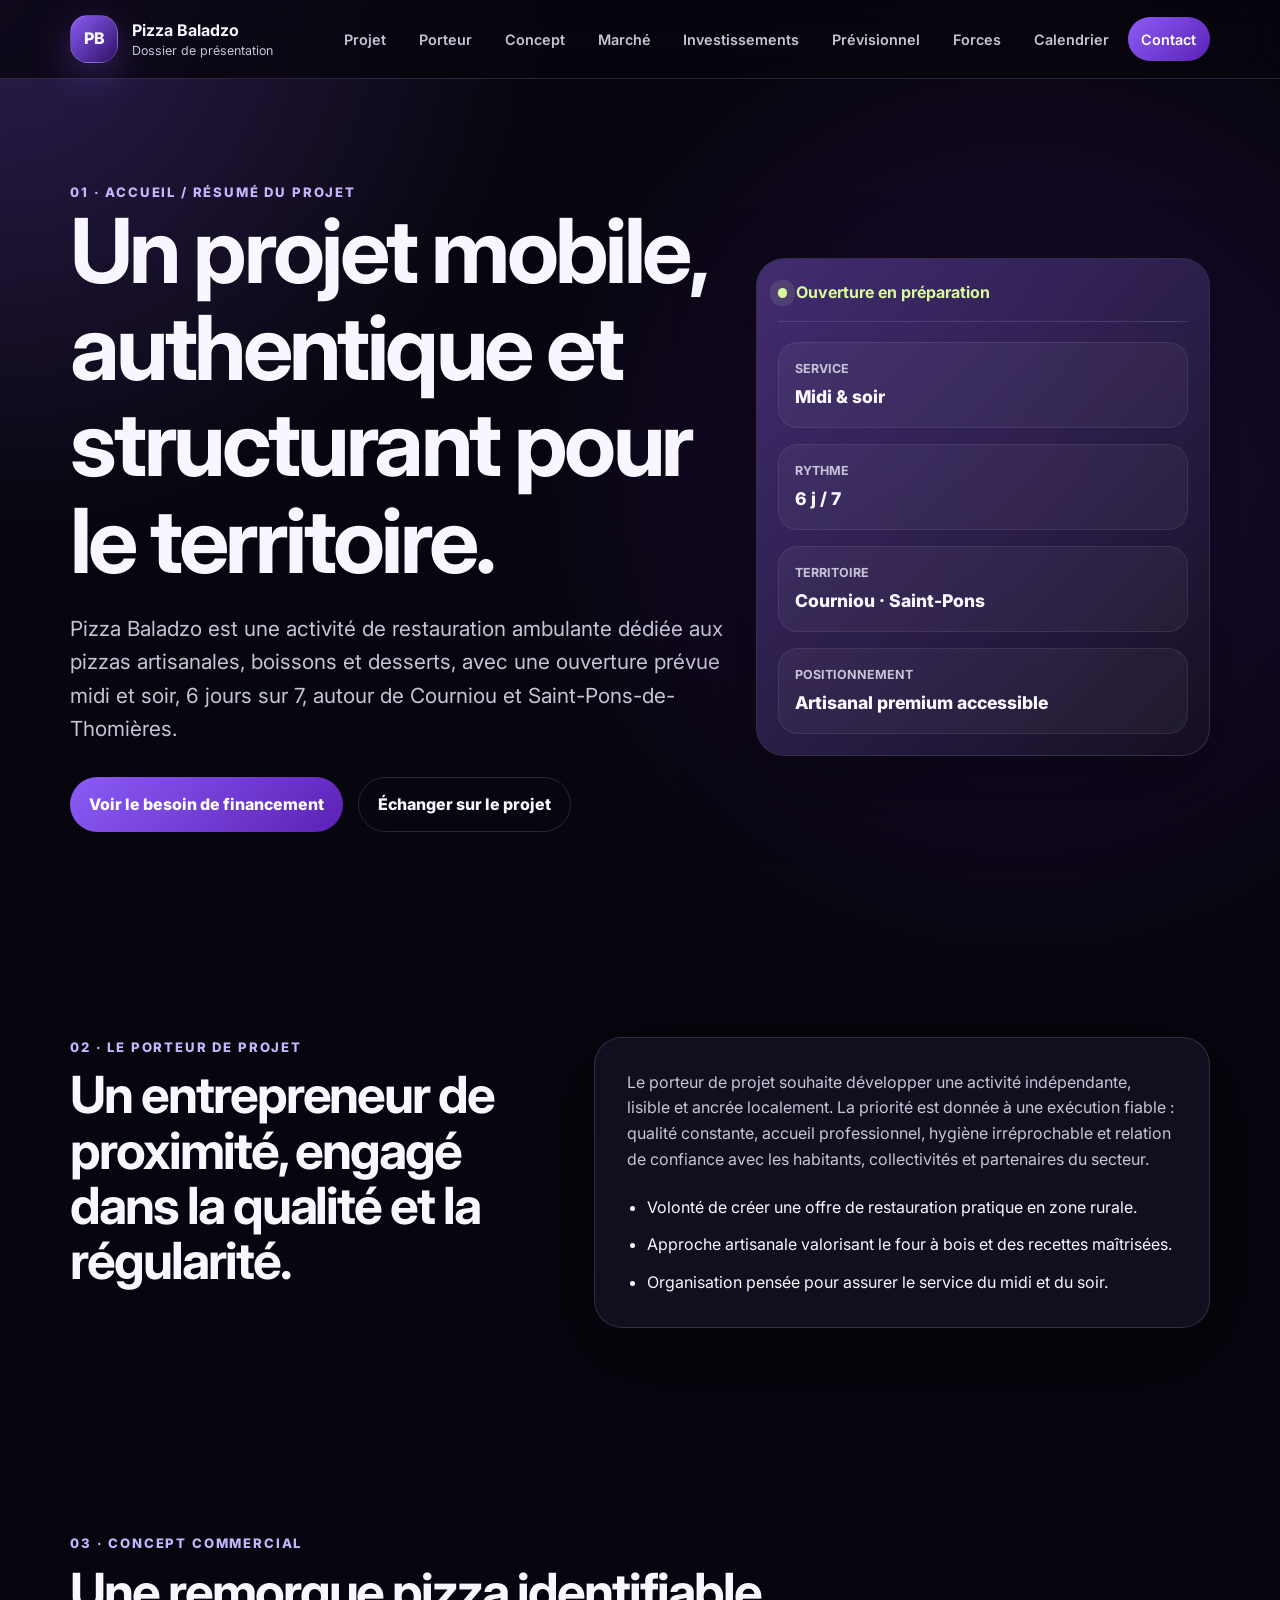
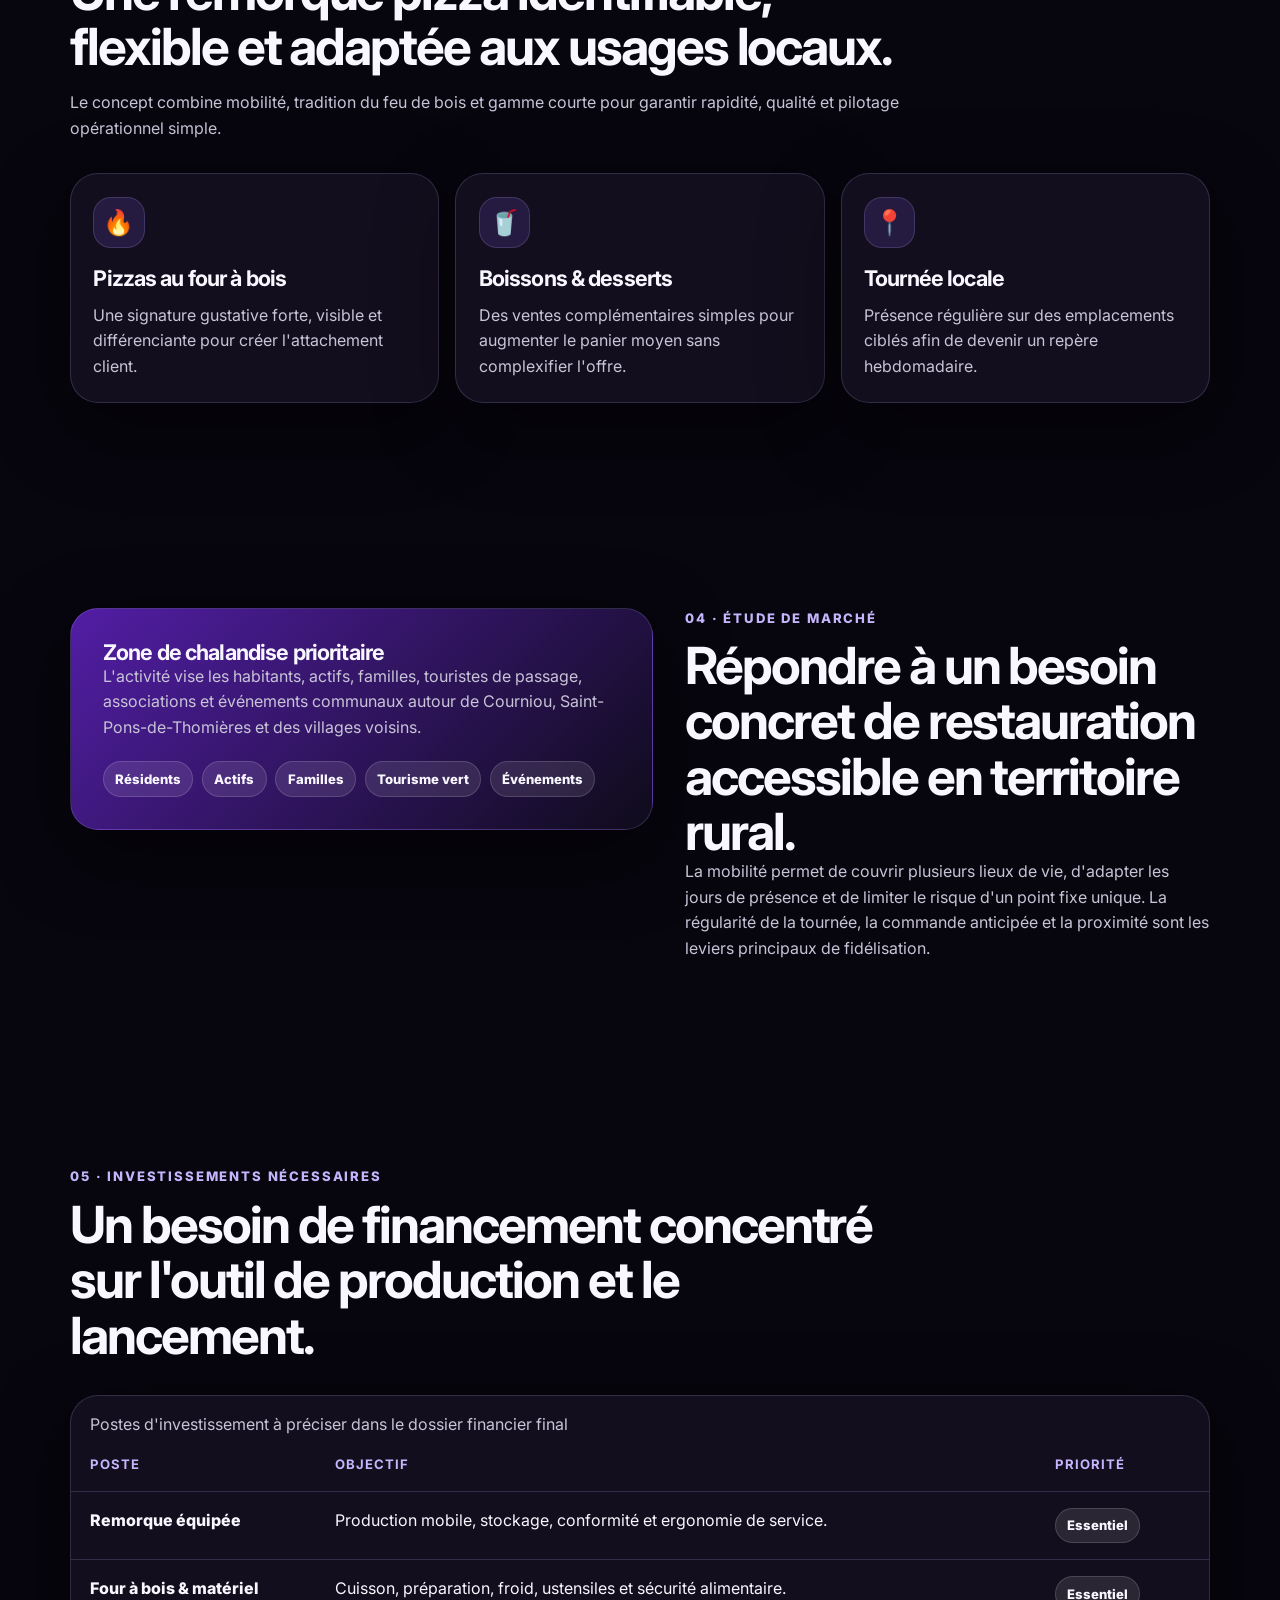
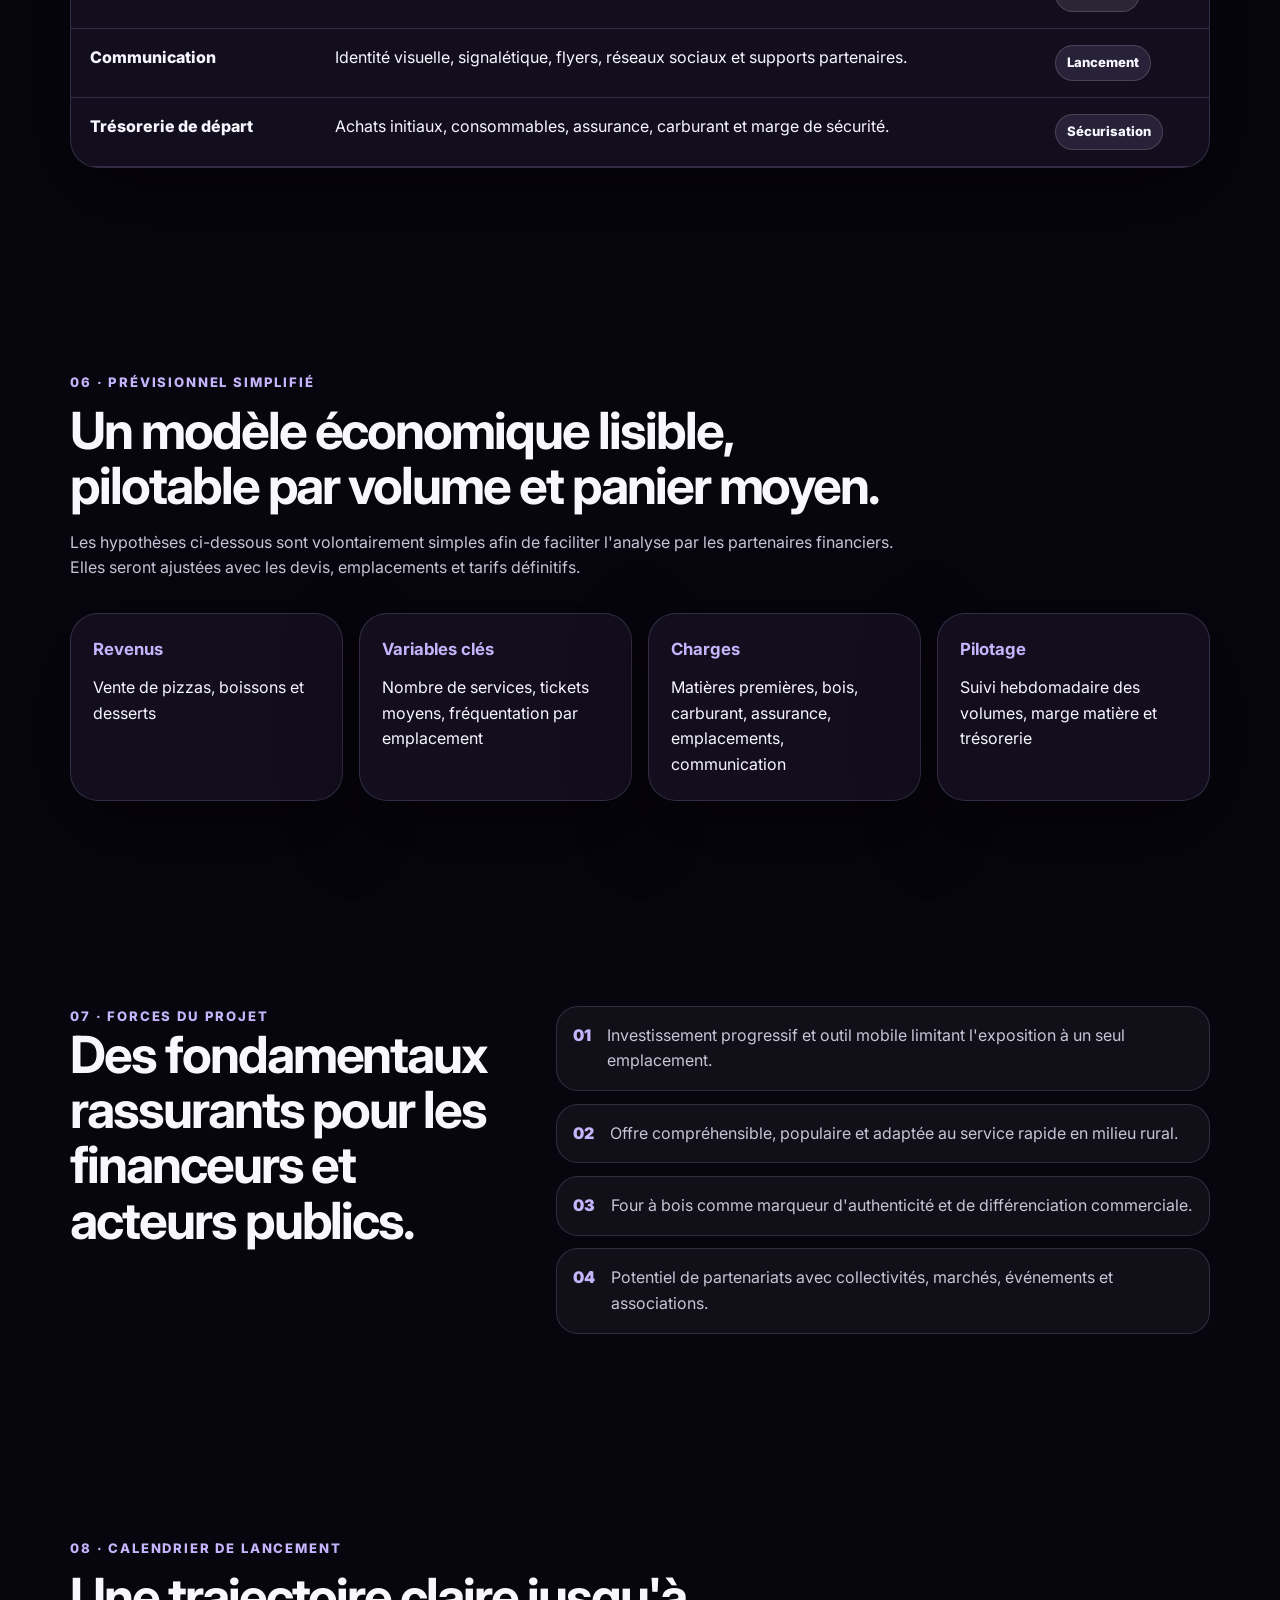
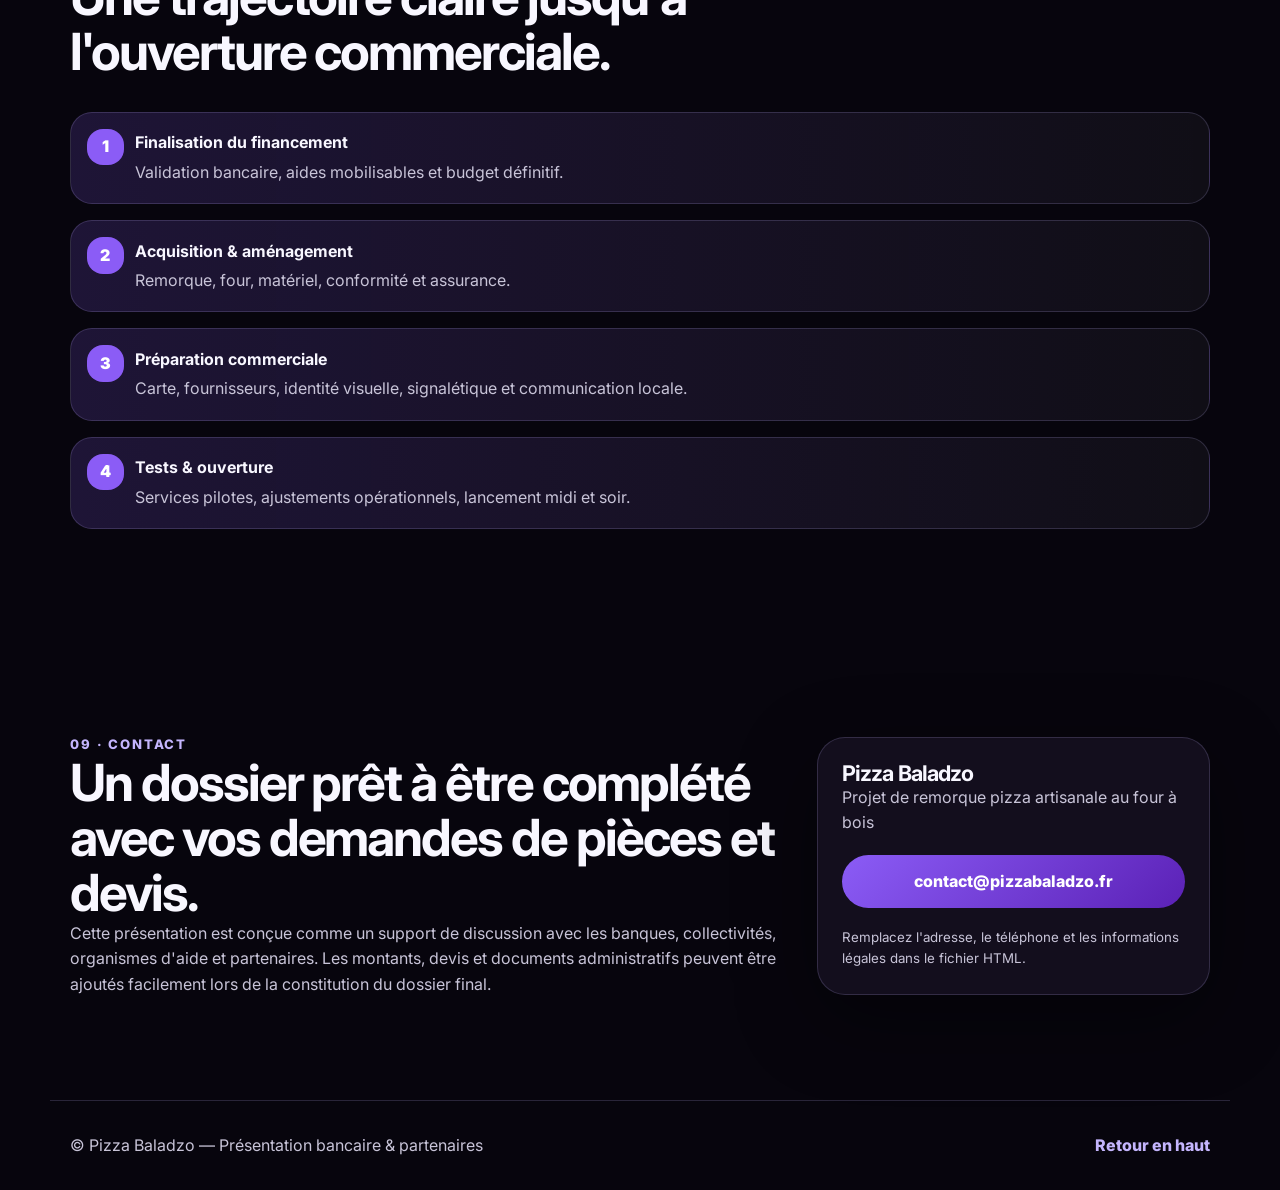
==== index.html @ 55fcd907 "Create Pizza Baladzo presentation site" ====
<!doctype html>
<html lang="fr">
  <head>
    <meta charset="utf-8" />
    <meta name="viewport" content="width=device-width, initial-scale=1" />
    <meta
      name="description"
      content="Dossier de présentation bancaire Pizza Baladzo : remorque pizza artisanale au four à bois autour de Courniou et Saint-Pons-de-Thomières."
    />
    <title>Pizza Baladzo — Présentation bancaire</title>
    <link rel="preconnect" href="https://fonts.googleapis.com" />
    <link rel="preconnect" href="https://fonts.gstatic.com" crossorigin />
    <link
      href="https://fonts.googleapis.com/css2?family=Inter:wght@400;500;600;700;800&display=swap"
      rel="stylesheet"
    />
    <link rel="stylesheet" href="styles.css" />
  </head>
  <body>
    <header class="site-header" id="top">
      <nav class="navbar" aria-label="Navigation principale">
        <a class="brand" href="#top" aria-label="Retour à l'accueil Pizza Baladzo">
          <span class="brand-mark">PB</span>
          <span>
            <strong>Pizza Baladzo</strong>
            <small>Dossier de présentation</small>
          </span>
        </a>
        <button class="nav-toggle" type="button" aria-expanded="false" aria-controls="main-menu">
          <span class="sr-only">Ouvrir le menu</span>
          <span></span><span></span><span></span>
        </button>
        <ul class="nav-links" id="main-menu">
          <li><a href="#projet">Projet</a></li>
          <li><a href="#porteur">Porteur</a></li>
          <li><a href="#concept">Concept</a></li>
          <li><a href="#marche">Marché</a></li>
          <li><a href="#investissements">Investissements</a></li>
          <li><a href="#previsionnel">Prévisionnel</a></li>
          <li><a href="#forces">Forces</a></li>
          <li><a href="#calendrier">Calendrier</a></li>
          <li><a class="nav-cta" href="#contact">Contact</a></li>
        </ul>
      </nav>
    </header>

    <main>
      <section class="hero page-section" id="projet" aria-labelledby="projet-title">
        <div class="hero-content">
          <p class="eyebrow">01 · Accueil / résumé du projet</p>
          <h1 id="projet-title">Un projet mobile, authentique et structurant pour le territoire.</h1>
          <p class="hero-lead">
            Pizza Baladzo est une activité de restauration ambulante dédiée aux pizzas artisanales,
            boissons et desserts, avec une ouverture prévue midi et soir, 6 jours sur 7, autour de
            Courniou et Saint-Pons-de-Thomières.
          </p>
          <div class="hero-actions">
            <a class="button button-primary" href="#investissements">Voir le besoin de financement</a>
            <a class="button button-secondary" href="#contact">Échanger sur le projet</a>
          </div>
        </div>
        <aside class="hero-card" aria-label="Chiffres clés du projet">
          <div class="hero-card-header">
            <span class="status-dot"></span>
            <span>Ouverture en préparation</span>
          </div>
          <dl class="key-metrics">
            <div>
              <dt>Service</dt>
              <dd>Midi & soir</dd>
            </div>
            <div>
              <dt>Rythme</dt>
              <dd>6 j / 7</dd>
            </div>
            <div>
              <dt>Territoire</dt>
              <dd>Courniou · Saint-Pons</dd>
            </div>
            <div>
              <dt>Positionnement</dt>
              <dd>Artisanal premium accessible</dd>
            </div>
          </dl>
        </aside>
      </section>

      <section class="page-section split" id="porteur" aria-labelledby="porteur-title">
        <div>
          <p class="section-label">02 · Le porteur de projet</p>
          <h2 id="porteur-title">Un entrepreneur de proximité, engagé dans la qualité et la régularité.</h2>
        </div>
        <div class="content-card">
          <p>
            Le porteur de projet souhaite développer une activité indépendante, lisible et ancrée
            localement. La priorité est donnée à une exécution fiable : qualité constante, accueil
            professionnel, hygiène irréprochable et relation de confiance avec les habitants,
            collectivités et partenaires du secteur.
          </p>
          <ul class="check-list">
            <li>Volonté de créer une offre de restauration pratique en zone rurale.</li>
            <li>Approche artisanale valorisant le four à bois et des recettes maîtrisées.</li>
            <li>Organisation pensée pour assurer le service du midi et du soir.</li>
          </ul>
        </div>
      </section>

      <section class="page-section" id="concept" aria-labelledby="concept-title">
        <div class="section-heading">
          <p class="section-label">03 · Concept commercial</p>
          <h2 id="concept-title">Une remorque pizza identifiable, flexible et adaptée aux usages locaux.</h2>
          <p>
            Le concept combine mobilité, tradition du feu de bois et gamme courte pour garantir
            rapidité, qualité et pilotage opérationnel simple.
          </p>
        </div>
        <div class="feature-grid">
          <article class="feature-card">
            <span class="feature-icon">🔥</span>
            <h3>Pizzas au four à bois</h3>
            <p>Une signature gustative forte, visible et différenciante pour créer l'attachement client.</p>
          </article>
          <article class="feature-card">
            <span class="feature-icon">🥤</span>
            <h3>Boissons & desserts</h3>
            <p>Des ventes complémentaires simples pour augmenter le panier moyen sans complexifier l'offre.</p>
          </article>
          <article class="feature-card">
            <span class="feature-icon">📍</span>
            <h3>Tournée locale</h3>
            <p>Présence régulière sur des emplacements ciblés afin de devenir un repère hebdomadaire.</p>
          </article>
        </div>
      </section>

      <section class="page-section split reverse" id="marche" aria-labelledby="marche-title">
        <div class="content-card accent-card">
          <h3>Zone de chalandise prioritaire</h3>
          <p>
            L'activité vise les habitants, actifs, familles, touristes de passage, associations et
            événements communaux autour de Courniou, Saint-Pons-de-Thomières et des villages voisins.
          </p>
          <div class="zone-tags" aria-label="Segments de clientèle">
            <span>Résidents</span>
            <span>Actifs</span>
            <span>Familles</span>
            <span>Tourisme vert</span>
            <span>Événements</span>
          </div>
        </div>
        <div>
          <p class="section-label">04 · Étude de marché</p>
          <h2 id="marche-title">Répondre à un besoin concret de restauration accessible en territoire rural.</h2>
          <p>
            La mobilité permet de couvrir plusieurs lieux de vie, d'adapter les jours de présence et
            de limiter le risque d'un point fixe unique. La régularité de la tournée, la commande
            anticipée et la proximité sont les leviers principaux de fidélisation.
          </p>
        </div>
      </section>

      <section class="page-section" id="investissements" aria-labelledby="investissements-title">
        <div class="section-heading">
          <p class="section-label">05 · Investissements nécessaires</p>
          <h2 id="investissements-title">Un besoin de financement concentré sur l'outil de production et le lancement.</h2>
        </div>
        <div class="table-card">
          <table>
            <caption>Postes d'investissement à préciser dans le dossier financier final</caption>
            <thead>
              <tr>
                <th scope="col">Poste</th>
                <th scope="col">Objectif</th>
                <th scope="col">Priorité</th>
              </tr>
            </thead>
            <tbody>
              <tr>
                <td>Remorque équipée</td>
                <td>Production mobile, stockage, conformité et ergonomie de service.</td>
                <td><span class="pill">Essentiel</span></td>
              </tr>
              <tr>
                <td>Four à bois & matériel</td>
                <td>Cuisson, préparation, froid, ustensiles et sécurité alimentaire.</td>
                <td><span class="pill">Essentiel</span></td>
              </tr>
              <tr>
                <td>Communication</td>
                <td>Identité visuelle, signalétique, flyers, réseaux sociaux et supports partenaires.</td>
                <td><span class="pill pill-soft">Lancement</span></td>
              </tr>
              <tr>
                <td>Trésorerie de départ</td>
                <td>Achats initiaux, consommables, assurance, carburant et marge de sécurité.</td>
                <td><span class="pill pill-soft">Sécurisation</span></td>
              </tr>
            </tbody>
          </table>
        </div>
      </section>

      <section class="page-section" id="previsionnel" aria-labelledby="previsionnel-title">
        <div class="section-heading">
          <p class="section-label">06 · Prévisionnel simplifié</p>
          <h2 id="previsionnel-title">Un modèle économique lisible, pilotable par volume et panier moyen.</h2>
          <p>
            Les hypothèses ci-dessous sont volontairement simples afin de faciliter l'analyse par les
            partenaires financiers. Elles seront ajustées avec les devis, emplacements et tarifs définitifs.
          </p>
        </div>
        <div class="forecast-grid">
          <article>
            <strong>Revenus</strong>
            <span>Vente de pizzas, boissons et desserts</span>
          </article>
          <article>
            <strong>Variables clés</strong>
            <span>Nombre de services, tickets moyens, fréquentation par emplacement</span>
          </article>
          <article>
            <strong>Charges</strong>
            <span>Matières premières, bois, carburant, assurance, emplacements, communication</span>
          </article>
          <article>
            <strong>Pilotage</strong>
            <span>Suivi hebdomadaire des volumes, marge matière et trésorerie</span>
          </article>
        </div>
      </section>

      <section class="page-section strengths" id="forces" aria-labelledby="forces-title">
        <div>
          <p class="section-label">07 · Forces du projet</p>
          <h2 id="forces-title">Des fondamentaux rassurants pour les financeurs et acteurs publics.</h2>
        </div>
        <div class="strength-list">
          <div><span>01</span><p>Investissement progressif et outil mobile limitant l'exposition à un seul emplacement.</p></div>
          <div><span>02</span><p>Offre compréhensible, populaire et adaptée au service rapide en milieu rural.</p></div>
          <div><span>03</span><p>Four à bois comme marqueur d'authenticité et de différenciation commerciale.</p></div>
          <div><span>04</span><p>Potentiel de partenariats avec collectivités, marchés, événements et associations.</p></div>
        </div>
      </section>

      <section class="page-section" id="calendrier" aria-labelledby="calendrier-title">
        <div class="section-heading">
          <p class="section-label">08 · Calendrier de lancement</p>
          <h2 id="calendrier-title">Une trajectoire claire jusqu'à l'ouverture commerciale.</h2>
        </div>
        <ol class="timeline">
          <li><strong>Finalisation du financement</strong><span>Validation bancaire, aides mobilisables et budget définitif.</span></li>
          <li><strong>Acquisition & aménagement</strong><span>Remorque, four, matériel, conformité et assurance.</span></li>
          <li><strong>Préparation commerciale</strong><span>Carte, fournisseurs, identité visuelle, signalétique et communication locale.</span></li>
          <li><strong>Tests & ouverture</strong><span>Services pilotes, ajustements opérationnels, lancement midi et soir.</span></li>
        </ol>
      </section>

      <section class="page-section contact-section" id="contact" aria-labelledby="contact-title">
        <div>
          <p class="section-label">09 · Contact</p>
          <h2 id="contact-title">Un dossier prêt à être complété avec vos demandes de pièces et devis.</h2>
          <p>
            Cette présentation est conçue comme un support de discussion avec les banques,
            collectivités, organismes d'aide et partenaires. Les montants, devis et documents
            administratifs peuvent être ajoutés facilement lors de la constitution du dossier final.
          </p>
        </div>
        <div class="contact-card">
          <h3>Pizza Baladzo</h3>
          <p>Projet de remorque pizza artisanale au four à bois</p>
          <a class="button button-primary" href="mailto:contact@pizzabaladzo.fr">contact@pizzabaladzo.fr</a>
          <small>Remplacez l'adresse, le téléphone et les informations légales dans le fichier HTML.</small>
        </div>
      </section>
    </main>

    <footer class="site-footer">
      <p>© Pizza Baladzo — Présentation bancaire & partenaires</p>
      <a href="#top">Retour en haut</a>
    </footer>

    <script src="script.js"></script>
  </body>
</html>
---- styles.css ----
:root {
  --bg: #07050d;
  --bg-soft: #11101a;
  --bg-card: rgba(22, 18, 34, 0.82);
  --violet: #8b5cf6;
  --violet-deep: #5b21b6;
  --violet-soft: #c4b5fd;
  --text: #f8f7ff;
  --muted: #c8c4d8;
  --line: rgba(196, 181, 253, 0.18);
  --success: #d9f99d;
  --shadow: 0 24px 80px rgba(0, 0, 0, 0.42);
  --radius: 28px;
}

* {
  box-sizing: border-box;
}

html {
  scroll-behavior: smooth;
}

body {
  margin: 0;
  background:
    radial-gradient(circle at top left, rgba(139, 92, 246, 0.28), transparent 34rem),
    radial-gradient(circle at 80% 8%, rgba(91, 33, 182, 0.28), transparent 32rem),
    var(--bg);
  color: var(--text);
  font-family: Inter, system-ui, -apple-system, BlinkMacSystemFont, "Segoe UI", sans-serif;
  line-height: 1.6;
}

body.menu-open {
  overflow: hidden;
}

a {
  color: inherit;
  text-decoration: none;
}

p {
  color: var(--muted);
  margin: 0;
}

h1,
h2,
h3 {
  margin: 0;
  line-height: 1.08;
  letter-spacing: -0.04em;
}

h1 {
  font-size: clamp(2.6rem, 7vw, 5.9rem);
}

h2 {
  font-size: clamp(2rem, 4vw, 3.6rem);
}

h3 {
  font-size: 1.35rem;
}

.site-header {
  position: sticky;
  top: 0;
  z-index: 20;
  border-bottom: 1px solid var(--line);
  background: rgba(7, 5, 13, 0.76);
  backdrop-filter: blur(18px);
}

.navbar {
  align-items: center;
  display: flex;
  gap: 1rem;
  justify-content: space-between;
  margin: 0 auto;
  max-width: 1180px;
  padding: 0.95rem 1.25rem;
}

.brand {
  align-items: center;
  display: inline-flex;
  gap: 0.85rem;
}

.brand-mark {
  align-items: center;
  background: linear-gradient(135deg, var(--violet), #2e1065);
  border: 1px solid rgba(255, 255, 255, 0.16);
  border-radius: 18px;
  box-shadow: 0 12px 38px rgba(139, 92, 246, 0.32);
  display: grid;
  font-weight: 800;
  height: 3rem;
  place-items: center;
  width: 3rem;
}

.brand strong,
.brand small {
  display: block;
}

.brand small {
  color: var(--muted);
  font-size: 0.78rem;
  margin-top: -0.15rem;
}

.nav-links {
  align-items: center;
  display: flex;
  gap: 0.35rem;
  list-style: none;
  margin: 0;
  padding: 0;
}

.nav-links a {
  border-radius: 999px;
  color: var(--muted);
  display: inline-flex;
  font-size: 0.9rem;
  font-weight: 600;
  padding: 0.65rem 0.85rem;
}

.nav-links a:hover,
.nav-links a:focus-visible {
  background: rgba(139, 92, 246, 0.14);
  color: var(--text);
  outline: none;
}

.nav-links .nav-cta,
.button-primary {
  background: linear-gradient(135deg, var(--violet), var(--violet-deep));
  color: white;
}

.nav-toggle {
  background: rgba(255, 255, 255, 0.08);
  border: 1px solid var(--line);
  border-radius: 14px;
  display: none;
  height: 2.8rem;
  padding: 0.65rem;
  width: 2.8rem;
}

.nav-toggle span:not(.sr-only) {
  background: var(--text);
  border-radius: 999px;
  display: block;
  height: 2px;
  margin: 5px 0;
}

.sr-only {
  height: 1px;
  margin: -1px;
  overflow: hidden;
  position: absolute;
  width: 1px;
}

.page-section {
  margin: 0 auto;
  max-width: 1180px;
  padding: clamp(4rem, 8vw, 7rem) 1.25rem;
}

.hero {
  align-items: center;
  display: grid;
  gap: 2rem;
  grid-template-columns: minmax(0, 1.18fr) minmax(320px, 0.82fr);
  min-height: calc(100vh - 82px);
}

.eyebrow,
.section-label {
  color: var(--violet-soft);
  font-size: 0.82rem;
  font-weight: 800;
  letter-spacing: 0.14em;
  text-transform: uppercase;
}

.hero-lead {
  font-size: clamp(1.05rem, 2vw, 1.3rem);
  margin-top: 1.4rem;
  max-width: 750px;
}

.hero-actions {
  display: flex;
  flex-wrap: wrap;
  gap: 0.9rem;
  margin-top: 2rem;
}

.button {
  align-items: center;
  border-radius: 999px;
  display: inline-flex;
  font-weight: 800;
  justify-content: center;
  min-height: 3.15rem;
  padding: 0.85rem 1.2rem;
}

.button-secondary {
  border: 1px solid var(--line);
  color: var(--text);
}

.hero-card,
.content-card,
.feature-card,
.table-card,
.forecast-grid article,
.contact-card {
  background: var(--bg-card);
  border: 1px solid var(--line);
  border-radius: var(--radius);
  box-shadow: var(--shadow);
}

.hero-card {
  overflow: hidden;
  padding: 1.3rem;
  position: relative;
}

.hero-card::before {
  background: linear-gradient(135deg, rgba(139, 92, 246, 0.38), transparent);
  content: "";
  inset: 0;
  pointer-events: none;
  position: absolute;
}

.hero-card-header,
.key-metrics {
  position: relative;
}

.hero-card-header {
  align-items: center;
  border-bottom: 1px solid var(--line);
  color: var(--success);
  display: flex;
  font-weight: 700;
  gap: 0.55rem;
  padding-bottom: 1rem;
}

.status-dot {
  background: var(--success);
  border-radius: 50%;
  box-shadow: 0 0 0 8px rgba(217, 249, 157, 0.11);
  height: 0.62rem;
  width: 0.62rem;
}

.key-metrics {
  display: grid;
  gap: 1rem;
  margin: 1.2rem 0 0;
}

.key-metrics div {
  background: rgba(255, 255, 255, 0.045);
  border: 1px solid rgba(255, 255, 255, 0.08);
  border-radius: 20px;
  padding: 1rem;
}

.key-metrics dt {
  color: var(--muted);
  font-size: 0.78rem;
  font-weight: 700;
  text-transform: uppercase;
}

.key-metrics dd {
  font-size: 1.1rem;
  font-weight: 800;
  margin: 0.25rem 0 0;
}

.split {
  align-items: start;
  display: grid;
  gap: 2rem;
  grid-template-columns: minmax(0, 0.8fr) minmax(0, 1fr);
}

.split.reverse {
  grid-template-columns: minmax(0, 1fr) minmax(0, 0.9fr);
}

.content-card {
  padding: clamp(1.3rem, 3vw, 2rem);
}

.check-list {
  color: var(--text);
  display: grid;
  gap: 0.75rem;
  margin: 1.4rem 0 0;
  padding-left: 1.2rem;
}

.section-heading {
  margin-bottom: 2rem;
  max-width: 840px;
}

.section-heading h2,
.split h2 {
  margin-top: 0.6rem;
}

.section-heading p:last-child {
  margin-top: 1rem;
}

.feature-grid,
.forecast-grid {
  display: grid;
  gap: 1rem;
  grid-template-columns: repeat(3, minmax(0, 1fr));
}

.feature-card,
.forecast-grid article {
  padding: 1.4rem;
}

.feature-icon {
  align-items: center;
  background: rgba(139, 92, 246, 0.16);
  border: 1px solid var(--line);
  border-radius: 18px;
  display: grid;
  font-size: 1.55rem;
  height: 3.2rem;
  margin-bottom: 1.2rem;
  place-items: center;
  width: 3.2rem;
}

.feature-card p,
.forecast-grid span {
  display: block;
  margin-top: 0.75rem;
}

.accent-card {
  background: linear-gradient(135deg, rgba(91, 33, 182, 0.9), rgba(16, 12, 28, 0.92));
}

.zone-tags {
  display: flex;
  flex-wrap: wrap;
  gap: 0.55rem;
  margin-top: 1.3rem;
}

.zone-tags span,
.pill {
  background: rgba(255, 255, 255, 0.1);
  border: 1px solid rgba(255, 255, 255, 0.15);
  border-radius: 999px;
  color: var(--text);
  display: inline-flex;
  font-size: 0.82rem;
  font-weight: 800;
  padding: 0.4rem 0.7rem;
}

.table-card {
  overflow-x: auto;
}

table {
  border-collapse: collapse;
  min-width: 760px;
  width: 100%;
}

caption {
  color: var(--muted);
  padding: 1rem 1.2rem 0;
  text-align: left;
}

th,
td {
  border-bottom: 1px solid var(--line);
  padding: 1rem 1.2rem;
  text-align: left;
  vertical-align: top;
}

th {
  color: var(--violet-soft);
  font-size: 0.82rem;
  letter-spacing: 0.08em;
  text-transform: uppercase;
}

td:first-child {
  color: var(--text);
  font-weight: 800;
}

.pill-soft {
  background: rgba(196, 181, 253, 0.12);
}

.forecast-grid {
  grid-template-columns: repeat(4, minmax(0, 1fr));
}

.forecast-grid strong {
  color: var(--violet-soft);
  display: block;
  font-size: 1.05rem;
}

.strengths {
  display: grid;
  gap: 2rem;
  grid-template-columns: minmax(0, 0.82fr) minmax(0, 1.18fr);
}

.strength-list {
  display: grid;
  gap: 0.8rem;
}

.strength-list div {
  align-items: flex-start;
  background: rgba(255, 255, 255, 0.045);
  border: 1px solid var(--line);
  border-radius: 22px;
  display: grid;
  gap: 1rem;
  grid-template-columns: auto 1fr;
  padding: 1rem;
}

.strength-list span {
  color: var(--violet-soft);
  font-weight: 900;
}

.timeline {
  counter-reset: step;
  display: grid;
  gap: 1rem;
  list-style: none;
  margin: 0;
  padding: 0;
}

.timeline li {
  background: linear-gradient(90deg, rgba(139, 92, 246, 0.18), rgba(255, 255, 255, 0.04));
  border: 1px solid var(--line);
  border-radius: 22px;
  padding: 1.1rem 1.2rem 1.1rem 4rem;
  position: relative;
}

.timeline li::before {
  align-items: center;
  background: var(--violet);
  border-radius: 16px;
  color: white;
  content: counter(step);
  counter-increment: step;
  display: grid;
  font-weight: 900;
  height: 2.3rem;
  left: 1rem;
  place-items: center;
  position: absolute;
  top: 1rem;
  width: 2.3rem;
}

.timeline strong,
.timeline span {
  display: block;
}

.timeline span {
  color: var(--muted);
  margin-top: 0.25rem;
}

.contact-section {
  align-items: center;
  display: grid;
  gap: 2rem;
  grid-template-columns: minmax(0, 1fr) minmax(300px, 0.55fr);
}

.contact-card {
  padding: 1.5rem;
}

.contact-card .button {
  margin: 1.2rem 0;
  width: 100%;
}

.contact-card small {
  color: var(--muted);
  display: block;
}

.site-footer {
  align-items: center;
  border-top: 1px solid var(--line);
  color: var(--muted);
  display: flex;
  justify-content: space-between;
  margin: 0 auto;
  max-width: 1180px;
  padding: 2rem 1.25rem;
}

.site-footer a {
  color: var(--violet-soft);
  font-weight: 800;
}

@media (max-width: 980px) {
  .nav-toggle {
    display: block;
  }

  .nav-links {
    background: rgba(7, 5, 13, 0.96);
    border-bottom: 1px solid var(--line);
    display: none;
    flex-direction: column;
    inset: 72px 0 auto;
    padding: 1rem 1.25rem 1.5rem;
    position: fixed;
  }

  .nav-links.is-open {
    display: flex;
  }

  .nav-links li,
  .nav-links a {
    width: 100%;
  }

  .hero,
  .split,
  .split.reverse,
  .strengths,
  .contact-section {
    grid-template-columns: 1fr;
  }

  .feature-grid,
  .forecast-grid {
    grid-template-columns: repeat(2, minmax(0, 1fr));
  }
}

@media (max-width: 640px) {
  .navbar {
    padding-inline: 1rem;
  }

  .brand small {
    display: none;
  }

  .page-section {
    padding-inline: 1rem;
  }

  .hero {
    min-height: auto;
    padding-top: 3rem;
  }

  .hero-actions .button,
  .feature-grid,
  .forecast-grid {
    width: 100%;
  }

  .feature-grid,
  .forecast-grid {
    grid-template-columns: 1fr;
  }

  .site-footer {
    align-items: flex-start;
    flex-direction: column;
    gap: 1rem;
  }
}
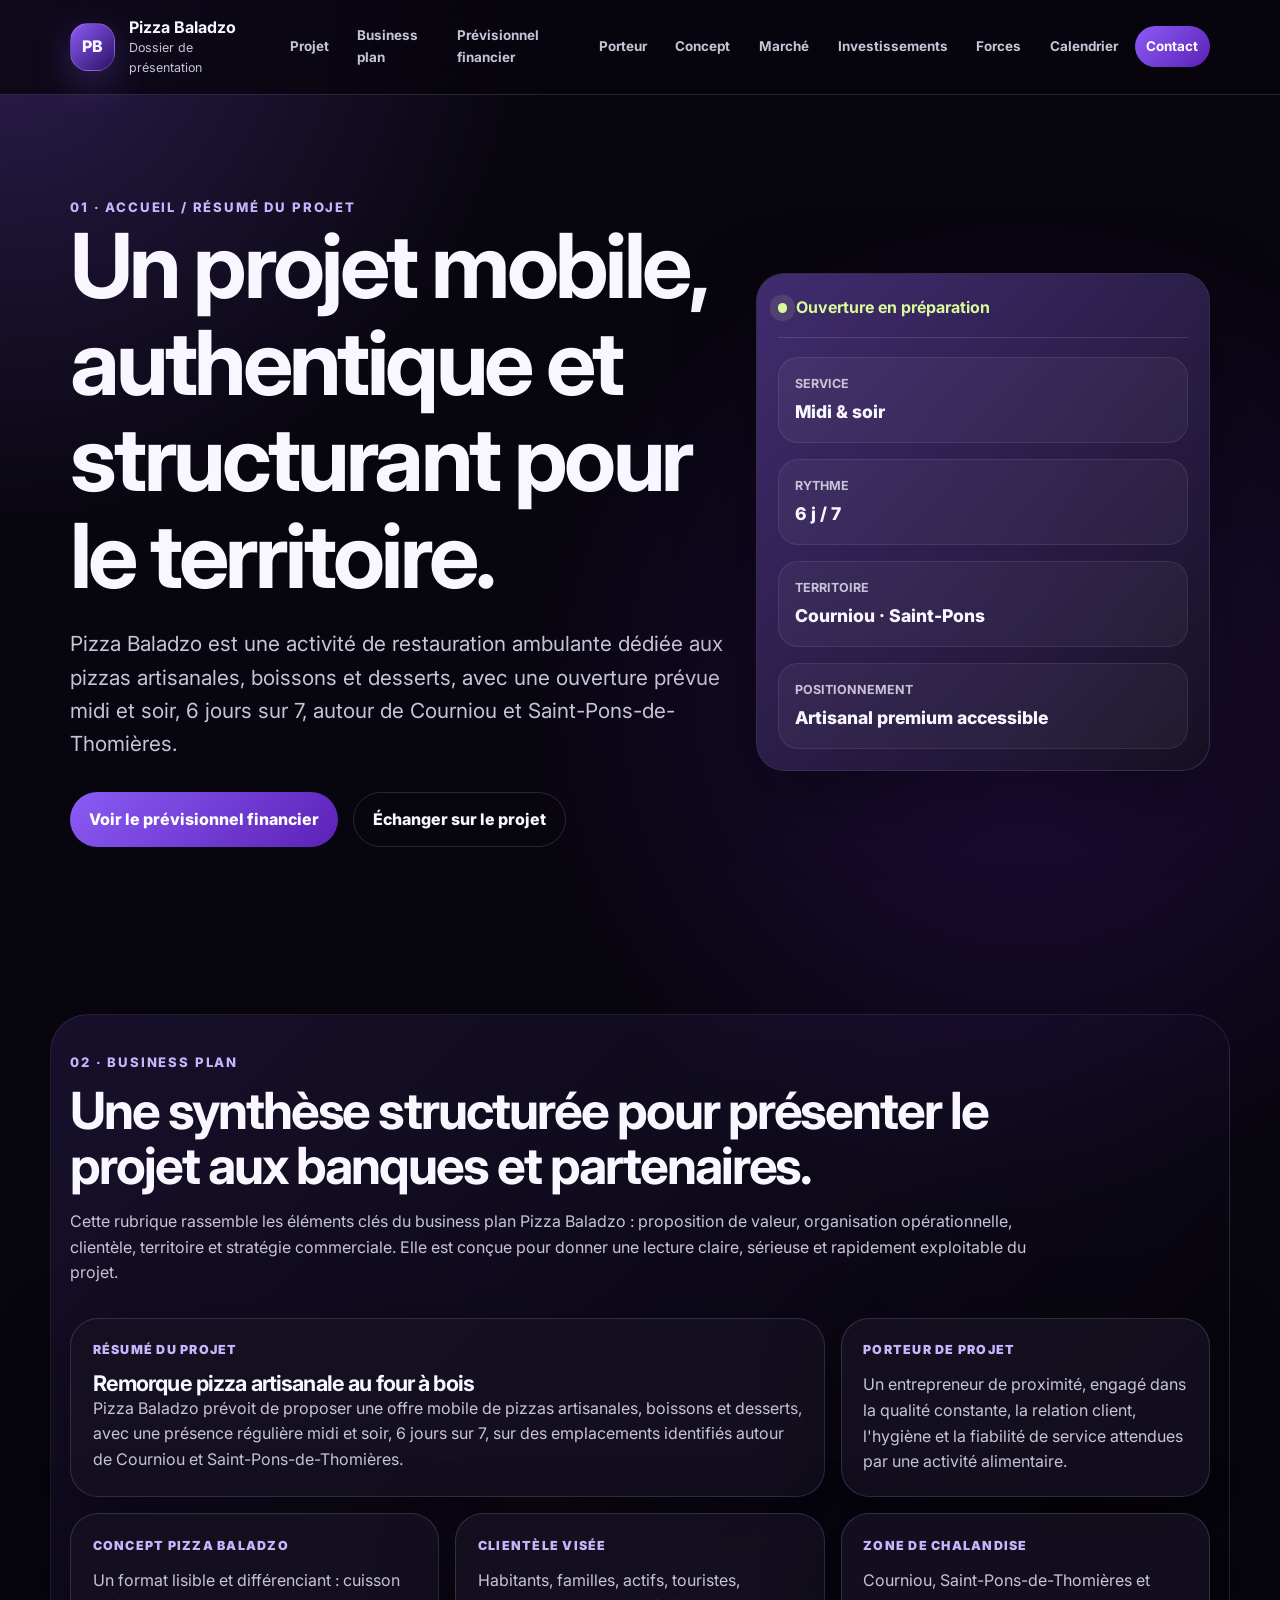
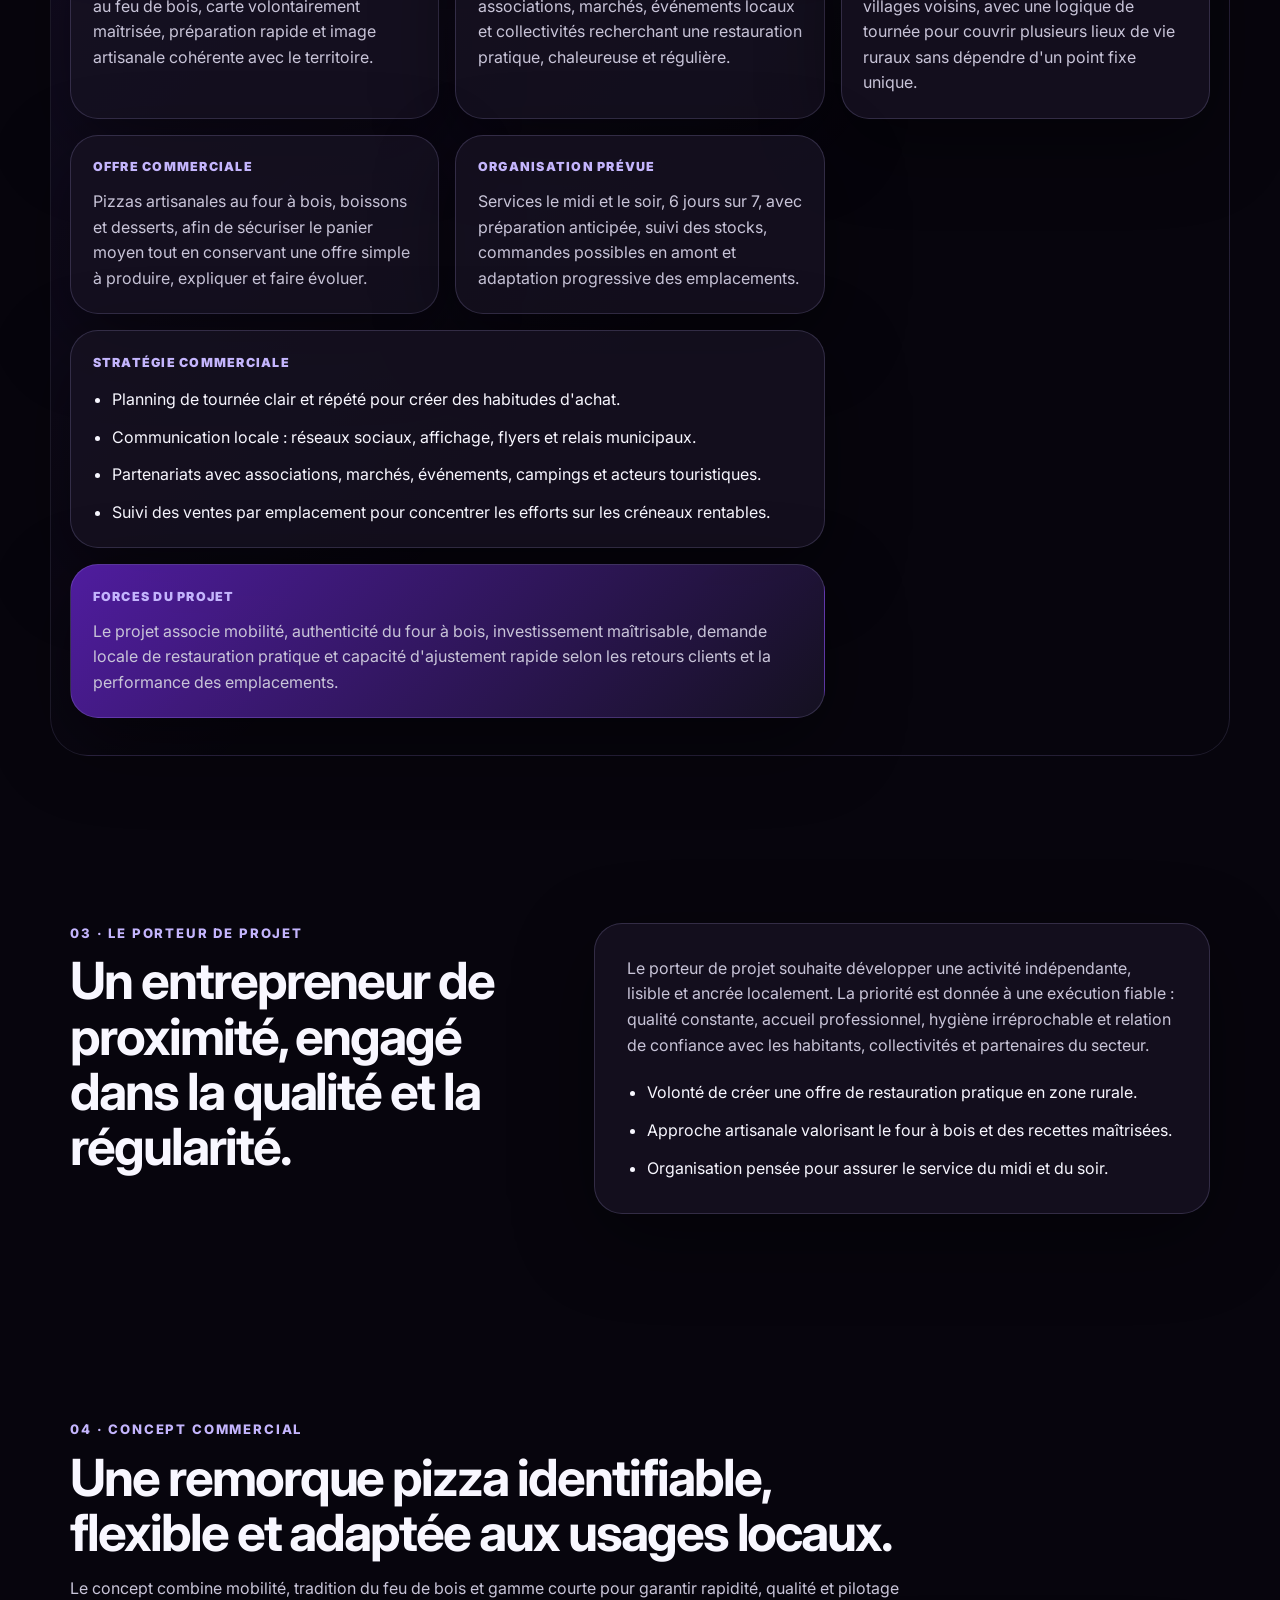
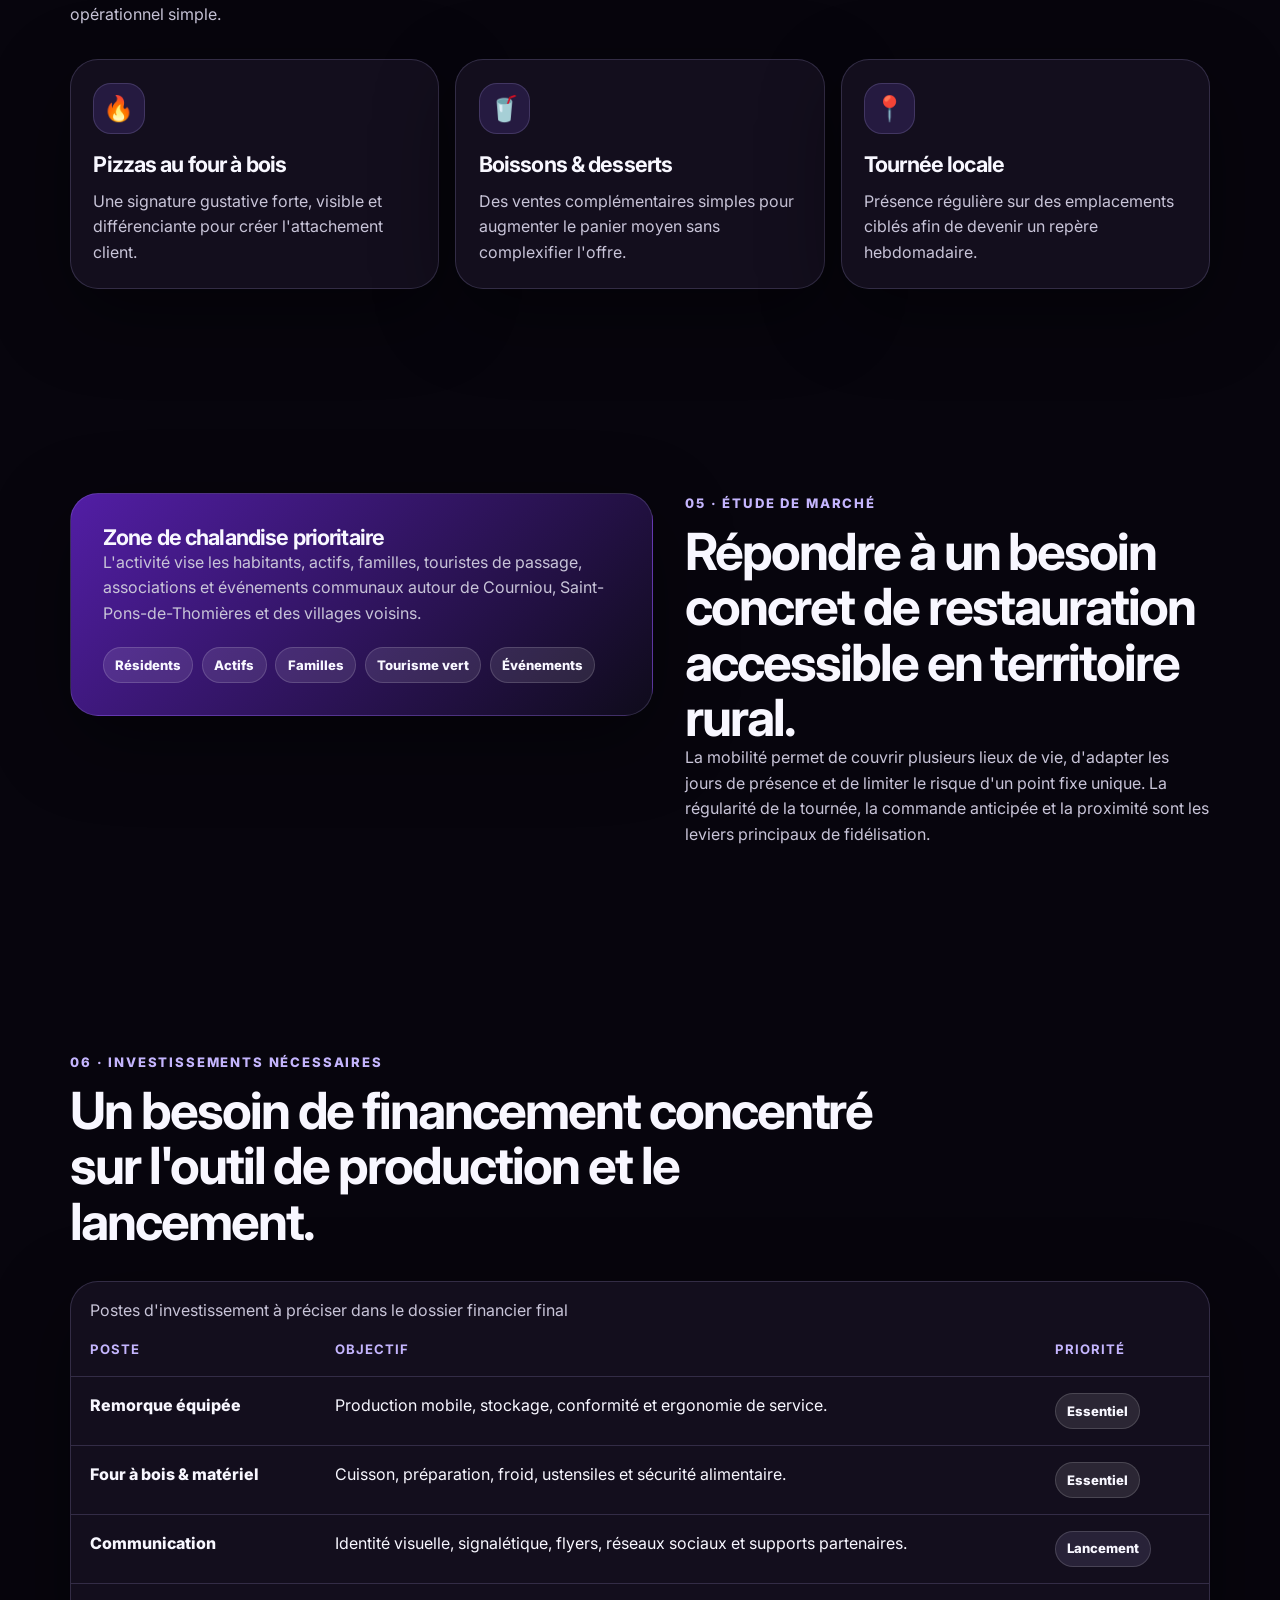
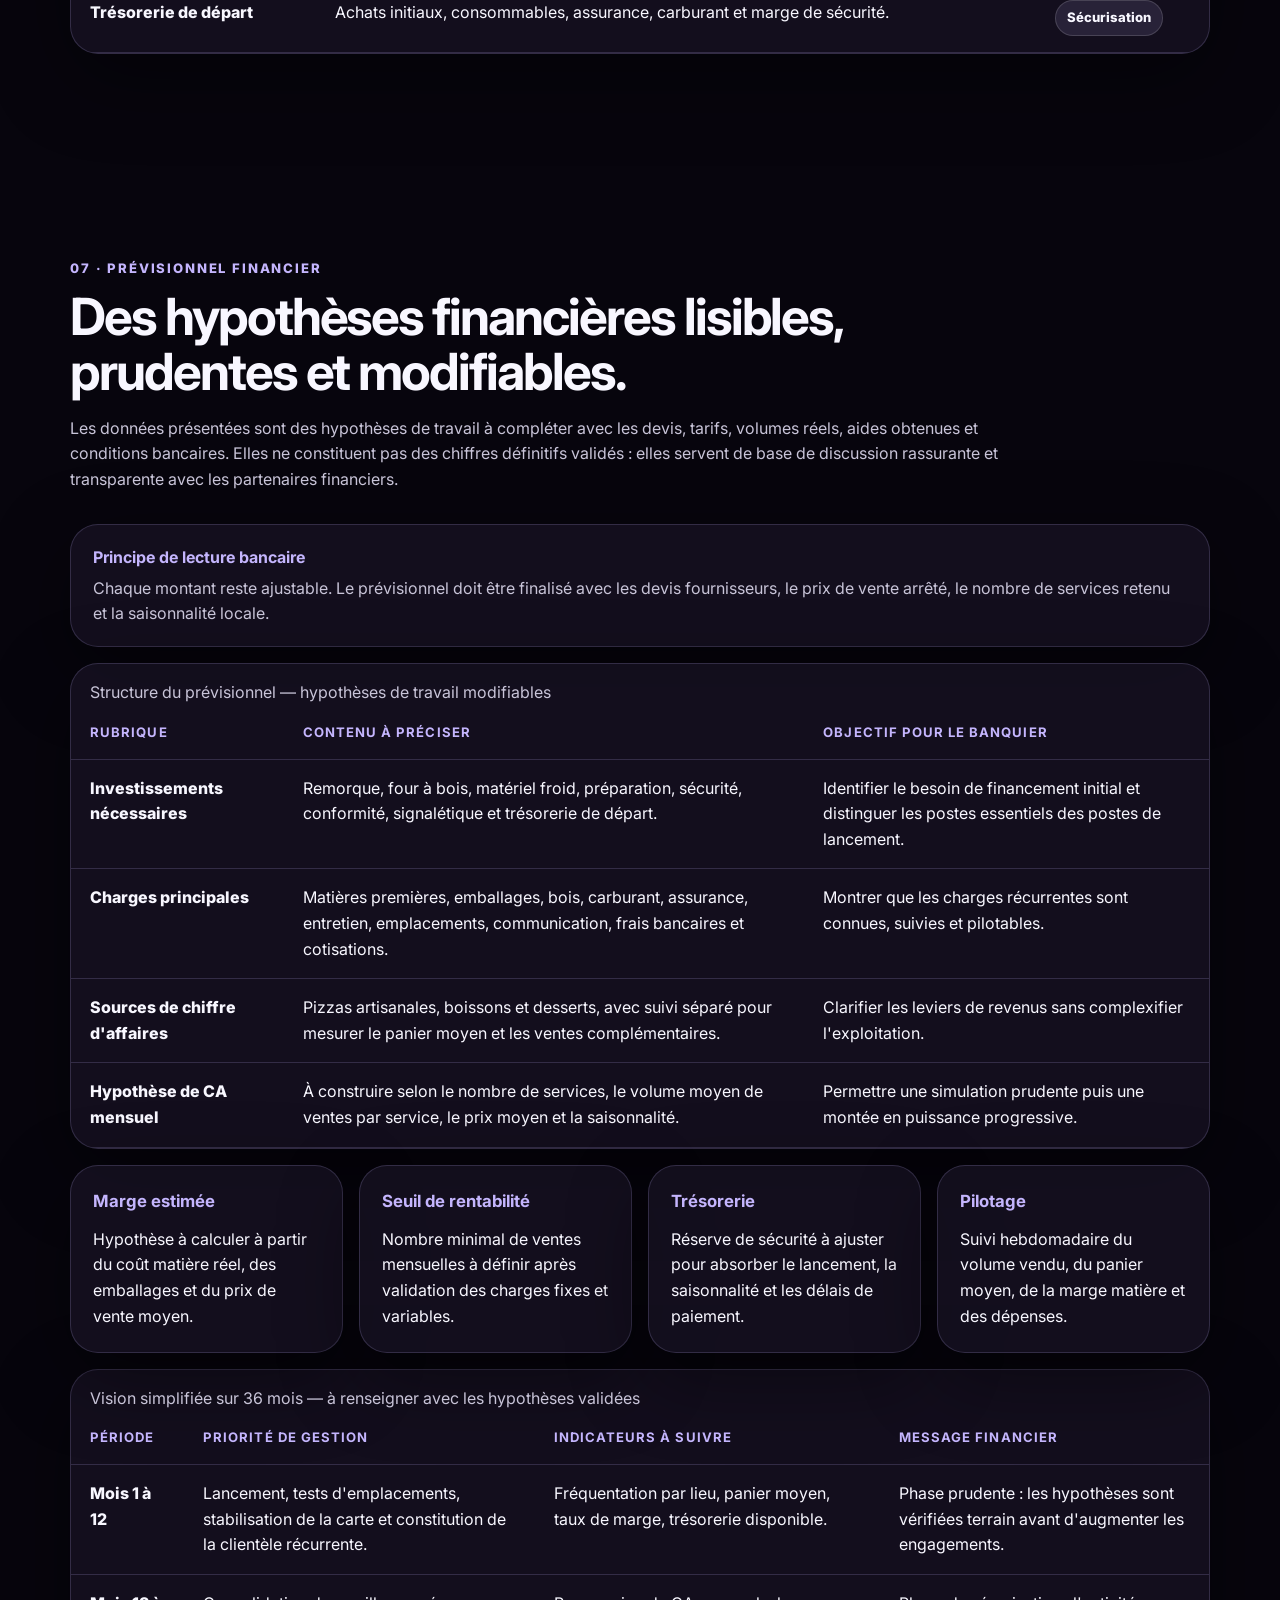
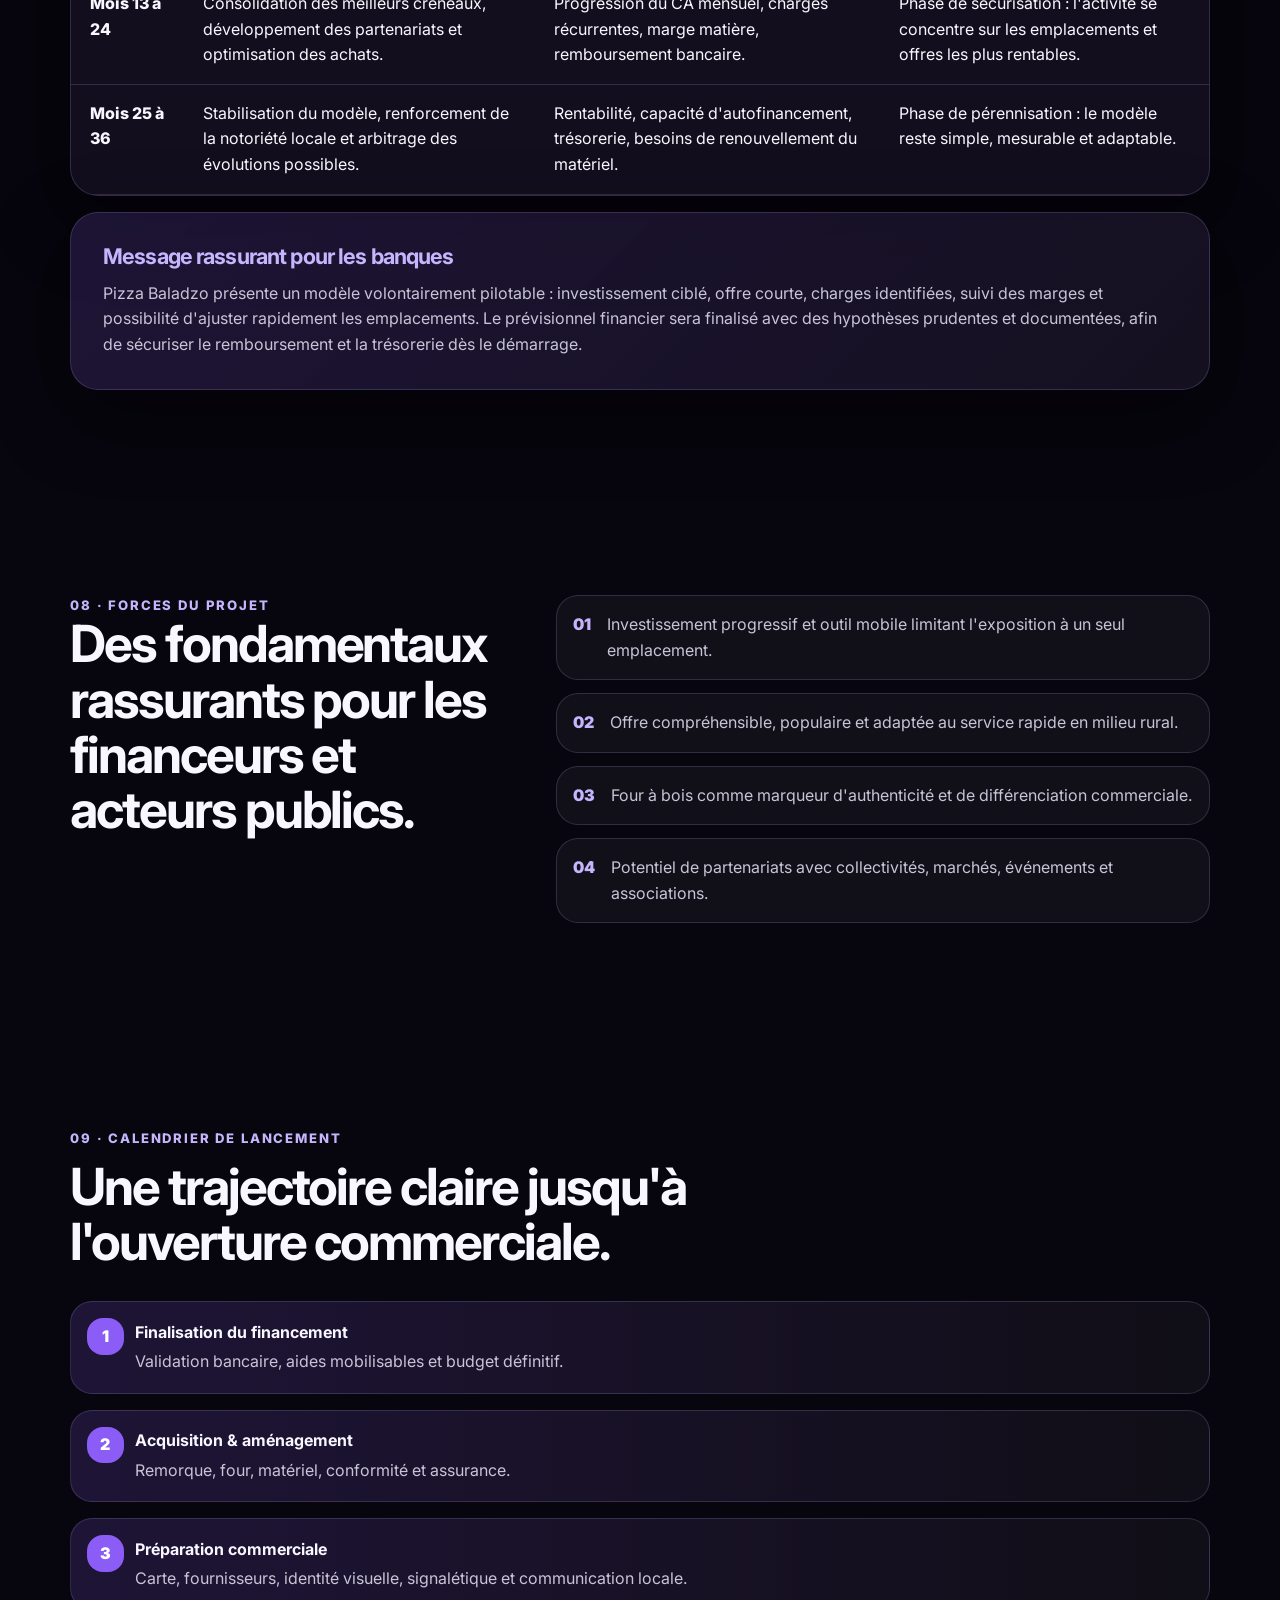
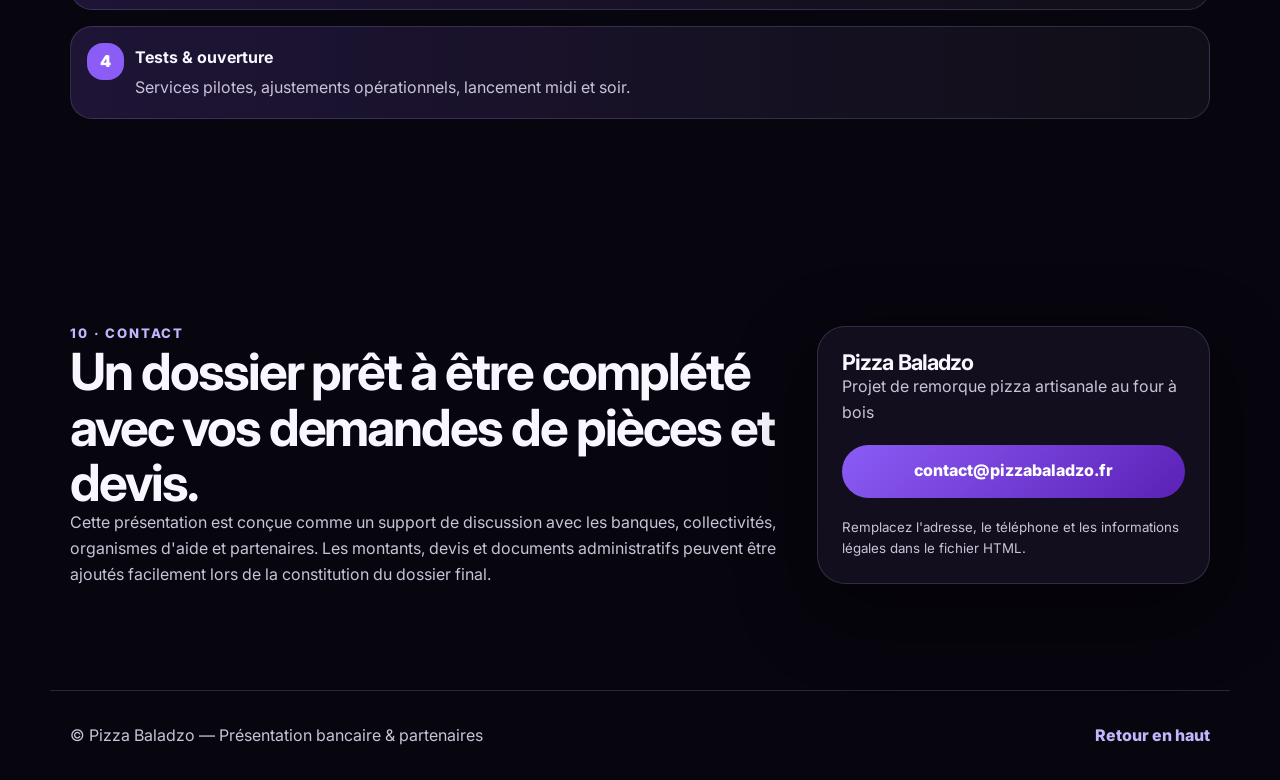
==== commit 14d481b1: "Add business plan and financial forecast sections" ====
--- a/index.html
+++ b/index.html
@@ -32,11 +32,12 @@
         </button>
         <ul class="nav-links" id="main-menu">
           <li><a href="#projet">Projet</a></li>
+          <li><a href="#business-plan">Business plan</a></li>
+          <li><a href="#previsionnel-financier">Prévisionnel financier</a></li>
           <li><a href="#porteur">Porteur</a></li>
           <li><a href="#concept">Concept</a></li>
           <li><a href="#marche">Marché</a></li>
           <li><a href="#investissements">Investissements</a></li>
-          <li><a href="#previsionnel">Prévisionnel</a></li>
           <li><a href="#forces">Forces</a></li>
           <li><a href="#calendrier">Calendrier</a></li>
           <li><a class="nav-cta" href="#contact">Contact</a></li>
@@ -55,7 +56,7 @@
             Courniou et Saint-Pons-de-Thomières.
           </p>
           <div class="hero-actions">
-            <a class="button button-primary" href="#investissements">Voir le besoin de financement</a>
+            <a class="button button-primary" href="#previsionnel-financier">Voir le prévisionnel financier</a>
             <a class="button button-secondary" href="#contact">Échanger sur le projet</a>
           </div>
         </div>
@@ -85,9 +86,91 @@
         </aside>
       </section>
 
+      <section class="page-section spotlight-section" id="business-plan" aria-labelledby="business-plan-title">
+        <div class="section-heading wide-heading">
+          <p class="section-label">02 · Business plan</p>
+          <h2 id="business-plan-title">Une synthèse structurée pour présenter le projet aux banques et partenaires.</h2>
+          <p>
+            Cette rubrique rassemble les éléments clés du business plan Pizza Baladzo : proposition de
+            valeur, organisation opérationnelle, clientèle, territoire et stratégie commerciale. Elle est
+            conçue pour donner une lecture claire, sérieuse et rapidement exploitable du projet.
+          </p>
+        </div>
+        <div class="business-grid">
+          <article class="business-card business-card-large">
+            <span class="card-kicker">Résumé du projet</span>
+            <h3>Remorque pizza artisanale au four à bois</h3>
+            <p>
+              Pizza Baladzo prévoit de proposer une offre mobile de pizzas artisanales, boissons et
+              desserts, avec une présence régulière midi et soir, 6 jours sur 7, sur des emplacements
+              identifiés autour de Courniou et Saint-Pons-de-Thomières.
+            </p>
+          </article>
+          <article class="business-card">
+            <span class="card-kicker">Porteur de projet</span>
+            <p>
+              Un entrepreneur de proximité, engagé dans la qualité constante, la relation client,
+              l'hygiène et la fiabilité de service attendues par une activité alimentaire.
+            </p>
+          </article>
+          <article class="business-card">
+            <span class="card-kicker">Concept Pizza Baladzo</span>
+            <p>
+              Un format lisible et différenciant : cuisson au feu de bois, carte volontairement
+              maîtrisée, préparation rapide et image artisanale cohérente avec le territoire.
+            </p>
+          </article>
+          <article class="business-card">
+            <span class="card-kicker">Clientèle visée</span>
+            <p>
+              Habitants, familles, actifs, touristes, associations, marchés, événements locaux et
+              collectivités recherchant une restauration pratique, chaleureuse et régulière.
+            </p>
+          </article>
+          <article class="business-card">
+            <span class="card-kicker">Zone de chalandise</span>
+            <p>
+              Courniou, Saint-Pons-de-Thomières et villages voisins, avec une logique de tournée pour
+              couvrir plusieurs lieux de vie ruraux sans dépendre d'un point fixe unique.
+            </p>
+          </article>
+          <article class="business-card">
+            <span class="card-kicker">Offre commerciale</span>
+            <p>
+              Pizzas artisanales au four à bois, boissons et desserts, afin de sécuriser le panier moyen
+              tout en conservant une offre simple à produire, expliquer et faire évoluer.
+            </p>
+          </article>
+          <article class="business-card">
+            <span class="card-kicker">Organisation prévue</span>
+            <p>
+              Services le midi et le soir, 6 jours sur 7, avec préparation anticipée, suivi des stocks,
+              commandes possibles en amont et adaptation progressive des emplacements.
+            </p>
+          </article>
+          <article class="business-card business-card-large">
+            <span class="card-kicker">Stratégie commerciale</span>
+            <ul class="check-list compact-list">
+              <li>Planning de tournée clair et répété pour créer des habitudes d'achat.</li>
+              <li>Communication locale : réseaux sociaux, affichage, flyers et relais municipaux.</li>
+              <li>Partenariats avec associations, marchés, événements, campings et acteurs touristiques.</li>
+              <li>Suivi des ventes par emplacement pour concentrer les efforts sur les créneaux rentables.</li>
+            </ul>
+          </article>
+          <article class="business-card business-card-large reassurance-card">
+            <span class="card-kicker">Forces du projet</span>
+            <p>
+              Le projet associe mobilité, authenticité du four à bois, investissement maîtrisable,
+              demande locale de restauration pratique et capacité d'ajustement rapide selon les retours
+              clients et la performance des emplacements.
+            </p>
+          </article>
+        </div>
+      </section>
+
       <section class="page-section split" id="porteur" aria-labelledby="porteur-title">
         <div>
-          <p class="section-label">02 · Le porteur de projet</p>
+          <p class="section-label">03 · Le porteur de projet</p>
           <h2 id="porteur-title">Un entrepreneur de proximité, engagé dans la qualité et la régularité.</h2>
         </div>
         <div class="content-card">
@@ -107,7 +190,7 @@
 
       <section class="page-section" id="concept" aria-labelledby="concept-title">
         <div class="section-heading">
-          <p class="section-label">03 · Concept commercial</p>
+          <p class="section-label">04 · Concept commercial</p>
           <h2 id="concept-title">Une remorque pizza identifiable, flexible et adaptée aux usages locaux.</h2>
           <p>
             Le concept combine mobilité, tradition du feu de bois et gamme courte pour garantir
@@ -149,7 +232,7 @@
           </div>
         </div>
         <div>
-          <p class="section-label">04 · Étude de marché</p>
+          <p class="section-label">05 · Étude de marché</p>
           <h2 id="marche-title">Répondre à un besoin concret de restauration accessible en territoire rural.</h2>
           <p>
             La mobilité permet de couvrir plusieurs lieux de vie, d'adapter les jours de présence et
@@ -161,7 +244,7 @@
 
       <section class="page-section" id="investissements" aria-labelledby="investissements-title">
         <div class="section-heading">
-          <p class="section-label">05 · Investissements nécessaires</p>
+          <p class="section-label">06 · Investissements nécessaires</p>
           <h2 id="investissements-title">Un besoin de financement concentré sur l'outil de production et le lancement.</h2>
         </div>
         <div class="table-card">
@@ -200,38 +283,125 @@
         </div>
       </section>
 
-      <section class="page-section" id="previsionnel" aria-labelledby="previsionnel-title">
-        <div class="section-heading">
-          <p class="section-label">06 · Prévisionnel simplifié</p>
-          <h2 id="previsionnel-title">Un modèle économique lisible, pilotable par volume et panier moyen.</h2>
-          <p>
-            Les hypothèses ci-dessous sont volontairement simples afin de faciliter l'analyse par les
-            partenaires financiers. Elles seront ajustées avec les devis, emplacements et tarifs définitifs.
-          </p>
-        </div>
-        <div class="forecast-grid">
+      <section class="page-section" id="previsionnel-financier" aria-labelledby="previsionnel-financier-title">
+        <div class="section-heading wide-heading">
+          <p class="section-label">07 · Prévisionnel financier</p>
+          <h2 id="previsionnel-financier-title">Des hypothèses financières lisibles, prudentes et modifiables.</h2>
+          <p>
+            Les données présentées sont des hypothèses de travail à compléter avec les devis, tarifs,
+            volumes réels, aides obtenues et conditions bancaires. Elles ne constituent pas des chiffres
+            définitifs validés : elles servent de base de discussion rassurante et transparente avec les
+            partenaires financiers.
+          </p>
+        </div>
+
+        <div class="financial-notice">
+          <strong>Principe de lecture bancaire</strong>
+          <span>Chaque montant reste ajustable. Le prévisionnel doit être finalisé avec les devis fournisseurs, le prix de vente arrêté, le nombre de services retenu et la saisonnalité locale.</span>
+        </div>
+
+        <div class="table-card financial-table">
+          <table>
+            <caption>Structure du prévisionnel — hypothèses de travail modifiables</caption>
+            <thead>
+              <tr>
+                <th scope="col">Rubrique</th>
+                <th scope="col">Contenu à préciser</th>
+                <th scope="col">Objectif pour le banquier</th>
+              </tr>
+            </thead>
+            <tbody>
+              <tr>
+                <td>Investissements nécessaires</td>
+                <td>Remorque, four à bois, matériel froid, préparation, sécurité, conformité, signalétique et trésorerie de départ.</td>
+                <td>Identifier le besoin de financement initial et distinguer les postes essentiels des postes de lancement.</td>
+              </tr>
+              <tr>
+                <td>Charges principales</td>
+                <td>Matières premières, emballages, bois, carburant, assurance, entretien, emplacements, communication, frais bancaires et cotisations.</td>
+                <td>Montrer que les charges récurrentes sont connues, suivies et pilotables.</td>
+              </tr>
+              <tr>
+                <td>Sources de chiffre d'affaires</td>
+                <td>Pizzas artisanales, boissons et desserts, avec suivi séparé pour mesurer le panier moyen et les ventes complémentaires.</td>
+                <td>Clarifier les leviers de revenus sans complexifier l'exploitation.</td>
+              </tr>
+              <tr>
+                <td>Hypothèse de CA mensuel</td>
+                <td>À construire selon le nombre de services, le volume moyen de ventes par service, le prix moyen et la saisonnalité.</td>
+                <td>Permettre une simulation prudente puis une montée en puissance progressive.</td>
+              </tr>
+            </tbody>
+          </table>
+        </div>
+
+        <div class="forecast-grid finance-metrics">
           <article>
-            <strong>Revenus</strong>
-            <span>Vente de pizzas, boissons et desserts</span>
+            <strong>Marge estimée</strong>
+            <span>Hypothèse à calculer à partir du coût matière réel, des emballages et du prix de vente moyen.</span>
           </article>
           <article>
-            <strong>Variables clés</strong>
-            <span>Nombre de services, tickets moyens, fréquentation par emplacement</span>
+            <strong>Seuil de rentabilité</strong>
+            <span>Nombre minimal de ventes mensuelles à définir après validation des charges fixes et variables.</span>
           </article>
           <article>
-            <strong>Charges</strong>
-            <span>Matières premières, bois, carburant, assurance, emplacements, communication</span>
+            <strong>Trésorerie</strong>
+            <span>Réserve de sécurité à ajuster pour absorber le lancement, la saisonnalité et les délais de paiement.</span>
           </article>
           <article>
             <strong>Pilotage</strong>
-            <span>Suivi hebdomadaire des volumes, marge matière et trésorerie</span>
-          </article>
+            <span>Suivi hebdomadaire du volume vendu, du panier moyen, de la marge matière et des dépenses.</span>
+          </article>
+        </div>
+
+        <div class="table-card financial-table">
+          <table>
+            <caption>Vision simplifiée sur 36 mois — à renseigner avec les hypothèses validées</caption>
+            <thead>
+              <tr>
+                <th scope="col">Période</th>
+                <th scope="col">Priorité de gestion</th>
+                <th scope="col">Indicateurs à suivre</th>
+                <th scope="col">Message financier</th>
+              </tr>
+            </thead>
+            <tbody>
+              <tr>
+                <td>Mois 1 à 12</td>
+                <td>Lancement, tests d'emplacements, stabilisation de la carte et constitution de la clientèle récurrente.</td>
+                <td>Fréquentation par lieu, panier moyen, taux de marge, trésorerie disponible.</td>
+                <td>Phase prudente : les hypothèses sont vérifiées terrain avant d'augmenter les engagements.</td>
+              </tr>
+              <tr>
+                <td>Mois 13 à 24</td>
+                <td>Consolidation des meilleurs créneaux, développement des partenariats et optimisation des achats.</td>
+                <td>Progression du CA mensuel, charges récurrentes, marge matière, remboursement bancaire.</td>
+                <td>Phase de sécurisation : l'activité se concentre sur les emplacements et offres les plus rentables.</td>
+              </tr>
+              <tr>
+                <td>Mois 25 à 36</td>
+                <td>Stabilisation du modèle, renforcement de la notoriété locale et arbitrage des évolutions possibles.</td>
+                <td>Rentabilité, capacité d'autofinancement, trésorerie, besoins de renouvellement du matériel.</td>
+                <td>Phase de pérennisation : le modèle reste simple, mesurable et adaptable.</td>
+              </tr>
+            </tbody>
+          </table>
+        </div>
+
+        <div class="bank-message">
+          <h3>Message rassurant pour les banques</h3>
+          <p>
+            Pizza Baladzo présente un modèle volontairement pilotable : investissement ciblé, offre courte,
+            charges identifiées, suivi des marges et possibilité d'ajuster rapidement les emplacements.
+            Le prévisionnel financier sera finalisé avec des hypothèses prudentes et documentées, afin de
+            sécuriser le remboursement et la trésorerie dès le démarrage.
+          </p>
         </div>
       </section>
 
       <section class="page-section strengths" id="forces" aria-labelledby="forces-title">
         <div>
-          <p class="section-label">07 · Forces du projet</p>
+          <p class="section-label">08 · Forces du projet</p>
           <h2 id="forces-title">Des fondamentaux rassurants pour les financeurs et acteurs publics.</h2>
         </div>
         <div class="strength-list">
@@ -244,7 +414,7 @@
 
       <section class="page-section" id="calendrier" aria-labelledby="calendrier-title">
         <div class="section-heading">
-          <p class="section-label">08 · Calendrier de lancement</p>
+          <p class="section-label">09 · Calendrier de lancement</p>
           <h2 id="calendrier-title">Une trajectoire claire jusqu'à l'ouverture commerciale.</h2>
         </div>
         <ol class="timeline">
@@ -257,7 +427,7 @@
 
       <section class="page-section contact-section" id="contact" aria-labelledby="contact-title">
         <div>
-          <p class="section-label">09 · Contact</p>
+          <p class="section-label">10 · Contact</p>
           <h2 id="contact-title">Un dossier prêt à être complété avec vos demandes de pièces et devis.</h2>
           <p>
             Cette présentation est conçue comme un support de discussion avec les banques,
--- a/styles.css
+++ b/styles.css
@@ -128,9 +128,9 @@
   border-radius: 999px;
   color: var(--muted);
   display: inline-flex;
-  font-size: 0.9rem;
-  font-weight: 600;
-  padding: 0.65rem 0.85rem;
+  font-size: 0.84rem;
+  font-weight: 700;
+  padding: 0.6rem 0.72rem;
 }
 
 .nav-links a:hover,
@@ -226,8 +226,11 @@
 .hero-card,
 .content-card,
 .feature-card,
+.business-card,
 .table-card,
 .forecast-grid article,
+.financial-notice,
+.bank-message,
 .contact-card {
   background: var(--bg-card);
   border: 1px solid var(--line);
@@ -333,6 +336,100 @@
 
 .section-heading p:last-child {
   margin-top: 1rem;
+}
+
+.wide-heading {
+  max-width: 980px;
+}
+
+.spotlight-section {
+  position: relative;
+}
+
+.spotlight-section::before {
+  background: linear-gradient(135deg, rgba(139, 92, 246, 0.18), transparent 62%);
+  border: 1px solid var(--line);
+  border-radius: calc(var(--radius) + 10px);
+  content: "";
+  inset: clamp(2rem, 5vw, 4rem) 0;
+  opacity: 0.72;
+  pointer-events: none;
+  position: absolute;
+}
+
+.spotlight-section > * {
+  position: relative;
+}
+
+.business-grid {
+  display: grid;
+  gap: 1rem;
+  grid-template-columns: repeat(3, minmax(0, 1fr));
+}
+
+.business-card {
+  padding: 1.35rem;
+}
+
+.business-card-large {
+  grid-column: span 2;
+}
+
+.business-card h3 {
+  margin-top: 0.45rem;
+}
+
+.card-kicker {
+  color: var(--violet-soft);
+  display: block;
+  font-size: 0.78rem;
+  font-weight: 900;
+  letter-spacing: 0.1em;
+  margin-bottom: 0.75rem;
+  text-transform: uppercase;
+}
+
+.compact-list {
+  margin-top: 0.9rem;
+}
+
+.reassurance-card {
+  background: linear-gradient(135deg, rgba(91, 33, 182, 0.86), rgba(22, 18, 34, 0.92));
+}
+
+.financial-notice {
+  align-items: flex-start;
+  display: grid;
+  gap: 0.35rem;
+  margin-bottom: 1rem;
+  padding: 1.2rem 1.35rem;
+}
+
+.financial-notice strong,
+.bank-message h3 {
+  color: var(--violet-soft);
+}
+
+.financial-notice span {
+  color: var(--muted);
+}
+
+.financial-table {
+  margin-top: 1rem;
+}
+
+.finance-metrics {
+  margin: 1rem 0;
+}
+
+.bank-message {
+  background: linear-gradient(135deg, rgba(139, 92, 246, 0.18), rgba(22, 18, 34, 0.9));
+  margin-top: 1rem;
+  padding: clamp(1.4rem, 3vw, 2rem);
+}
+
+.bank-message p {
+  margin-top: 0.8rem;
 }
 
 .feature-grid,
@@ -547,7 +644,7 @@
   font-weight: 800;
 }
 
-@media (max-width: 980px) {
+@media (max-width: 1120px) {
   .nav-toggle {
     display: block;
   }
@@ -580,8 +677,13 @@
   }
 
   .feature-grid,
+  .business-grid,
   .forecast-grid {
     grid-template-columns: repeat(2, minmax(0, 1fr));
+  }
+
+  .business-card-large {
+    grid-column: span 1;
   }
 }
 
@@ -605,13 +707,19 @@
 
   .hero-actions .button,
   .feature-grid,
+  .business-grid,
   .forecast-grid {
     width: 100%;
   }
 
   .feature-grid,
+  .business-grid,
   .forecast-grid {
     grid-template-columns: 1fr;
+  }
+
+  table {
+    min-width: 680px;
   }
 
   .site-footer {
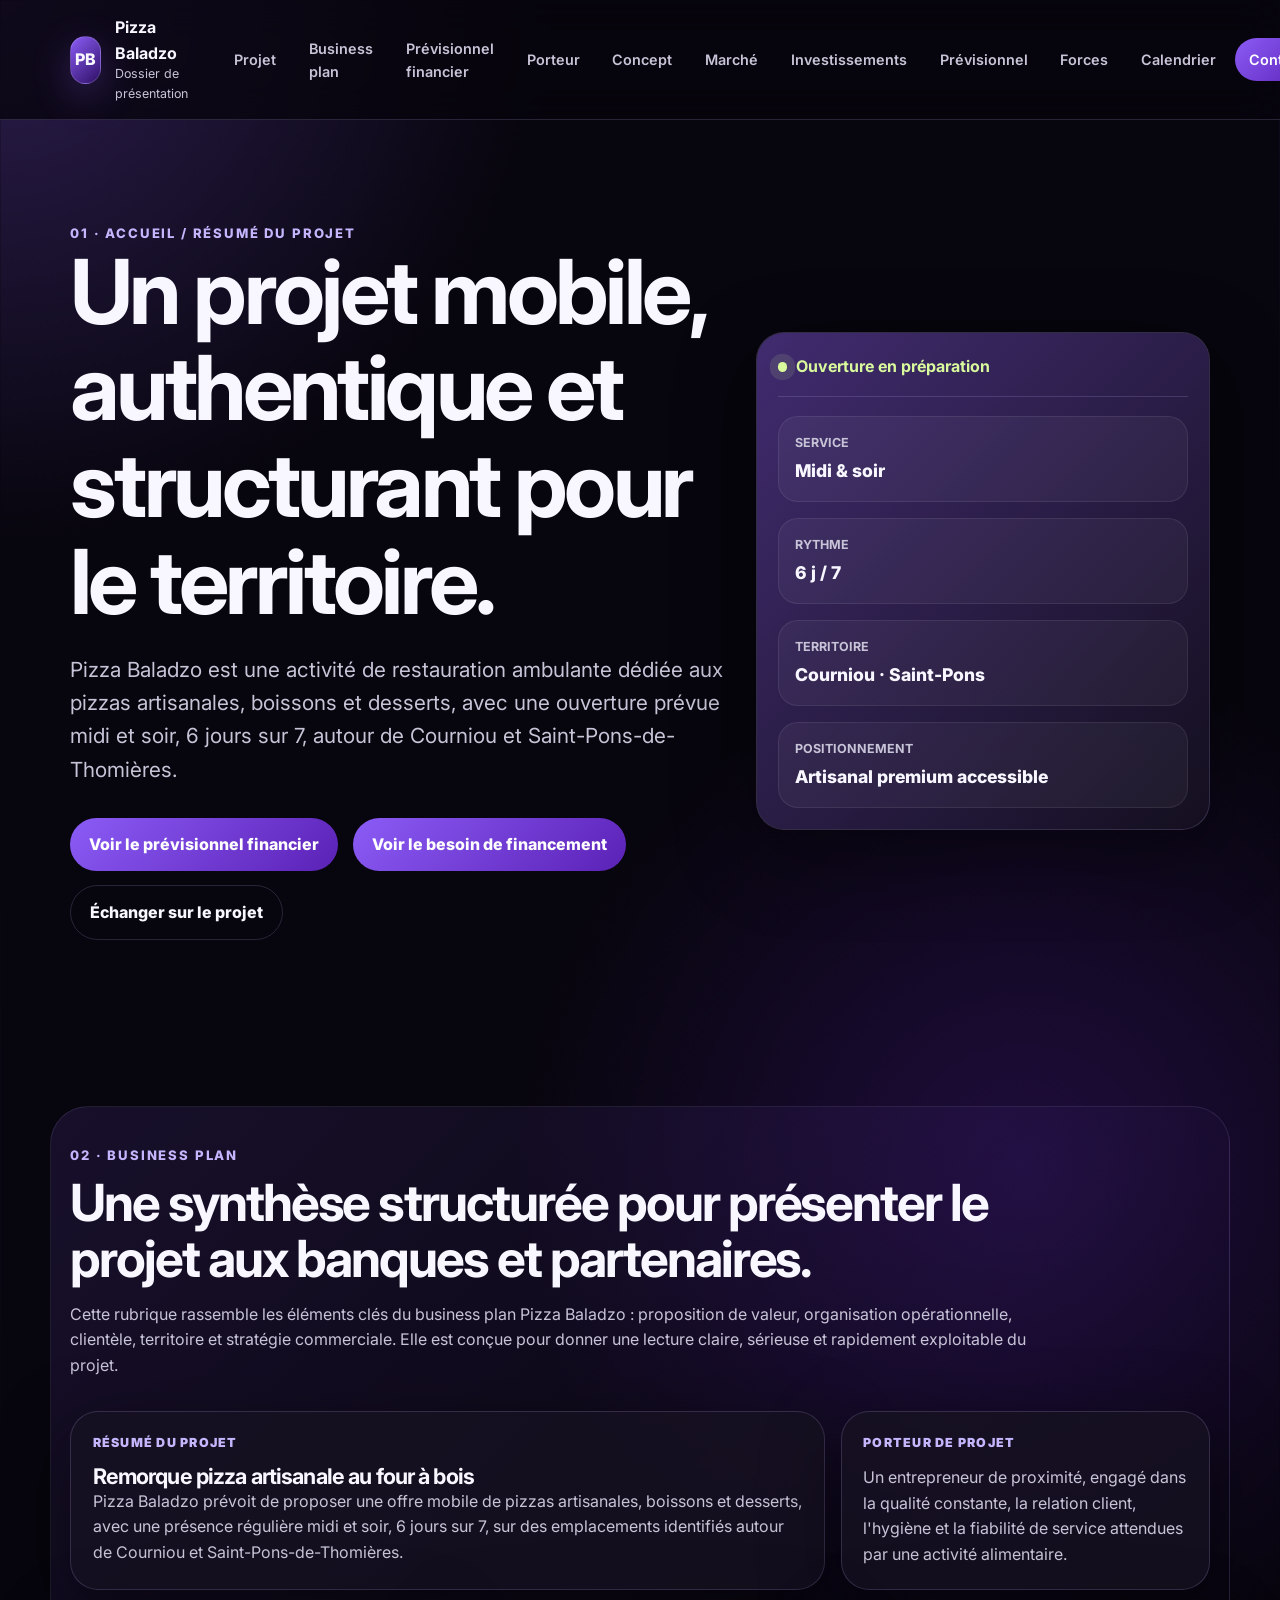
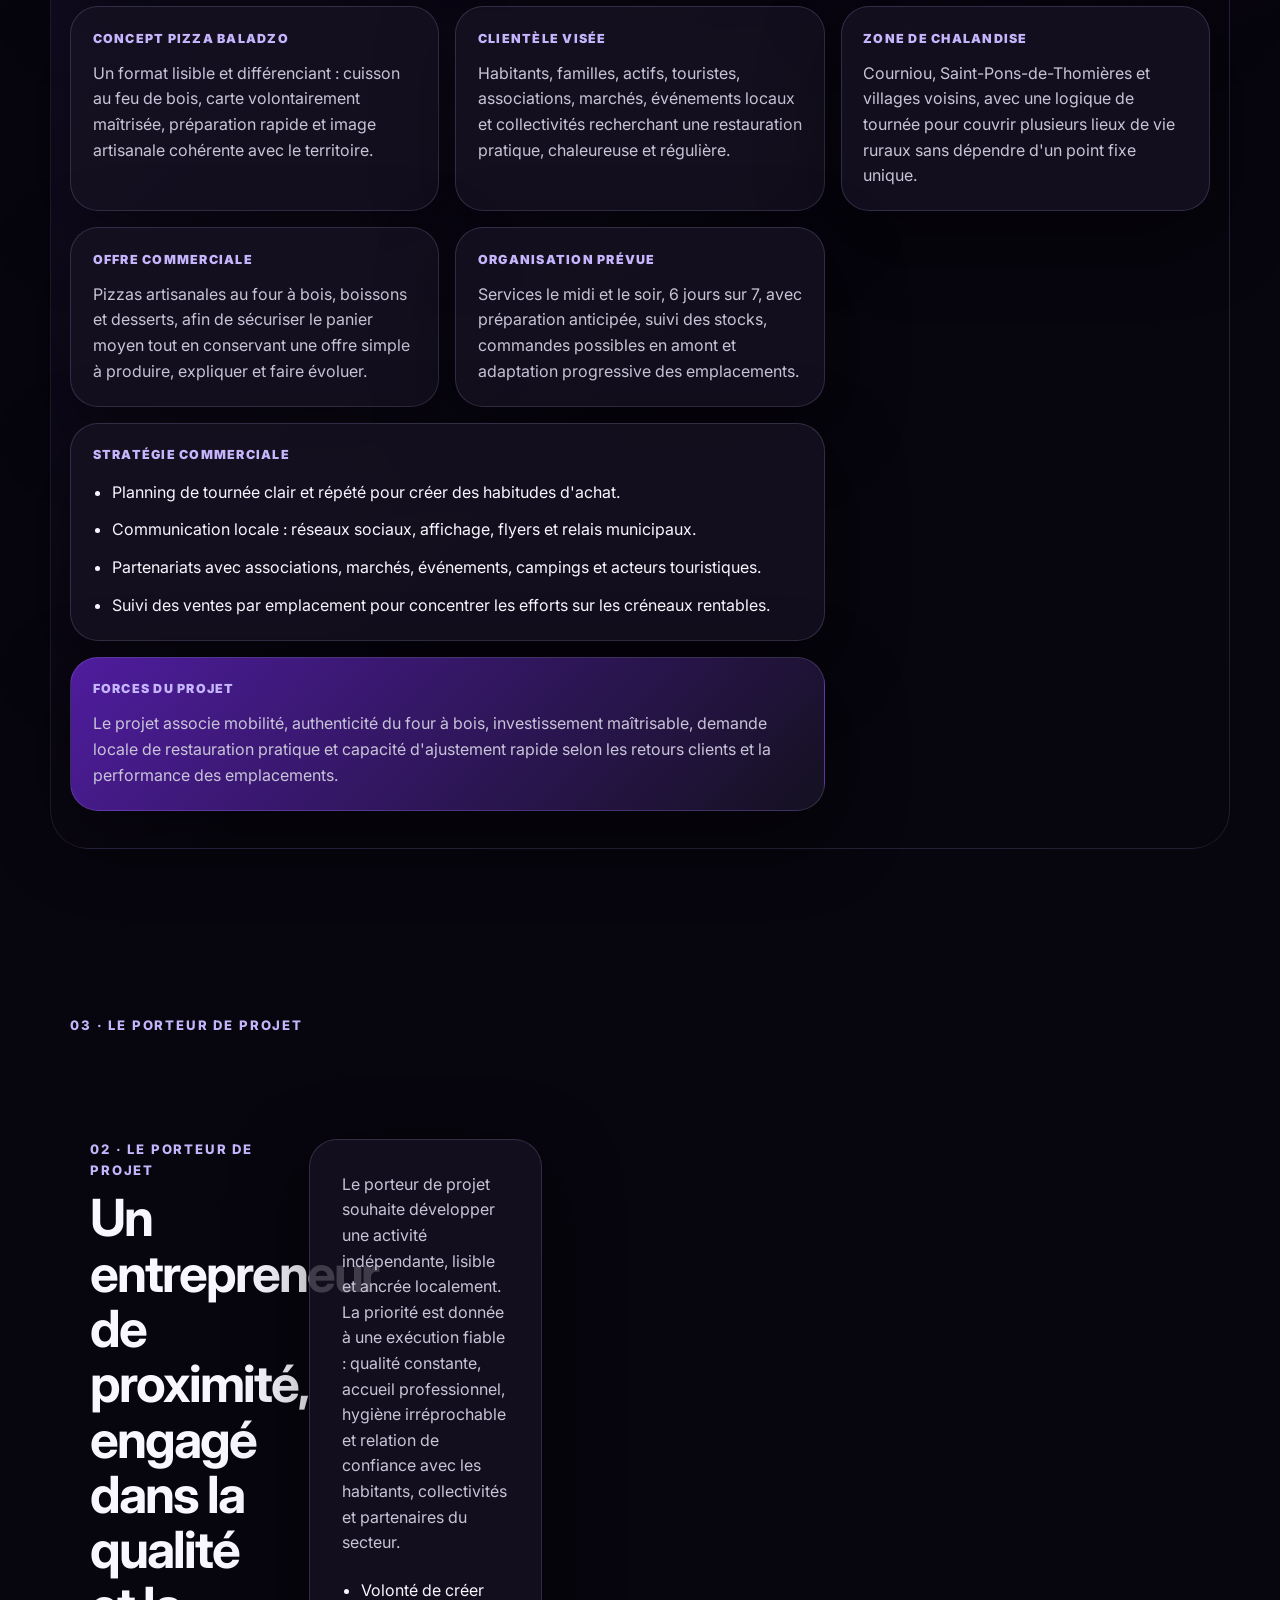
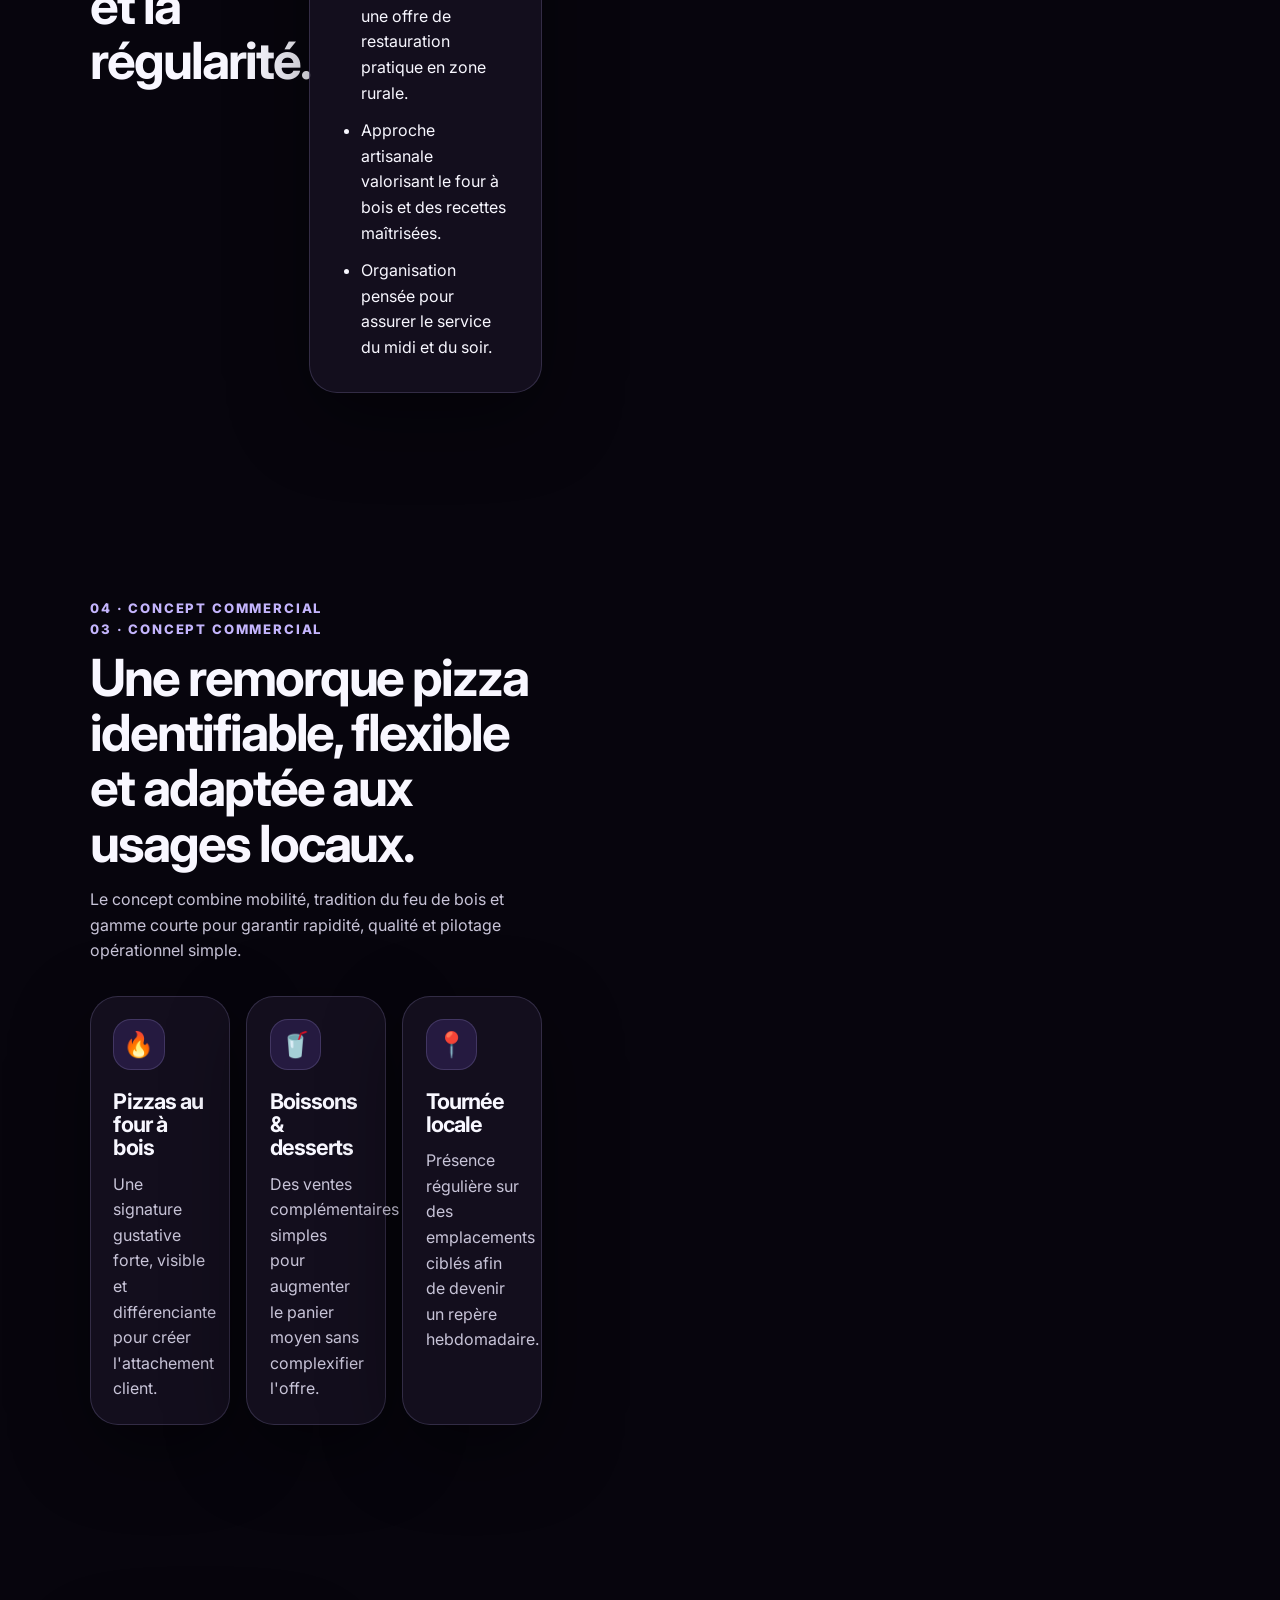
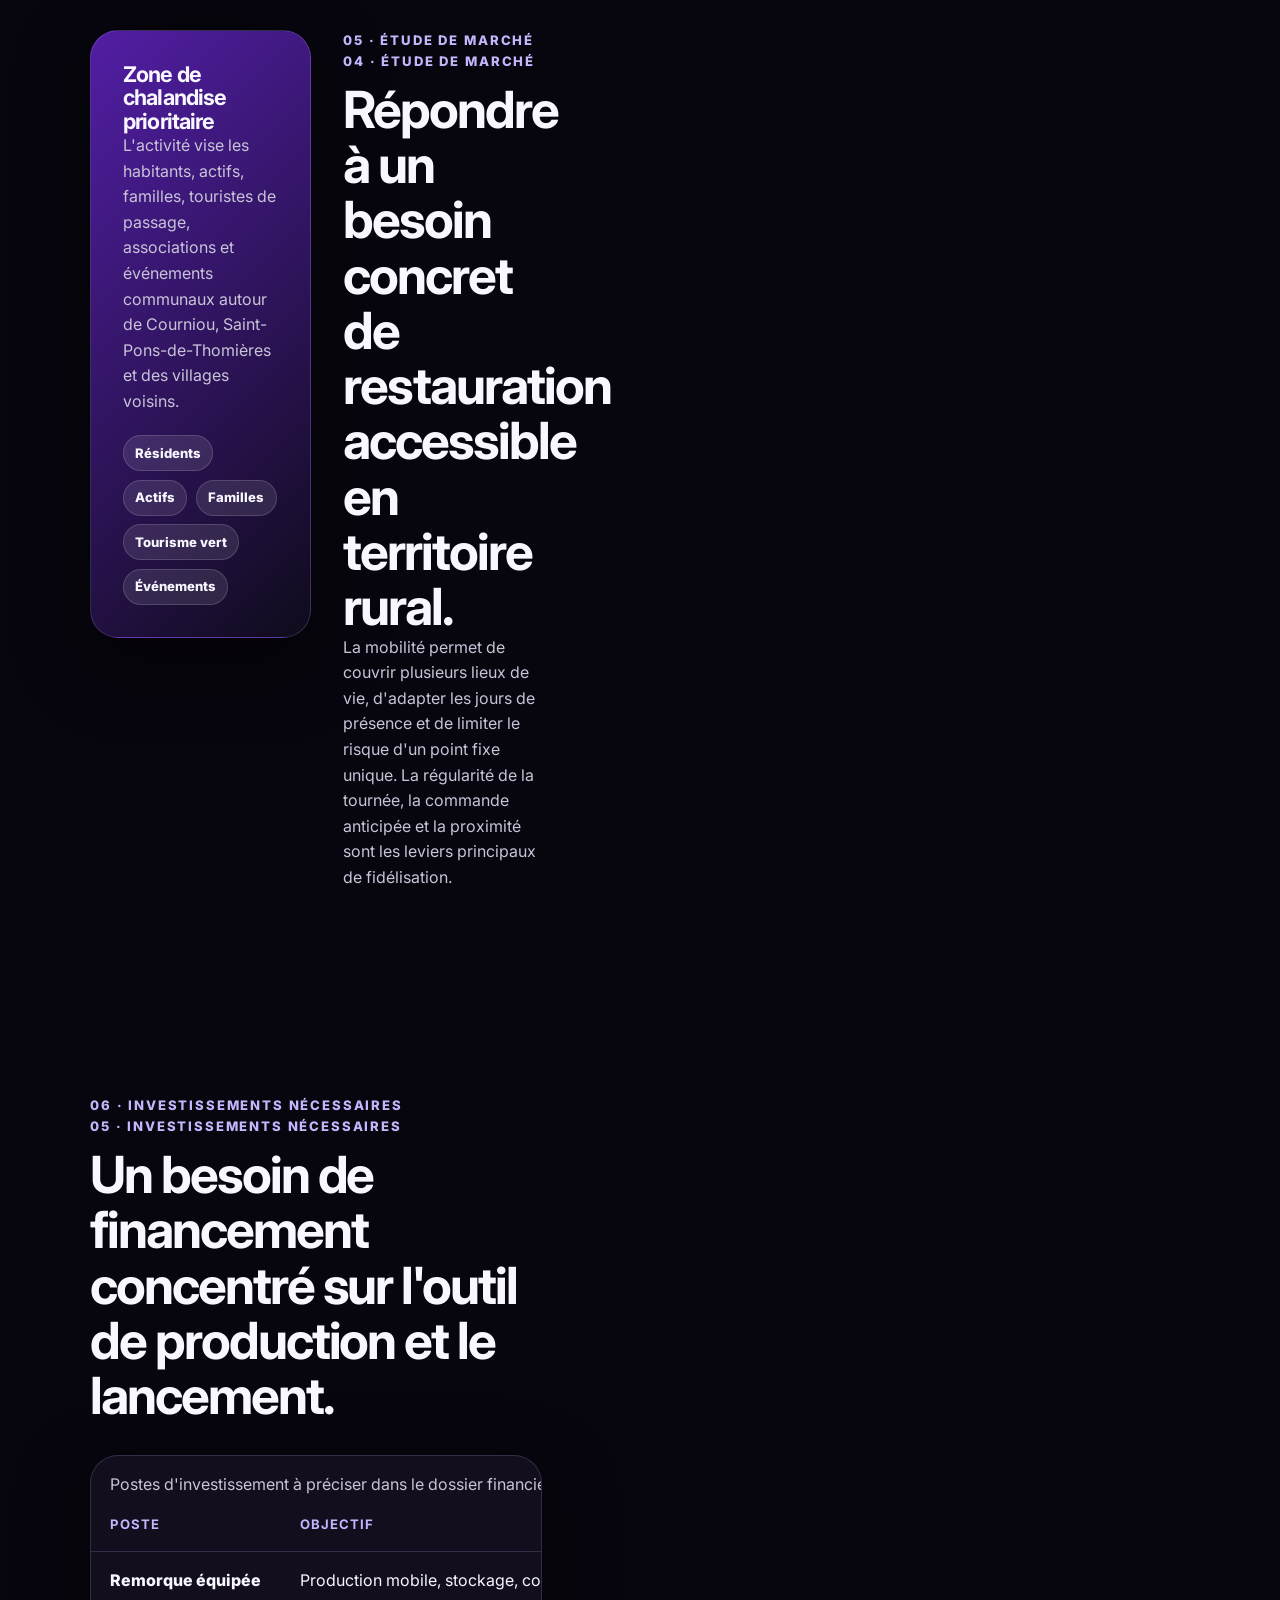
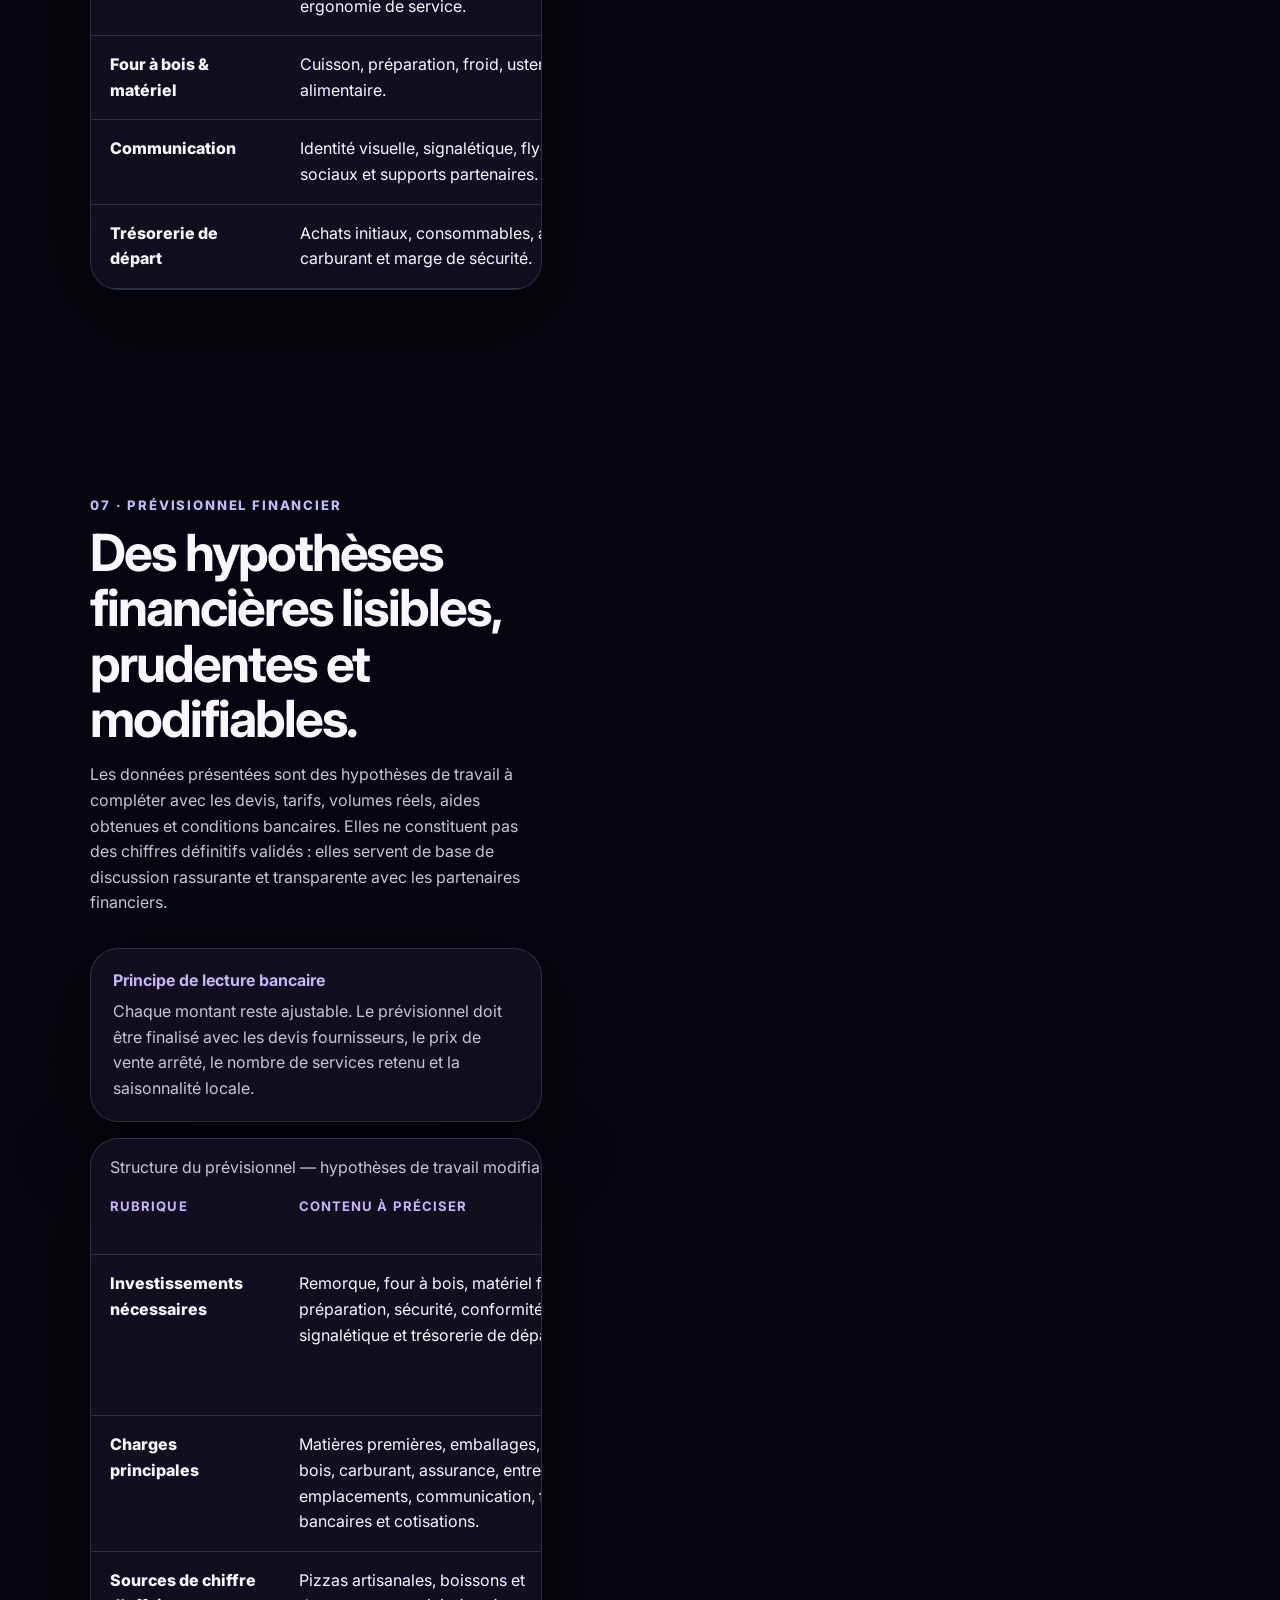
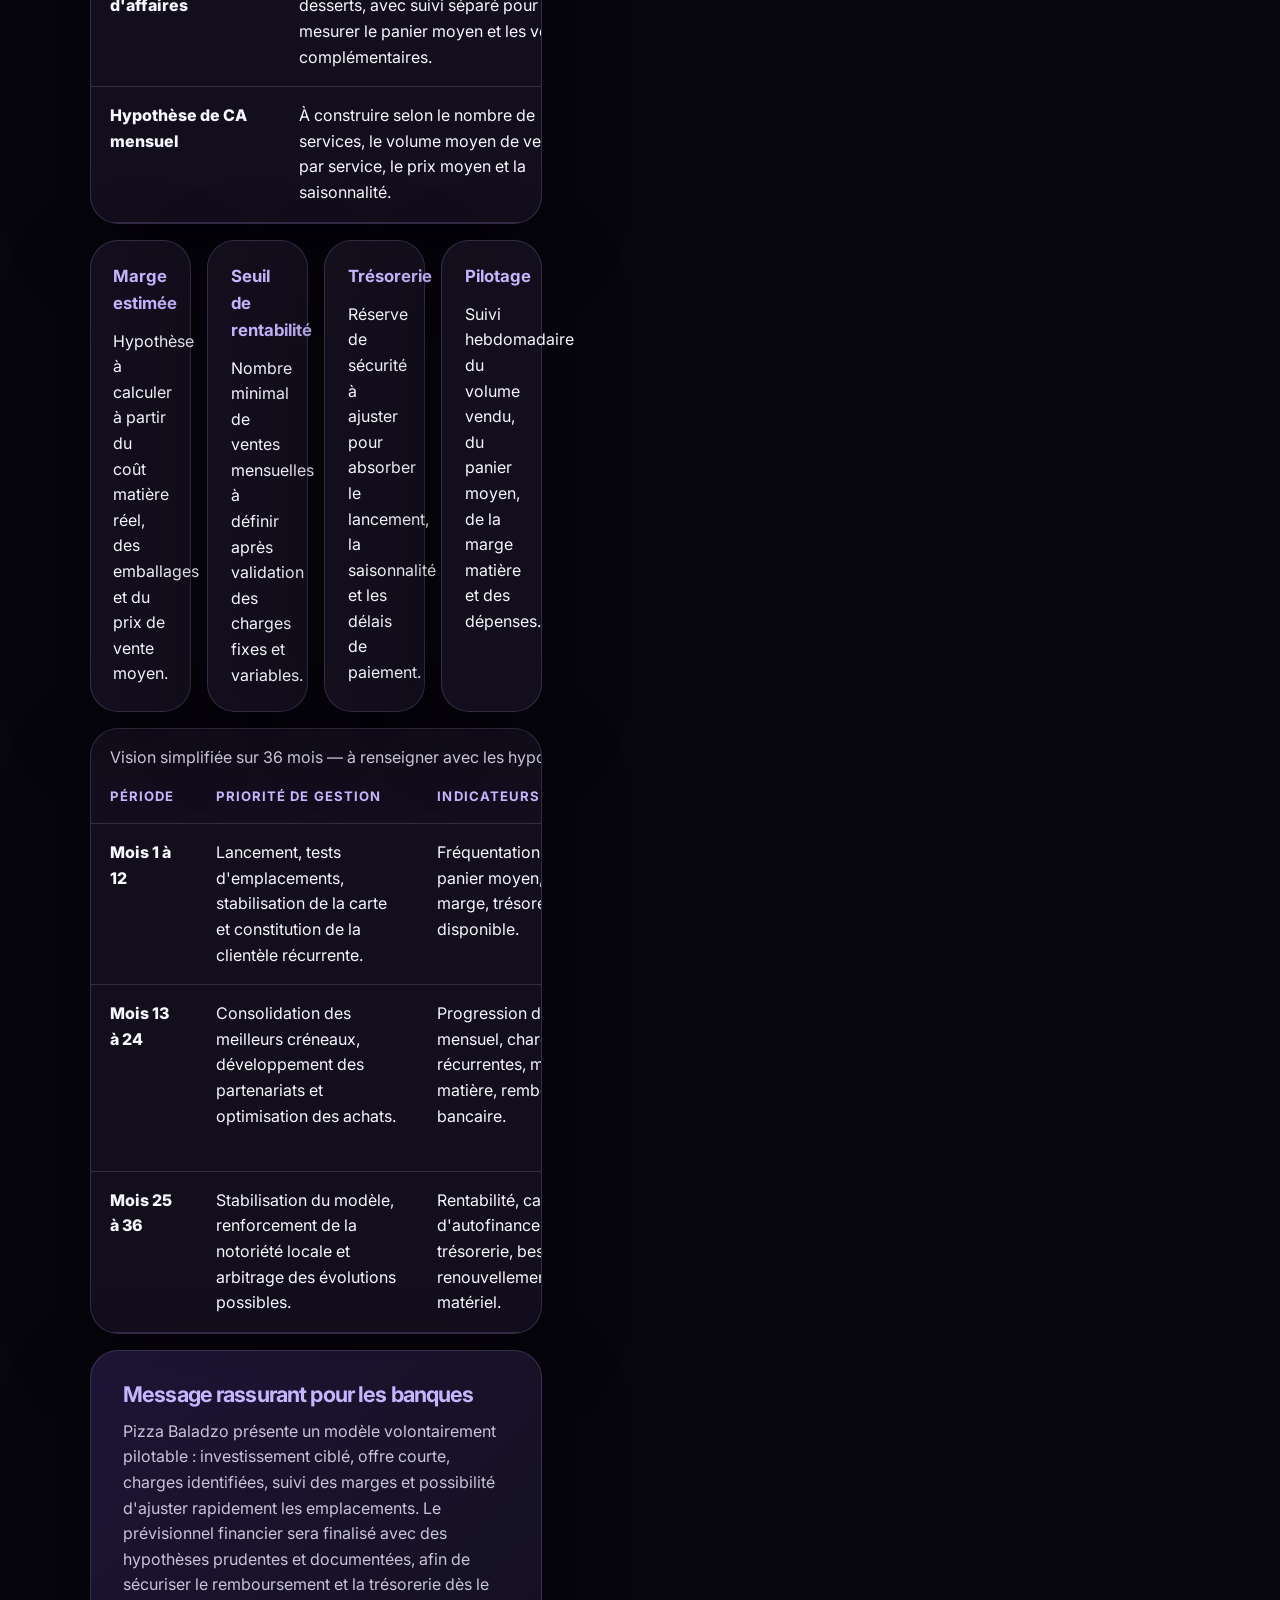
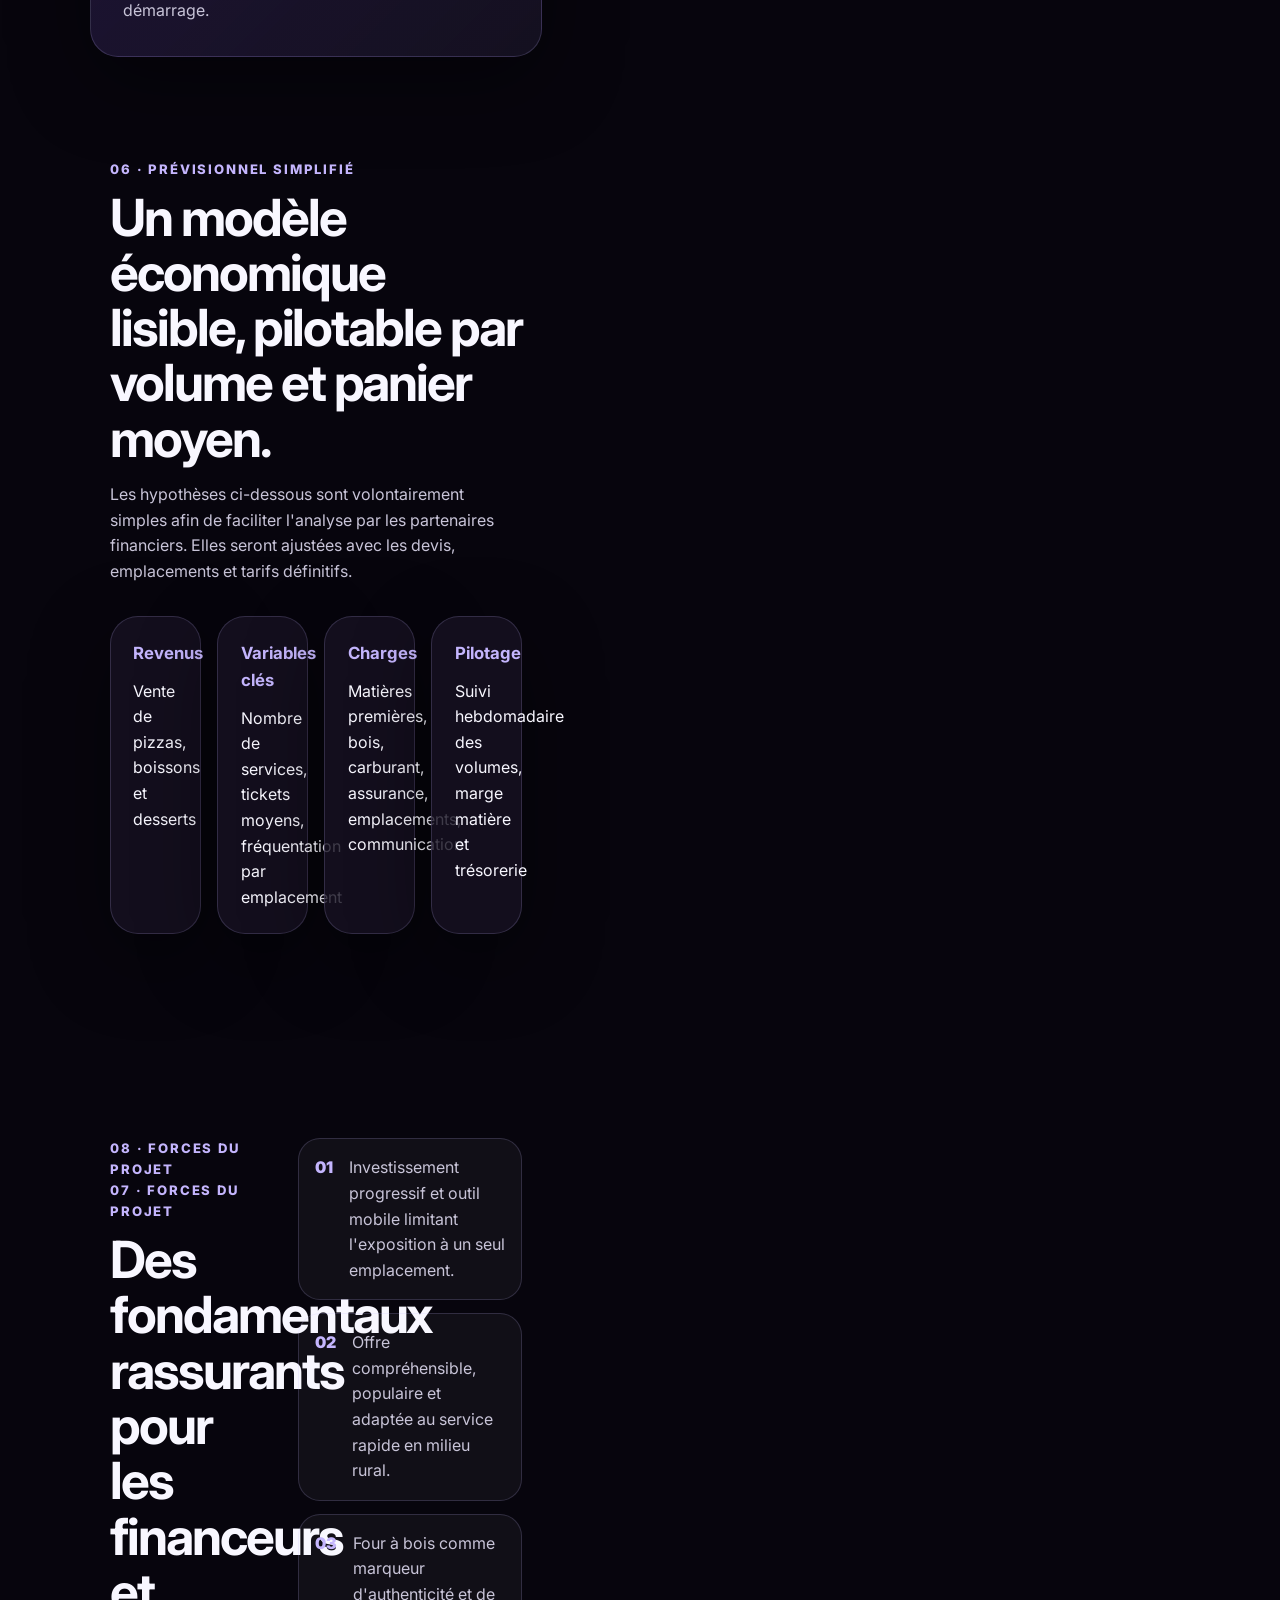
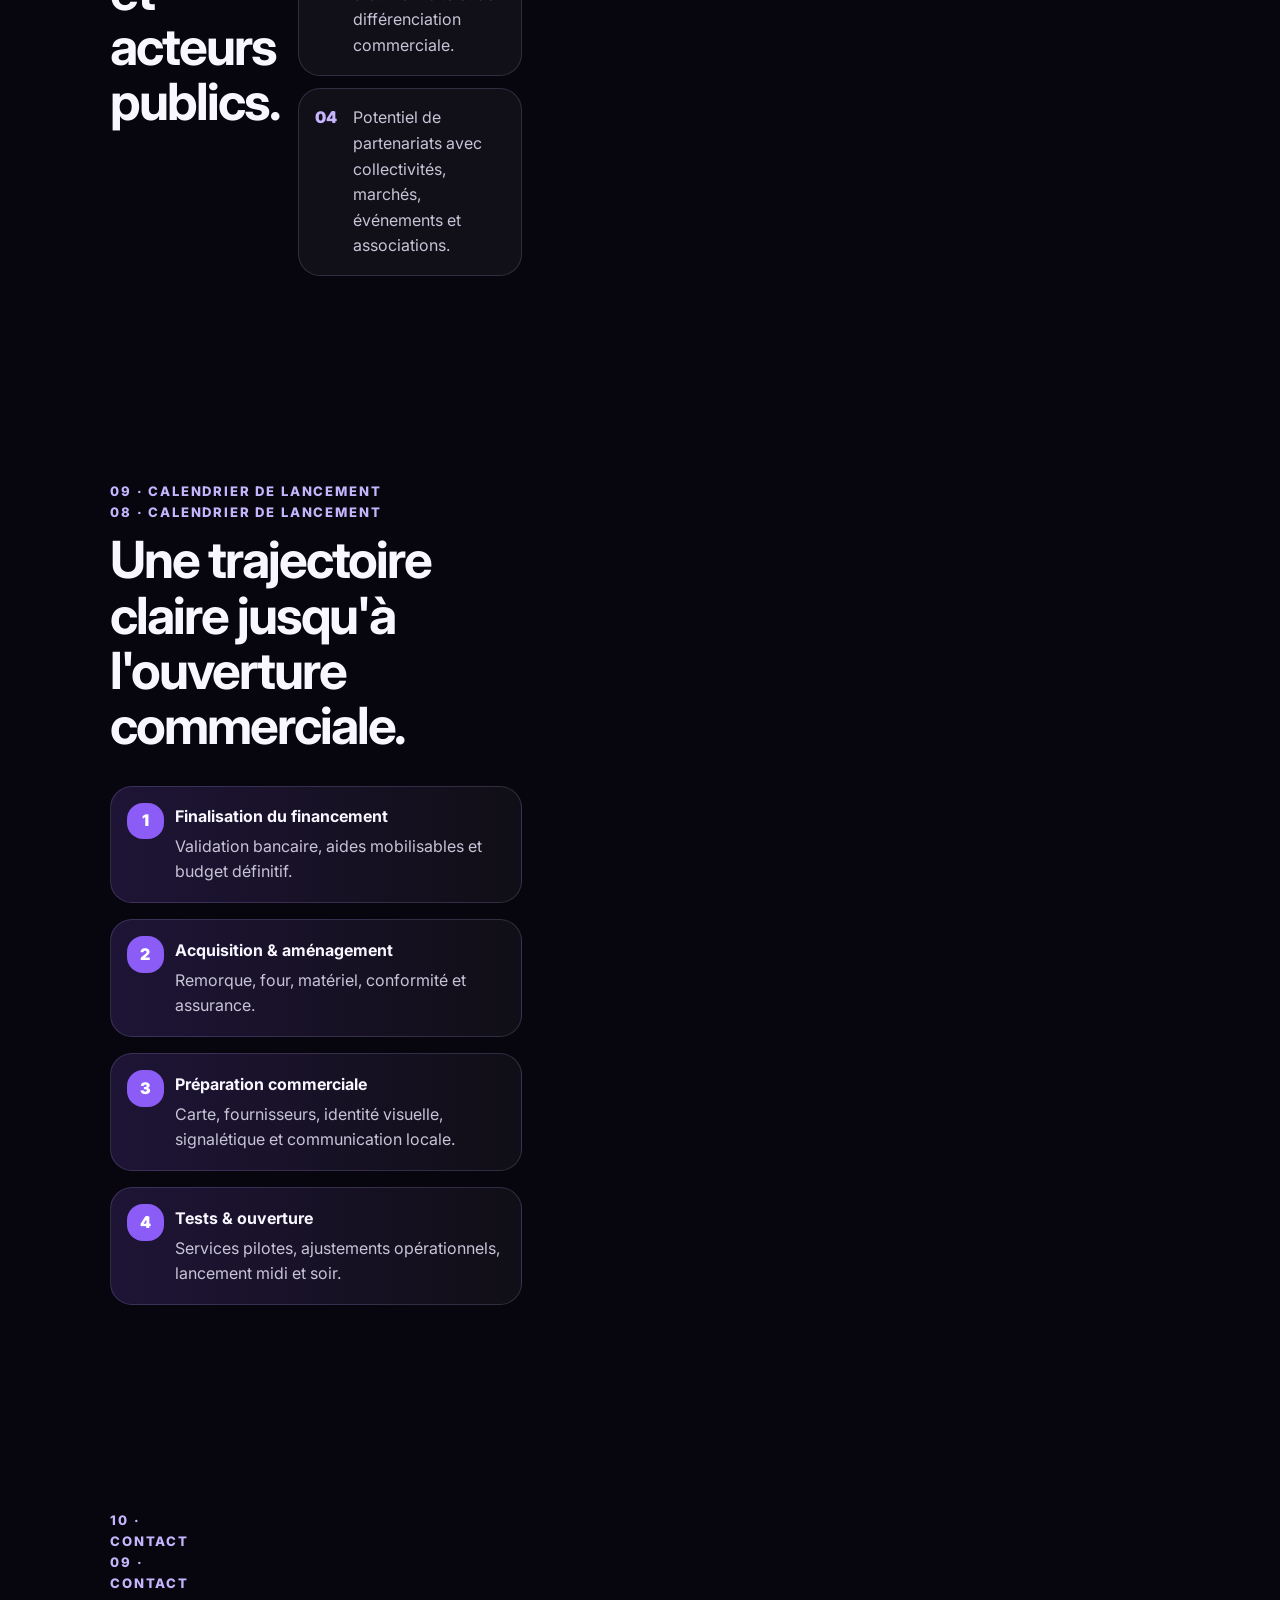
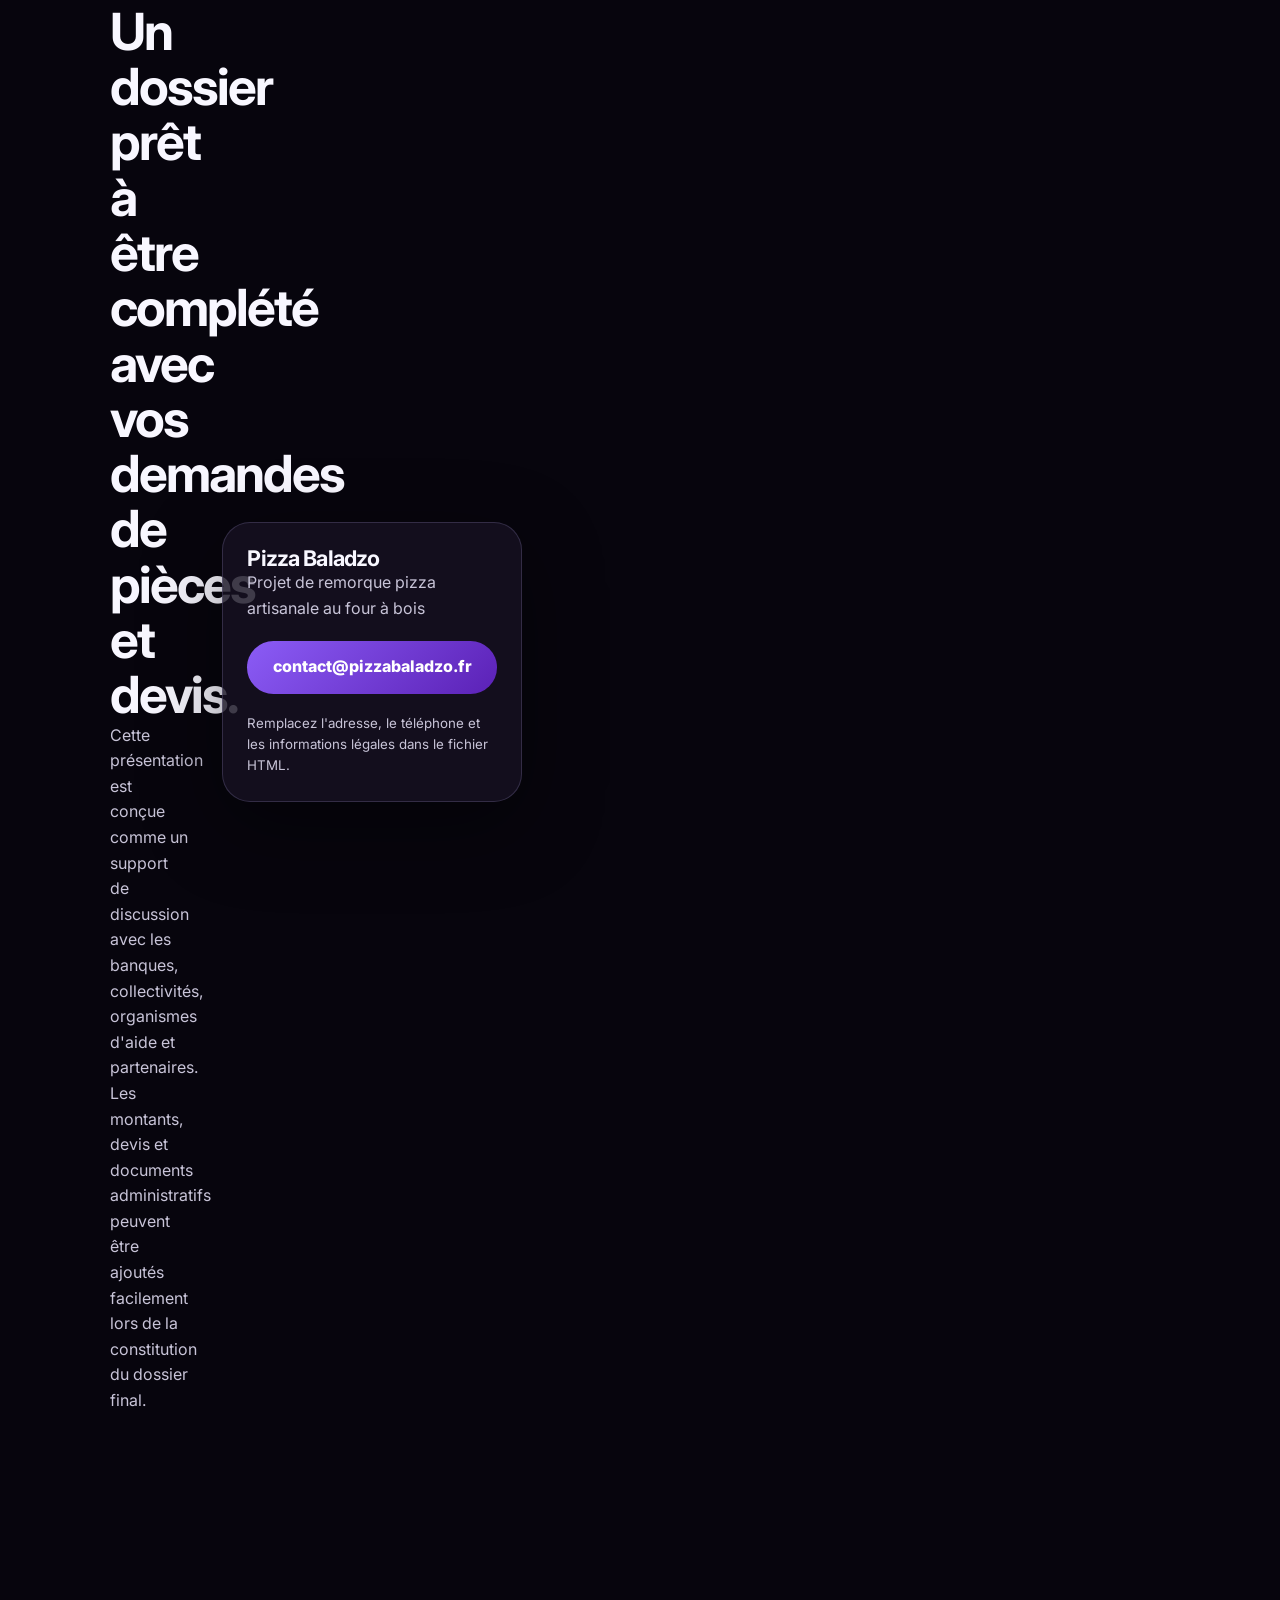
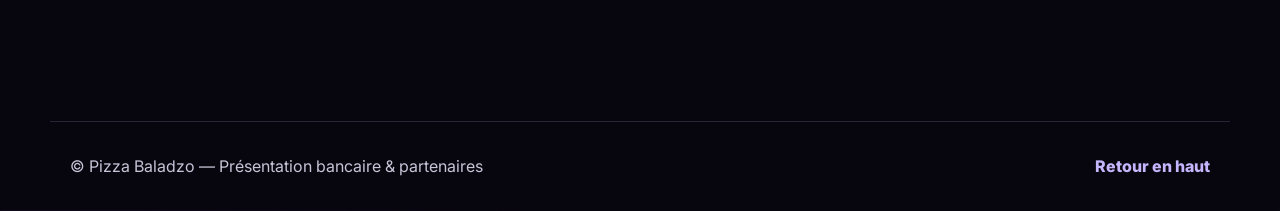
==== commit b7ded081: "Merge branch 'main' into codex/create-professional-banking-presentation-website-m047fm" ====
--- a/index.html
+++ b/index.html
@@ -38,6 +38,7 @@
           <li><a href="#concept">Concept</a></li>
           <li><a href="#marche">Marché</a></li>
           <li><a href="#investissements">Investissements</a></li>
+          <li><a href="#previsionnel">Prévisionnel</a></li>
           <li><a href="#forces">Forces</a></li>
           <li><a href="#calendrier">Calendrier</a></li>
           <li><a class="nav-cta" href="#contact">Contact</a></li>
@@ -57,6 +58,7 @@
           </p>
           <div class="hero-actions">
             <a class="button button-primary" href="#previsionnel-financier">Voir le prévisionnel financier</a>
+            <a class="button button-primary" href="#investissements">Voir le besoin de financement</a>
             <a class="button button-secondary" href="#contact">Échanger sur le projet</a>
           </div>
         </div>
@@ -171,6 +173,9 @@
       <section class="page-section split" id="porteur" aria-labelledby="porteur-title">
         <div>
           <p class="section-label">03 · Le porteur de projet</p>
+      <section class="page-section split" id="porteur" aria-labelledby="porteur-title">
+        <div>
+          <p class="section-label">02 · Le porteur de projet</p>
           <h2 id="porteur-title">Un entrepreneur de proximité, engagé dans la qualité et la régularité.</h2>
         </div>
         <div class="content-card">
@@ -191,6 +196,7 @@
       <section class="page-section" id="concept" aria-labelledby="concept-title">
         <div class="section-heading">
           <p class="section-label">04 · Concept commercial</p>
+          <p class="section-label">03 · Concept commercial</p>
           <h2 id="concept-title">Une remorque pizza identifiable, flexible et adaptée aux usages locaux.</h2>
           <p>
             Le concept combine mobilité, tradition du feu de bois et gamme courte pour garantir
@@ -233,6 +239,7 @@
         </div>
         <div>
           <p class="section-label">05 · Étude de marché</p>
+          <p class="section-label">04 · Étude de marché</p>
           <h2 id="marche-title">Répondre à un besoin concret de restauration accessible en territoire rural.</h2>
           <p>
             La mobilité permet de couvrir plusieurs lieux de vie, d'adapter les jours de présence et
@@ -245,6 +252,7 @@
       <section class="page-section" id="investissements" aria-labelledby="investissements-title">
         <div class="section-heading">
           <p class="section-label">06 · Investissements nécessaires</p>
+          <p class="section-label">05 · Investissements nécessaires</p>
           <h2 id="investissements-title">Un besoin de financement concentré sur l'outil de production et le lancement.</h2>
         </div>
         <div class="table-card">
@@ -397,11 +405,39 @@
             sécuriser le remboursement et la trésorerie dès le démarrage.
           </p>
         </div>
+      <section class="page-section" id="previsionnel" aria-labelledby="previsionnel-title">
+        <div class="section-heading">
+          <p class="section-label">06 · Prévisionnel simplifié</p>
+          <h2 id="previsionnel-title">Un modèle économique lisible, pilotable par volume et panier moyen.</h2>
+          <p>
+            Les hypothèses ci-dessous sont volontairement simples afin de faciliter l'analyse par les
+            partenaires financiers. Elles seront ajustées avec les devis, emplacements et tarifs définitifs.
+          </p>
+        </div>
+        <div class="forecast-grid">
+          <article>
+            <strong>Revenus</strong>
+            <span>Vente de pizzas, boissons et desserts</span>
+          </article>
+          <article>
+            <strong>Variables clés</strong>
+            <span>Nombre de services, tickets moyens, fréquentation par emplacement</span>
+          </article>
+          <article>
+            <strong>Charges</strong>
+            <span>Matières premières, bois, carburant, assurance, emplacements, communication</span>
+          </article>
+          <article>
+            <strong>Pilotage</strong>
+            <span>Suivi hebdomadaire des volumes, marge matière et trésorerie</span>
+          </article>
+        </div>
       </section>
 
       <section class="page-section strengths" id="forces" aria-labelledby="forces-title">
         <div>
           <p class="section-label">08 · Forces du projet</p>
+          <p class="section-label">07 · Forces du projet</p>
           <h2 id="forces-title">Des fondamentaux rassurants pour les financeurs et acteurs publics.</h2>
         </div>
         <div class="strength-list">
@@ -415,6 +451,7 @@
       <section class="page-section" id="calendrier" aria-labelledby="calendrier-title">
         <div class="section-heading">
           <p class="section-label">09 · Calendrier de lancement</p>
+          <p class="section-label">08 · Calendrier de lancement</p>
           <h2 id="calendrier-title">Une trajectoire claire jusqu'à l'ouverture commerciale.</h2>
         </div>
         <ol class="timeline">
@@ -428,6 +465,7 @@
       <section class="page-section contact-section" id="contact" aria-labelledby="contact-title">
         <div>
           <p class="section-label">10 · Contact</p>
+          <p class="section-label">09 · Contact</p>
           <h2 id="contact-title">Un dossier prêt à être complété avec vos demandes de pièces et devis.</h2>
           <p>
             Cette présentation est conçue comme un support de discussion avec les banques,
--- a/styles.css
+++ b/styles.css
@@ -131,6 +131,9 @@
   font-size: 0.84rem;
   font-weight: 700;
   padding: 0.6rem 0.72rem;
+  font-size: 0.9rem;
+  font-weight: 600;
+  padding: 0.65rem 0.85rem;
 }
 
 .nav-links a:hover,
@@ -231,6 +234,8 @@
 .forecast-grid article,
 .financial-notice,
 .bank-message,
+.table-card,
+.forecast-grid article,
 .contact-card {
   background: var(--bg-card);
   border: 1px solid var(--line);
@@ -645,6 +650,7 @@
 }
 
 @media (max-width: 1120px) {
+@media (max-width: 980px) {
   .nav-toggle {
     display: block;
   }
@@ -685,6 +691,9 @@
   .business-card-large {
     grid-column: span 1;
   }
+  .forecast-grid {
+    grid-template-columns: repeat(2, minmax(0, 1fr));
+  }
 }
 
 @media (max-width: 640px) {
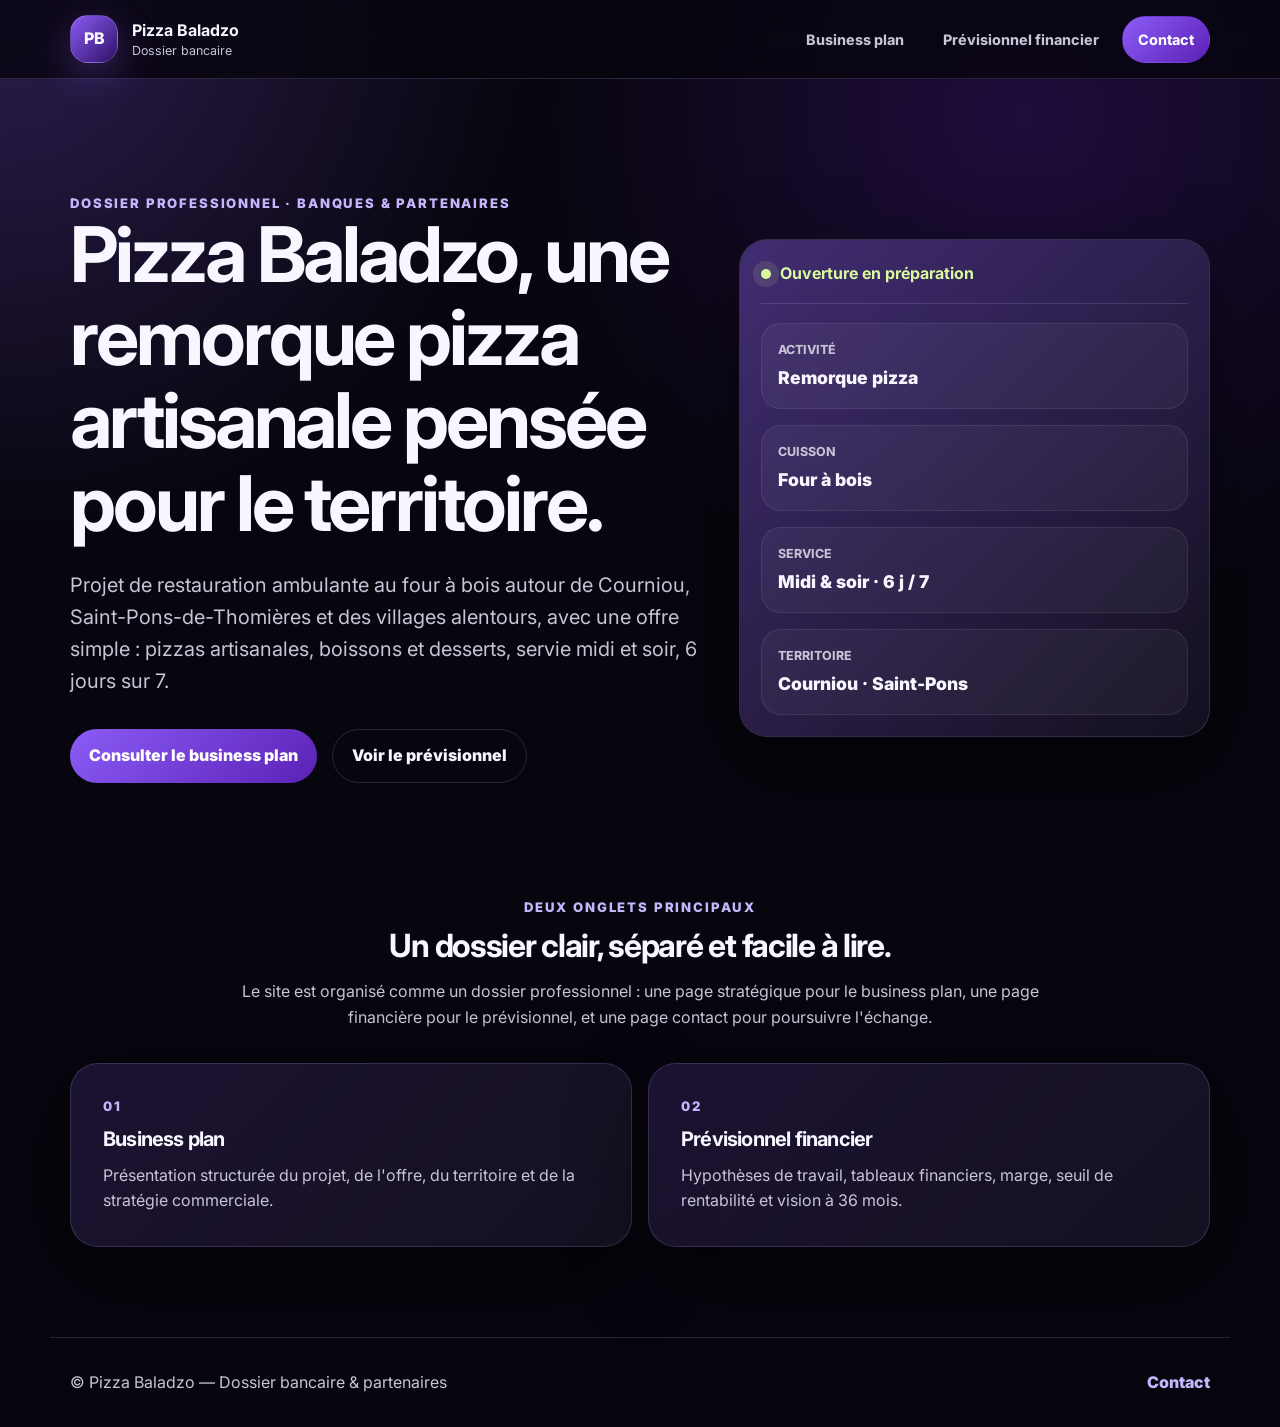
==== commit a83db684: "Restructure site into dedicated dossier pages" ====
--- a/index.html
+++ b/index.html
@@ -5,9 +5,9 @@
     <meta name="viewport" content="width=device-width, initial-scale=1" />
     <meta
       name="description"
-      content="Dossier de présentation bancaire Pizza Baladzo : remorque pizza artisanale au four à bois autour de Courniou et Saint-Pons-de-Thomières."
+      content="Dossier bancaire Pizza Baladzo : projet de remorque pizza artisanale au four à bois autour de Courniou et Saint-Pons-de-Thomières."
     />
-    <title>Pizza Baladzo — Présentation bancaire</title>
+    <title>Pizza Baladzo — Dossier bancaire</title>
     <link rel="preconnect" href="https://fonts.googleapis.com" />
     <link rel="preconnect" href="https://fonts.gstatic.com" crossorigin />
     <link
@@ -17,13 +17,13 @@
     <link rel="stylesheet" href="styles.css" />
   </head>
   <body>
-    <header class="site-header" id="top">
+    <header class="site-header">
       <nav class="navbar" aria-label="Navigation principale">
-        <a class="brand" href="#top" aria-label="Retour à l'accueil Pizza Baladzo">
+        <a class="brand" href="index.html" aria-label="Accueil Pizza Baladzo">
           <span class="brand-mark">PB</span>
           <span>
             <strong>Pizza Baladzo</strong>
-            <small>Dossier de présentation</small>
+            <small>Dossier bancaire</small>
           </span>
         </a>
         <button class="nav-toggle" type="button" aria-expanded="false" aria-controls="main-menu">
@@ -31,460 +31,82 @@
           <span></span><span></span><span></span>
         </button>
         <ul class="nav-links" id="main-menu">
-          <li><a href="#projet">Projet</a></li>
-          <li><a href="#business-plan">Business plan</a></li>
-          <li><a href="#previsionnel-financier">Prévisionnel financier</a></li>
-          <li><a href="#porteur">Porteur</a></li>
-          <li><a href="#concept">Concept</a></li>
-          <li><a href="#marche">Marché</a></li>
-          <li><a href="#investissements">Investissements</a></li>
-          <li><a href="#previsionnel">Prévisionnel</a></li>
-          <li><a href="#forces">Forces</a></li>
-          <li><a href="#calendrier">Calendrier</a></li>
-          <li><a class="nav-cta" href="#contact">Contact</a></li>
+          <li><a href="business-plan.html">Business plan</a></li>
+          <li><a href="previsionnel-financier.html">Prévisionnel financier</a></li>
+          <li><a class="nav-cta" href="contact.html">Contact</a></li>
         </ul>
       </nav>
     </header>
 
     <main>
-      <section class="hero page-section" id="projet" aria-labelledby="projet-title">
+      <section class="hero page-shell" aria-labelledby="home-title">
         <div class="hero-content">
-          <p class="eyebrow">01 · Accueil / résumé du projet</p>
-          <h1 id="projet-title">Un projet mobile, authentique et structurant pour le territoire.</h1>
+          <p class="eyebrow">Dossier professionnel · banques & partenaires</p>
+          <h1 id="home-title">Pizza Baladzo, une remorque pizza artisanale pensée pour le territoire.</h1>
           <p class="hero-lead">
-            Pizza Baladzo est une activité de restauration ambulante dédiée aux pizzas artisanales,
-            boissons et desserts, avec une ouverture prévue midi et soir, 6 jours sur 7, autour de
-            Courniou et Saint-Pons-de-Thomières.
+            Projet de restauration ambulante au four à bois autour de Courniou,
+            Saint-Pons-de-Thomières et des villages alentours, avec une offre simple : pizzas
+            artisanales, boissons et desserts, servie midi et soir, 6 jours sur 7.
           </p>
           <div class="hero-actions">
-            <a class="button button-primary" href="#previsionnel-financier">Voir le prévisionnel financier</a>
-            <a class="button button-primary" href="#investissements">Voir le besoin de financement</a>
-            <a class="button button-secondary" href="#contact">Échanger sur le projet</a>
+            <a class="button button-primary" href="business-plan.html">Consulter le business plan</a>
+            <a class="button button-secondary" href="previsionnel-financier.html">Voir le prévisionnel</a>
           </div>
         </div>
-        <aside class="hero-card" aria-label="Chiffres clés du projet">
+
+        <aside class="hero-card" aria-label="Synthèse du dossier">
           <div class="hero-card-header">
             <span class="status-dot"></span>
             <span>Ouverture en préparation</span>
           </div>
           <dl class="key-metrics">
             <div>
-              <dt>Service</dt>
-              <dd>Midi & soir</dd>
+              <dt>Activité</dt>
+              <dd>Remorque pizza</dd>
             </div>
             <div>
-              <dt>Rythme</dt>
-              <dd>6 j / 7</dd>
+              <dt>Cuisson</dt>
+              <dd>Four à bois</dd>
+            </div>
+            <div>
+              <dt>Service</dt>
+              <dd>Midi & soir · 6 j / 7</dd>
             </div>
             <div>
               <dt>Territoire</dt>
               <dd>Courniou · Saint-Pons</dd>
             </div>
-            <div>
-              <dt>Positionnement</dt>
-              <dd>Artisanal premium accessible</dd>
-            </div>
           </dl>
         </aside>
       </section>
 
-      <section class="page-section spotlight-section" id="business-plan" aria-labelledby="business-plan-title">
-        <div class="section-heading wide-heading">
-          <p class="section-label">02 · Business plan</p>
-          <h2 id="business-plan-title">Une synthèse structurée pour présenter le projet aux banques et partenaires.</h2>
+      <section class="page-shell compact-section" aria-labelledby="access-title">
+        <div class="section-heading centered-heading">
+          <p class="section-label">Deux onglets principaux</p>
+          <h2 id="access-title">Un dossier clair, séparé et facile à lire.</h2>
           <p>
-            Cette rubrique rassemble les éléments clés du business plan Pizza Baladzo : proposition de
-            valeur, organisation opérationnelle, clientèle, territoire et stratégie commerciale. Elle est
-            conçue pour donner une lecture claire, sérieuse et rapidement exploitable du projet.
+            Le site est organisé comme un dossier professionnel : une page stratégique pour le business
+            plan, une page financière pour le prévisionnel, et une page contact pour poursuivre l'échange.
           </p>
         </div>
-        <div class="business-grid">
-          <article class="business-card business-card-large">
-            <span class="card-kicker">Résumé du projet</span>
-            <h3>Remorque pizza artisanale au four à bois</h3>
-            <p>
-              Pizza Baladzo prévoit de proposer une offre mobile de pizzas artisanales, boissons et
-              desserts, avec une présence régulière midi et soir, 6 jours sur 7, sur des emplacements
-              identifiés autour de Courniou et Saint-Pons-de-Thomières.
-            </p>
-          </article>
-          <article class="business-card">
-            <span class="card-kicker">Porteur de projet</span>
-            <p>
-              Un entrepreneur de proximité, engagé dans la qualité constante, la relation client,
-              l'hygiène et la fiabilité de service attendues par une activité alimentaire.
-            </p>
-          </article>
-          <article class="business-card">
-            <span class="card-kicker">Concept Pizza Baladzo</span>
-            <p>
-              Un format lisible et différenciant : cuisson au feu de bois, carte volontairement
-              maîtrisée, préparation rapide et image artisanale cohérente avec le territoire.
-            </p>
-          </article>
-          <article class="business-card">
-            <span class="card-kicker">Clientèle visée</span>
-            <p>
-              Habitants, familles, actifs, touristes, associations, marchés, événements locaux et
-              collectivités recherchant une restauration pratique, chaleureuse et régulière.
-            </p>
-          </article>
-          <article class="business-card">
-            <span class="card-kicker">Zone de chalandise</span>
-            <p>
-              Courniou, Saint-Pons-de-Thomières et villages voisins, avec une logique de tournée pour
-              couvrir plusieurs lieux de vie ruraux sans dépendre d'un point fixe unique.
-            </p>
-          </article>
-          <article class="business-card">
-            <span class="card-kicker">Offre commerciale</span>
-            <p>
-              Pizzas artisanales au four à bois, boissons et desserts, afin de sécuriser le panier moyen
-              tout en conservant une offre simple à produire, expliquer et faire évoluer.
-            </p>
-          </article>
-          <article class="business-card">
-            <span class="card-kicker">Organisation prévue</span>
-            <p>
-              Services le midi et le soir, 6 jours sur 7, avec préparation anticipée, suivi des stocks,
-              commandes possibles en amont et adaptation progressive des emplacements.
-            </p>
-          </article>
-          <article class="business-card business-card-large">
-            <span class="card-kicker">Stratégie commerciale</span>
-            <ul class="check-list compact-list">
-              <li>Planning de tournée clair et répété pour créer des habitudes d'achat.</li>
-              <li>Communication locale : réseaux sociaux, affichage, flyers et relais municipaux.</li>
-              <li>Partenariats avec associations, marchés, événements, campings et acteurs touristiques.</li>
-              <li>Suivi des ventes par emplacement pour concentrer les efforts sur les créneaux rentables.</li>
-            </ul>
-          </article>
-          <article class="business-card business-card-large reassurance-card">
-            <span class="card-kicker">Forces du projet</span>
-            <p>
-              Le projet associe mobilité, authenticité du four à bois, investissement maîtrisable,
-              demande locale de restauration pratique et capacité d'ajustement rapide selon les retours
-              clients et la performance des emplacements.
-            </p>
-          </article>
-        </div>
-      </section>
-
-      <section class="page-section split" id="porteur" aria-labelledby="porteur-title">
-        <div>
-          <p class="section-label">03 · Le porteur de projet</p>
-      <section class="page-section split" id="porteur" aria-labelledby="porteur-title">
-        <div>
-          <p class="section-label">02 · Le porteur de projet</p>
-          <h2 id="porteur-title">Un entrepreneur de proximité, engagé dans la qualité et la régularité.</h2>
-        </div>
-        <div class="content-card">
-          <p>
-            Le porteur de projet souhaite développer une activité indépendante, lisible et ancrée
-            localement. La priorité est donnée à une exécution fiable : qualité constante, accueil
-            professionnel, hygiène irréprochable et relation de confiance avec les habitants,
-            collectivités et partenaires du secteur.
-          </p>
-          <ul class="check-list">
-            <li>Volonté de créer une offre de restauration pratique en zone rurale.</li>
-            <li>Approche artisanale valorisant le four à bois et des recettes maîtrisées.</li>
-            <li>Organisation pensée pour assurer le service du midi et du soir.</li>
-          </ul>
-        </div>
-      </section>
-
-      <section class="page-section" id="concept" aria-labelledby="concept-title">
-        <div class="section-heading">
-          <p class="section-label">04 · Concept commercial</p>
-          <p class="section-label">03 · Concept commercial</p>
-          <h2 id="concept-title">Une remorque pizza identifiable, flexible et adaptée aux usages locaux.</h2>
-          <p>
-            Le concept combine mobilité, tradition du feu de bois et gamme courte pour garantir
-            rapidité, qualité et pilotage opérationnel simple.
-          </p>
-        </div>
-        <div class="feature-grid">
-          <article class="feature-card">
-            <span class="feature-icon">🔥</span>
-            <h3>Pizzas au four à bois</h3>
-            <p>Une signature gustative forte, visible et différenciante pour créer l'attachement client.</p>
-          </article>
-          <article class="feature-card">
-            <span class="feature-icon">🥤</span>
-            <h3>Boissons & desserts</h3>
-            <p>Des ventes complémentaires simples pour augmenter le panier moyen sans complexifier l'offre.</p>
-          </article>
-          <article class="feature-card">
-            <span class="feature-icon">📍</span>
-            <h3>Tournée locale</h3>
-            <p>Présence régulière sur des emplacements ciblés afin de devenir un repère hebdomadaire.</p>
-          </article>
-        </div>
-      </section>
-
-      <section class="page-section split reverse" id="marche" aria-labelledby="marche-title">
-        <div class="content-card accent-card">
-          <h3>Zone de chalandise prioritaire</h3>
-          <p>
-            L'activité vise les habitants, actifs, familles, touristes de passage, associations et
-            événements communaux autour de Courniou, Saint-Pons-de-Thomières et des villages voisins.
-          </p>
-          <div class="zone-tags" aria-label="Segments de clientèle">
-            <span>Résidents</span>
-            <span>Actifs</span>
-            <span>Familles</span>
-            <span>Tourisme vert</span>
-            <span>Événements</span>
-          </div>
-        </div>
-        <div>
-          <p class="section-label">05 · Étude de marché</p>
-          <p class="section-label">04 · Étude de marché</p>
-          <h2 id="marche-title">Répondre à un besoin concret de restauration accessible en territoire rural.</h2>
-          <p>
-            La mobilité permet de couvrir plusieurs lieux de vie, d'adapter les jours de présence et
-            de limiter le risque d'un point fixe unique. La régularité de la tournée, la commande
-            anticipée et la proximité sont les leviers principaux de fidélisation.
-          </p>
-        </div>
-      </section>
-
-      <section class="page-section" id="investissements" aria-labelledby="investissements-title">
-        <div class="section-heading">
-          <p class="section-label">06 · Investissements nécessaires</p>
-          <p class="section-label">05 · Investissements nécessaires</p>
-          <h2 id="investissements-title">Un besoin de financement concentré sur l'outil de production et le lancement.</h2>
-        </div>
-        <div class="table-card">
-          <table>
-            <caption>Postes d'investissement à préciser dans le dossier financier final</caption>
-            <thead>
-              <tr>
-                <th scope="col">Poste</th>
-                <th scope="col">Objectif</th>
-                <th scope="col">Priorité</th>
-              </tr>
-            </thead>
-            <tbody>
-              <tr>
-                <td>Remorque équipée</td>
-                <td>Production mobile, stockage, conformité et ergonomie de service.</td>
-                <td><span class="pill">Essentiel</span></td>
-              </tr>
-              <tr>
-                <td>Four à bois & matériel</td>
-                <td>Cuisson, préparation, froid, ustensiles et sécurité alimentaire.</td>
-                <td><span class="pill">Essentiel</span></td>
-              </tr>
-              <tr>
-                <td>Communication</td>
-                <td>Identité visuelle, signalétique, flyers, réseaux sociaux et supports partenaires.</td>
-                <td><span class="pill pill-soft">Lancement</span></td>
-              </tr>
-              <tr>
-                <td>Trésorerie de départ</td>
-                <td>Achats initiaux, consommables, assurance, carburant et marge de sécurité.</td>
-                <td><span class="pill pill-soft">Sécurisation</span></td>
-              </tr>
-            </tbody>
-          </table>
-        </div>
-      </section>
-
-      <section class="page-section" id="previsionnel-financier" aria-labelledby="previsionnel-financier-title">
-        <div class="section-heading wide-heading">
-          <p class="section-label">07 · Prévisionnel financier</p>
-          <h2 id="previsionnel-financier-title">Des hypothèses financières lisibles, prudentes et modifiables.</h2>
-          <p>
-            Les données présentées sont des hypothèses de travail à compléter avec les devis, tarifs,
-            volumes réels, aides obtenues et conditions bancaires. Elles ne constituent pas des chiffres
-            définitifs validés : elles servent de base de discussion rassurante et transparente avec les
-            partenaires financiers.
-          </p>
-        </div>
-
-        <div class="financial-notice">
-          <strong>Principe de lecture bancaire</strong>
-          <span>Chaque montant reste ajustable. Le prévisionnel doit être finalisé avec les devis fournisseurs, le prix de vente arrêté, le nombre de services retenu et la saisonnalité locale.</span>
-        </div>
-
-        <div class="table-card financial-table">
-          <table>
-            <caption>Structure du prévisionnel — hypothèses de travail modifiables</caption>
-            <thead>
-              <tr>
-                <th scope="col">Rubrique</th>
-                <th scope="col">Contenu à préciser</th>
-                <th scope="col">Objectif pour le banquier</th>
-              </tr>
-            </thead>
-            <tbody>
-              <tr>
-                <td>Investissements nécessaires</td>
-                <td>Remorque, four à bois, matériel froid, préparation, sécurité, conformité, signalétique et trésorerie de départ.</td>
-                <td>Identifier le besoin de financement initial et distinguer les postes essentiels des postes de lancement.</td>
-              </tr>
-              <tr>
-                <td>Charges principales</td>
-                <td>Matières premières, emballages, bois, carburant, assurance, entretien, emplacements, communication, frais bancaires et cotisations.</td>
-                <td>Montrer que les charges récurrentes sont connues, suivies et pilotables.</td>
-              </tr>
-              <tr>
-                <td>Sources de chiffre d'affaires</td>
-                <td>Pizzas artisanales, boissons et desserts, avec suivi séparé pour mesurer le panier moyen et les ventes complémentaires.</td>
-                <td>Clarifier les leviers de revenus sans complexifier l'exploitation.</td>
-              </tr>
-              <tr>
-                <td>Hypothèse de CA mensuel</td>
-                <td>À construire selon le nombre de services, le volume moyen de ventes par service, le prix moyen et la saisonnalité.</td>
-                <td>Permettre une simulation prudente puis une montée en puissance progressive.</td>
-              </tr>
-            </tbody>
-          </table>
-        </div>
-
-        <div class="forecast-grid finance-metrics">
-          <article>
-            <strong>Marge estimée</strong>
-            <span>Hypothèse à calculer à partir du coût matière réel, des emballages et du prix de vente moyen.</span>
-          </article>
-          <article>
-            <strong>Seuil de rentabilité</strong>
-            <span>Nombre minimal de ventes mensuelles à définir après validation des charges fixes et variables.</span>
-          </article>
-          <article>
-            <strong>Trésorerie</strong>
-            <span>Réserve de sécurité à ajuster pour absorber le lancement, la saisonnalité et les délais de paiement.</span>
-          </article>
-          <article>
-            <strong>Pilotage</strong>
-            <span>Suivi hebdomadaire du volume vendu, du panier moyen, de la marge matière et des dépenses.</span>
-          </article>
-        </div>
-
-        <div class="table-card financial-table">
-          <table>
-            <caption>Vision simplifiée sur 36 mois — à renseigner avec les hypothèses validées</caption>
-            <thead>
-              <tr>
-                <th scope="col">Période</th>
-                <th scope="col">Priorité de gestion</th>
-                <th scope="col">Indicateurs à suivre</th>
-                <th scope="col">Message financier</th>
-              </tr>
-            </thead>
-            <tbody>
-              <tr>
-                <td>Mois 1 à 12</td>
-                <td>Lancement, tests d'emplacements, stabilisation de la carte et constitution de la clientèle récurrente.</td>
-                <td>Fréquentation par lieu, panier moyen, taux de marge, trésorerie disponible.</td>
-                <td>Phase prudente : les hypothèses sont vérifiées terrain avant d'augmenter les engagements.</td>
-              </tr>
-              <tr>
-                <td>Mois 13 à 24</td>
-                <td>Consolidation des meilleurs créneaux, développement des partenariats et optimisation des achats.</td>
-                <td>Progression du CA mensuel, charges récurrentes, marge matière, remboursement bancaire.</td>
-                <td>Phase de sécurisation : l'activité se concentre sur les emplacements et offres les plus rentables.</td>
-              </tr>
-              <tr>
-                <td>Mois 25 à 36</td>
-                <td>Stabilisation du modèle, renforcement de la notoriété locale et arbitrage des évolutions possibles.</td>
-                <td>Rentabilité, capacité d'autofinancement, trésorerie, besoins de renouvellement du matériel.</td>
-                <td>Phase de pérennisation : le modèle reste simple, mesurable et adaptable.</td>
-              </tr>
-            </tbody>
-          </table>
-        </div>
-
-        <div class="bank-message">
-          <h3>Message rassurant pour les banques</h3>
-          <p>
-            Pizza Baladzo présente un modèle volontairement pilotable : investissement ciblé, offre courte,
-            charges identifiées, suivi des marges et possibilité d'ajuster rapidement les emplacements.
-            Le prévisionnel financier sera finalisé avec des hypothèses prudentes et documentées, afin de
-            sécuriser le remboursement et la trésorerie dès le démarrage.
-          </p>
-        </div>
-      <section class="page-section" id="previsionnel" aria-labelledby="previsionnel-title">
-        <div class="section-heading">
-          <p class="section-label">06 · Prévisionnel simplifié</p>
-          <h2 id="previsionnel-title">Un modèle économique lisible, pilotable par volume et panier moyen.</h2>
-          <p>
-            Les hypothèses ci-dessous sont volontairement simples afin de faciliter l'analyse par les
-            partenaires financiers. Elles seront ajustées avec les devis, emplacements et tarifs définitifs.
-          </p>
-        </div>
-        <div class="forecast-grid">
-          <article>
-            <strong>Revenus</strong>
-            <span>Vente de pizzas, boissons et desserts</span>
-          </article>
-          <article>
-            <strong>Variables clés</strong>
-            <span>Nombre de services, tickets moyens, fréquentation par emplacement</span>
-          </article>
-          <article>
-            <strong>Charges</strong>
-            <span>Matières premières, bois, carburant, assurance, emplacements, communication</span>
-          </article>
-          <article>
-            <strong>Pilotage</strong>
-            <span>Suivi hebdomadaire des volumes, marge matière et trésorerie</span>
-          </article>
-        </div>
-      </section>
-
-      <section class="page-section strengths" id="forces" aria-labelledby="forces-title">
-        <div>
-          <p class="section-label">08 · Forces du projet</p>
-          <p class="section-label">07 · Forces du projet</p>
-          <h2 id="forces-title">Des fondamentaux rassurants pour les financeurs et acteurs publics.</h2>
-        </div>
-        <div class="strength-list">
-          <div><span>01</span><p>Investissement progressif et outil mobile limitant l'exposition à un seul emplacement.</p></div>
-          <div><span>02</span><p>Offre compréhensible, populaire et adaptée au service rapide en milieu rural.</p></div>
-          <div><span>03</span><p>Four à bois comme marqueur d'authenticité et de différenciation commerciale.</p></div>
-          <div><span>04</span><p>Potentiel de partenariats avec collectivités, marchés, événements et associations.</p></div>
-        </div>
-      </section>
-
-      <section class="page-section" id="calendrier" aria-labelledby="calendrier-title">
-        <div class="section-heading">
-          <p class="section-label">09 · Calendrier de lancement</p>
-          <p class="section-label">08 · Calendrier de lancement</p>
-          <h2 id="calendrier-title">Une trajectoire claire jusqu'à l'ouverture commerciale.</h2>
-        </div>
-        <ol class="timeline">
-          <li><strong>Finalisation du financement</strong><span>Validation bancaire, aides mobilisables et budget définitif.</span></li>
-          <li><strong>Acquisition & aménagement</strong><span>Remorque, four, matériel, conformité et assurance.</span></li>
-          <li><strong>Préparation commerciale</strong><span>Carte, fournisseurs, identité visuelle, signalétique et communication locale.</span></li>
-          <li><strong>Tests & ouverture</strong><span>Services pilotes, ajustements opérationnels, lancement midi et soir.</span></li>
-        </ol>
-      </section>
-
-      <section class="page-section contact-section" id="contact" aria-labelledby="contact-title">
-        <div>
-          <p class="section-label">10 · Contact</p>
-          <p class="section-label">09 · Contact</p>
-          <h2 id="contact-title">Un dossier prêt à être complété avec vos demandes de pièces et devis.</h2>
-          <p>
-            Cette présentation est conçue comme un support de discussion avec les banques,
-            collectivités, organismes d'aide et partenaires. Les montants, devis et documents
-            administratifs peuvent être ajoutés facilement lors de la constitution du dossier final.
-          </p>
-        </div>
-        <div class="contact-card">
-          <h3>Pizza Baladzo</h3>
-          <p>Projet de remorque pizza artisanale au four à bois</p>
-          <a class="button button-primary" href="mailto:contact@pizzabaladzo.fr">contact@pizzabaladzo.fr</a>
-          <small>Remplacez l'adresse, le téléphone et les informations légales dans le fichier HTML.</small>
+        <div class="portal-grid">
+          <a class="portal-card" href="business-plan.html">
+            <span class="card-kicker">01</span>
+            <h3>Business plan</h3>
+            <p>Présentation structurée du projet, de l'offre, du territoire et de la stratégie commerciale.</p>
+          </a>
+          <a class="portal-card" href="previsionnel-financier.html">
+            <span class="card-kicker">02</span>
+            <h3>Prévisionnel financier</h3>
+            <p>Hypothèses de travail, tableaux financiers, marge, seuil de rentabilité et vision à 36 mois.</p>
+          </a>
         </div>
       </section>
     </main>
 
     <footer class="site-footer">
-      <p>© Pizza Baladzo — Présentation bancaire & partenaires</p>
-      <a href="#top">Retour en haut</a>
+      <p>© Pizza Baladzo — Dossier bancaire & partenaires</p>
+      <a href="contact.html">Contact</a>
     </footer>
 
     <script src="script.js"></script>
--- a/styles.css
+++ b/styles.css
@@ -1,7 +1,7 @@
 :root {
   --bg: #07050d;
   --bg-soft: #11101a;
-  --bg-card: rgba(22, 18, 34, 0.82);
+  --bg-card: rgba(22, 18, 34, 0.86);
   --violet: #8b5cf6;
   --violet-deep: #5b21b6;
   --violet-soft: #c4b5fd;
@@ -22,7 +22,6 @@
 }
 
 body {
-  margin: 0;
   background:
     radial-gradient(circle at top left, rgba(139, 92, 246, 0.28), transparent 34rem),
     radial-gradient(circle at 80% 8%, rgba(91, 33, 182, 0.28), transparent 32rem),
@@ -30,6 +29,8 @@
   color: var(--text);
   font-family: Inter, system-ui, -apple-system, BlinkMacSystemFont, "Segoe UI", sans-serif;
   line-height: 1.6;
+  margin: 0;
+  min-height: 100vh;
 }
 
 body.menu-open {
@@ -49,30 +50,30 @@
 h1,
 h2,
 h3 {
+  letter-spacing: -0.04em;
+  line-height: 1.08;
   margin: 0;
-  line-height: 1.08;
-  letter-spacing: -0.04em;
 }
 
 h1 {
-  font-size: clamp(2.6rem, 7vw, 5.9rem);
+  font-size: clamp(2.45rem, 6vw, 5.35rem);
 }
 
 h2 {
-  font-size: clamp(2rem, 4vw, 3.6rem);
+  font-size: clamp(1.35rem, 2.5vw, 2.4rem);
 }
 
 h3 {
-  font-size: 1.35rem;
+  font-size: 1.25rem;
 }
 
 .site-header {
+  background: rgba(7, 5, 13, 0.78);
+  backdrop-filter: blur(18px);
+  border-bottom: 1px solid var(--line);
   position: sticky;
   top: 0;
   z-index: 20;
-  border-bottom: 1px solid var(--line);
-  background: rgba(7, 5, 13, 0.76);
-  backdrop-filter: blur(18px);
 }
 
 .navbar {
@@ -118,27 +119,27 @@
 .nav-links {
   align-items: center;
   display: flex;
-  gap: 0.35rem;
+  gap: 0.4rem;
   list-style: none;
   margin: 0;
   padding: 0;
 }
 
 .nav-links a {
+  border: 1px solid transparent;
   border-radius: 999px;
   color: var(--muted);
   display: inline-flex;
-  font-size: 0.84rem;
-  font-weight: 700;
-  padding: 0.6rem 0.72rem;
   font-size: 0.9rem;
-  font-weight: 600;
-  padding: 0.65rem 0.85rem;
+  font-weight: 750;
+  padding: 0.68rem 0.95rem;
 }
 
 .nav-links a:hover,
-.nav-links a:focus-visible {
+.nav-links a:focus-visible,
+.nav-links a.is-active {
   background: rgba(139, 92, 246, 0.14);
+  border-color: var(--line);
   color: var(--text);
   outline: none;
 }
@@ -175,33 +176,35 @@
   width: 1px;
 }
 
-.page-section {
+.page-shell {
   margin: 0 auto;
   max-width: 1180px;
-  padding: clamp(4rem, 8vw, 7rem) 1.25rem;
+  padding: clamp(3rem, 7vw, 6rem) 1.25rem;
 }
 
 .hero {
   align-items: center;
   display: grid;
   gap: 2rem;
-  grid-template-columns: minmax(0, 1.18fr) minmax(320px, 0.82fr);
+  grid-template-columns: minmax(0, 1.15fr) minmax(320px, 0.85fr);
   min-height: calc(100vh - 82px);
 }
 
 .eyebrow,
-.section-label {
+.section-label,
+.card-kicker {
   color: var(--violet-soft);
   font-size: 0.82rem;
-  font-weight: 800;
+  font-weight: 850;
   letter-spacing: 0.14em;
   text-transform: uppercase;
 }
 
-.hero-lead {
-  font-size: clamp(1.05rem, 2vw, 1.3rem);
+.hero-lead,
+.document-hero p {
+  font-size: clamp(1.05rem, 2vw, 1.25rem);
   margin-top: 1.4rem;
-  max-width: 750px;
+  max-width: 770px;
 }
 
 .hero-actions {
@@ -215,7 +218,7 @@
   align-items: center;
   border-radius: 999px;
   display: inline-flex;
-  font-weight: 800;
+  font-weight: 850;
   justify-content: center;
   min-height: 3.15rem;
   padding: 0.85rem 1.2rem;
@@ -226,17 +229,18 @@
   color: var(--text);
 }
 
+.full-button {
+  margin: 1.2rem 0 0.75rem;
+  width: 100%;
+}
+
 .hero-card,
-.content-card,
-.feature-card,
-.business-card,
+.portal-card,
+.info-card,
+.metric-card,
 .table-card,
-.forecast-grid article,
-.financial-notice,
-.bank-message,
-.table-card,
-.forecast-grid article,
-.contact-card {
+.notice-card,
+.bank-message {
   background: var(--bg-card);
   border: 1px solid var(--line);
   border-radius: var(--radius);
@@ -286,7 +290,8 @@
   margin: 1.2rem 0 0;
 }
 
-.key-metrics div {
+.key-metrics div,
+.mini-grid div {
   background: rgba(255, 255, 255, 0.045);
   border: 1px solid rgba(255, 255, 255, 0.08);
   border-radius: 20px;
@@ -296,203 +301,172 @@
 .key-metrics dt {
   color: var(--muted);
   font-size: 0.78rem;
-  font-weight: 700;
+  font-weight: 750;
   text-transform: uppercase;
 }
 
 .key-metrics dd {
   font-size: 1.1rem;
-  font-weight: 800;
+  font-weight: 850;
   margin: 0.25rem 0 0;
 }
 
-.split {
-  align-items: start;
-  display: grid;
-  gap: 2rem;
-  grid-template-columns: minmax(0, 0.8fr) minmax(0, 1fr);
-}
-
-.split.reverse {
-  grid-template-columns: minmax(0, 1fr) minmax(0, 0.9fr);
-}
-
-.content-card {
-  padding: clamp(1.3rem, 3vw, 2rem);
+.compact-section {
+  padding-top: 0;
+}
+
+.section-heading {
+  margin-bottom: 2rem;
+  max-width: 860px;
+}
+
+.centered-heading {
+  margin-inline: auto;
+  text-align: center;
+}
+
+.section-heading h2,
+.document-hero h1 {
+  margin-top: 0.65rem;
+}
+
+.section-heading p:last-child {
+  margin-top: 1rem;
+}
+
+.portal-grid,
+.finance-grid,
+.contact-grid {
+  display: grid;
+  gap: 1rem;
+  grid-template-columns: repeat(2, minmax(0, 1fr));
+}
+
+.portal-card,
+.info-card,
+.metric-card,
+.notice-card,
+.bank-message {
+  padding: clamp(1.25rem, 3vw, 2rem);
+}
+
+.portal-card {
+  background: linear-gradient(135deg, rgba(139, 92, 246, 0.16), rgba(22, 18, 34, 0.92));
+  transition: transform 180ms ease, border-color 180ms ease;
+}
+
+.portal-card:hover,
+.portal-card:focus-visible {
+  border-color: rgba(196, 181, 253, 0.38);
+  outline: none;
+  transform: translateY(-3px);
+}
+
+.portal-card h3,
+.info-card h2,
+.metric-card strong,
+.table-card h2,
+.bank-message h2 {
+  margin-top: 0.55rem;
+}
+
+.portal-card p,
+.info-card p,
+.metric-card p,
+.bank-message p {
+  margin-top: 0.8rem;
+}
+
+.document-page {
+  display: grid;
+  gap: 1.1rem;
+}
+
+.document-hero {
+  background: linear-gradient(135deg, rgba(91, 33, 182, 0.34), rgba(22, 18, 34, 0.42));
+  border: 1px solid var(--line);
+  border-radius: calc(var(--radius) + 8px);
+  padding: clamp(1.6rem, 4vw, 3rem);
+}
+
+.block-grid {
+  display: grid;
+  gap: 1rem;
+  grid-template-columns: repeat(2, minmax(0, 1fr));
+}
+
+.span-2 {
+  grid-column: span 2;
+}
+
+.card-kicker {
+  display: block;
+  margin-bottom: 0.75rem;
+}
+
+.accent-card,
+.reassurance-card {
+  background: linear-gradient(135deg, rgba(91, 33, 182, 0.86), rgba(16, 12, 28, 0.92));
+}
+
+.mini-grid {
+  display: grid;
+  gap: 0.8rem;
+  grid-template-columns: repeat(3, minmax(0, 1fr));
+  margin-top: 1rem;
+}
+
+.mini-grid strong,
+.mini-grid span,
+.metric-card span,
+.metric-card strong,
+.notice-card strong,
+.notice-card span {
+  display: block;
+}
+
+.mini-grid span {
+  color: var(--muted);
+  margin-top: 0.3rem;
 }
 
 .check-list {
   color: var(--text);
   display: grid;
   gap: 0.75rem;
-  margin: 1.4rem 0 0;
+  margin: 1rem 0 0;
   padding-left: 1.2rem;
 }
 
-.section-heading {
-  margin-bottom: 2rem;
-  max-width: 840px;
-}
-
-.section-heading h2,
-.split h2 {
-  margin-top: 0.6rem;
-}
-
-.section-heading p:last-child {
-  margin-top: 1rem;
-}
-
-.wide-heading {
-  max-width: 980px;
-}
-
-.spotlight-section {
-  position: relative;
-}
-
-.spotlight-section::before {
-  background: linear-gradient(135deg, rgba(139, 92, 246, 0.18), transparent 62%);
-  border: 1px solid var(--line);
-  border-radius: calc(var(--radius) + 10px);
-  content: "";
-  inset: clamp(2rem, 5vw, 4rem) 0;
-  opacity: 0.72;
-  pointer-events: none;
-  position: absolute;
-}
-
-.spotlight-section > * {
-  position: relative;
-}
-
-.business-grid {
-  display: grid;
-  gap: 1rem;
+.notice-card {
+  align-items: flex-start;
+  display: grid;
+  gap: 0.35rem;
+}
+
+.notice-card strong,
+.metric-card span,
+.bank-message h2 {
+  color: var(--violet-soft);
+}
+
+.finance-grid {
   grid-template-columns: repeat(3, minmax(0, 1fr));
 }
 
-.business-card {
-  padding: 1.35rem;
-}
-
-.business-card-large {
-  grid-column: span 2;
-}
-
-.business-card h3 {
-  margin-top: 0.45rem;
-}
-
-.card-kicker {
-  color: var(--violet-soft);
+.metric-card strong {
+  color: var(--text);
   display: block;
-  font-size: 0.78rem;
-  font-weight: 900;
-  letter-spacing: 0.1em;
-  margin-bottom: 0.75rem;
-  text-transform: uppercase;
-}
-
-.compact-list {
-  margin-top: 0.9rem;
-}
-
-.reassurance-card {
-  background: linear-gradient(135deg, rgba(91, 33, 182, 0.86), rgba(22, 18, 34, 0.92));
-}
-
-.financial-notice {
-  align-items: flex-start;
-  display: grid;
-  gap: 0.35rem;
-  margin-bottom: 1rem;
-  padding: 1.2rem 1.35rem;
-}
-
-.financial-notice strong,
-.bank-message h3 {
-  color: var(--violet-soft);
-}
-
-.financial-notice span {
-  color: var(--muted);
-}
-
-.financial-table {
-  margin-top: 1rem;
-}
-
-.finance-metrics {
-  margin: 1rem 0;
-}
-
-.bank-message {
-  background: linear-gradient(135deg, rgba(139, 92, 246, 0.18), rgba(22, 18, 34, 0.9));
-  margin-top: 1rem;
-  padding: clamp(1.4rem, 3vw, 2rem);
-}
-
-.bank-message p {
-  margin-top: 0.8rem;
-}
-
-.feature-grid,
-.forecast-grid {
-  display: grid;
-  gap: 1rem;
-  grid-template-columns: repeat(3, minmax(0, 1fr));
-}
-
-.feature-card,
-.forecast-grid article {
-  padding: 1.4rem;
-}
-
-.feature-icon {
-  align-items: center;
-  background: rgba(139, 92, 246, 0.16);
-  border: 1px solid var(--line);
-  border-radius: 18px;
-  display: grid;
-  font-size: 1.55rem;
-  height: 3.2rem;
-  margin-bottom: 1.2rem;
-  place-items: center;
-  width: 3.2rem;
-}
-
-.feature-card p,
-.forecast-grid span {
-  display: block;
-  margin-top: 0.75rem;
-}
-
-.accent-card {
-  background: linear-gradient(135deg, rgba(91, 33, 182, 0.9), rgba(16, 12, 28, 0.92));
-}
-
-.zone-tags {
-  display: flex;
-  flex-wrap: wrap;
-  gap: 0.55rem;
-  margin-top: 1.3rem;
-}
-
-.zone-tags span,
-.pill {
-  background: rgba(255, 255, 255, 0.1);
-  border: 1px solid rgba(255, 255, 255, 0.15);
-  border-radius: 999px;
-  color: var(--text);
-  display: inline-flex;
-  font-size: 0.82rem;
-  font-weight: 800;
-  padding: 0.4rem 0.7rem;
+  font-size: 1.25rem;
 }
 
 .table-card {
   overflow-x: auto;
+  padding: 1.2rem 0 0;
+}
+
+.table-card h2 {
+  padding: 0 1.2rem;
 }
 
 table {
@@ -503,7 +477,7 @@
 
 caption {
   color: var(--muted);
-  padding: 1rem 1.2rem 0;
+  padding: 0.8rem 1.2rem 0;
   text-align: left;
 }
 
@@ -524,111 +498,18 @@
 
 td:first-child {
   color: var(--text);
-  font-weight: 800;
-}
-
-.pill-soft {
-  background: rgba(196, 181, 253, 0.12);
-}
-
-.forecast-grid {
-  grid-template-columns: repeat(4, minmax(0, 1fr));
-}
-
-.forecast-grid strong {
-  color: var(--violet-soft);
-  display: block;
-  font-size: 1.05rem;
-}
-
-.strengths {
-  display: grid;
-  gap: 2rem;
-  grid-template-columns: minmax(0, 0.82fr) minmax(0, 1.18fr);
-}
-
-.strength-list {
-  display: grid;
-  gap: 0.8rem;
-}
-
-.strength-list div {
-  align-items: flex-start;
-  background: rgba(255, 255, 255, 0.045);
-  border: 1px solid var(--line);
-  border-radius: 22px;
-  display: grid;
-  gap: 1rem;
-  grid-template-columns: auto 1fr;
-  padding: 1rem;
-}
-
-.strength-list span {
-  color: var(--violet-soft);
-  font-weight: 900;
-}
-
-.timeline {
-  counter-reset: step;
-  display: grid;
-  gap: 1rem;
-  list-style: none;
-  margin: 0;
-  padding: 0;
-}
-
-.timeline li {
-  background: linear-gradient(90deg, rgba(139, 92, 246, 0.18), rgba(255, 255, 255, 0.04));
-  border: 1px solid var(--line);
-  border-radius: 22px;
-  padding: 1.1rem 1.2rem 1.1rem 4rem;
-  position: relative;
-}
-
-.timeline li::before {
-  align-items: center;
-  background: var(--violet);
-  border-radius: 16px;
-  color: white;
-  content: counter(step);
-  counter-increment: step;
-  display: grid;
-  font-weight: 900;
-  height: 2.3rem;
-  left: 1rem;
-  place-items: center;
-  position: absolute;
-  top: 1rem;
-  width: 2.3rem;
-}
-
-.timeline strong,
-.timeline span {
-  display: block;
-}
-
-.timeline span {
-  color: var(--muted);
-  margin-top: 0.25rem;
-}
-
-.contact-section {
-  align-items: center;
-  display: grid;
-  gap: 2rem;
-  grid-template-columns: minmax(0, 1fr) minmax(300px, 0.55fr);
-}
-
-.contact-card {
-  padding: 1.5rem;
-}
-
-.contact-card .button {
-  margin: 1.2rem 0;
-  width: 100%;
-}
-
-.contact-card small {
+  font-weight: 850;
+}
+
+.contact-page {
+  min-height: calc(100vh - 170px);
+}
+
+.contact-grid {
+  align-items: stretch;
+}
+
+.info-card small {
   color: var(--muted);
   display: block;
 }
@@ -646,11 +527,10 @@
 
 .site-footer a {
   color: var(--violet-soft);
-  font-weight: 800;
-}
-
-@media (max-width: 1120px) {
-@media (max-width: 980px) {
+  font-weight: 850;
+}
+
+@media (max-width: 860px) {
   .nav-toggle {
     display: block;
   }
@@ -675,24 +555,19 @@
   }
 
   .hero,
-  .split,
-  .split.reverse,
-  .strengths,
-  .contact-section {
+  .portal-grid,
+  .block-grid,
+  .finance-grid,
+  .contact-grid {
     grid-template-columns: 1fr;
   }
 
-  .feature-grid,
-  .business-grid,
-  .forecast-grid {
-    grid-template-columns: repeat(2, minmax(0, 1fr));
-  }
-
-  .business-card-large {
+  .span-2 {
     grid-column: span 1;
   }
-  .forecast-grid {
-    grid-template-columns: repeat(2, minmax(0, 1fr));
+
+  .mini-grid {
+    grid-template-columns: 1fr;
   }
 }
 
@@ -705,7 +580,7 @@
     display: none;
   }
 
-  .page-section {
+  .page-shell {
     padding-inline: 1rem;
   }
 
@@ -715,16 +590,8 @@
   }
 
   .hero-actions .button,
-  .feature-grid,
-  .business-grid,
-  .forecast-grid {
+  .portal-card {
     width: 100%;
-  }
-
-  .feature-grid,
-  .business-grid,
-  .forecast-grid {
-    grid-template-columns: 1fr;
   }
 
   table {
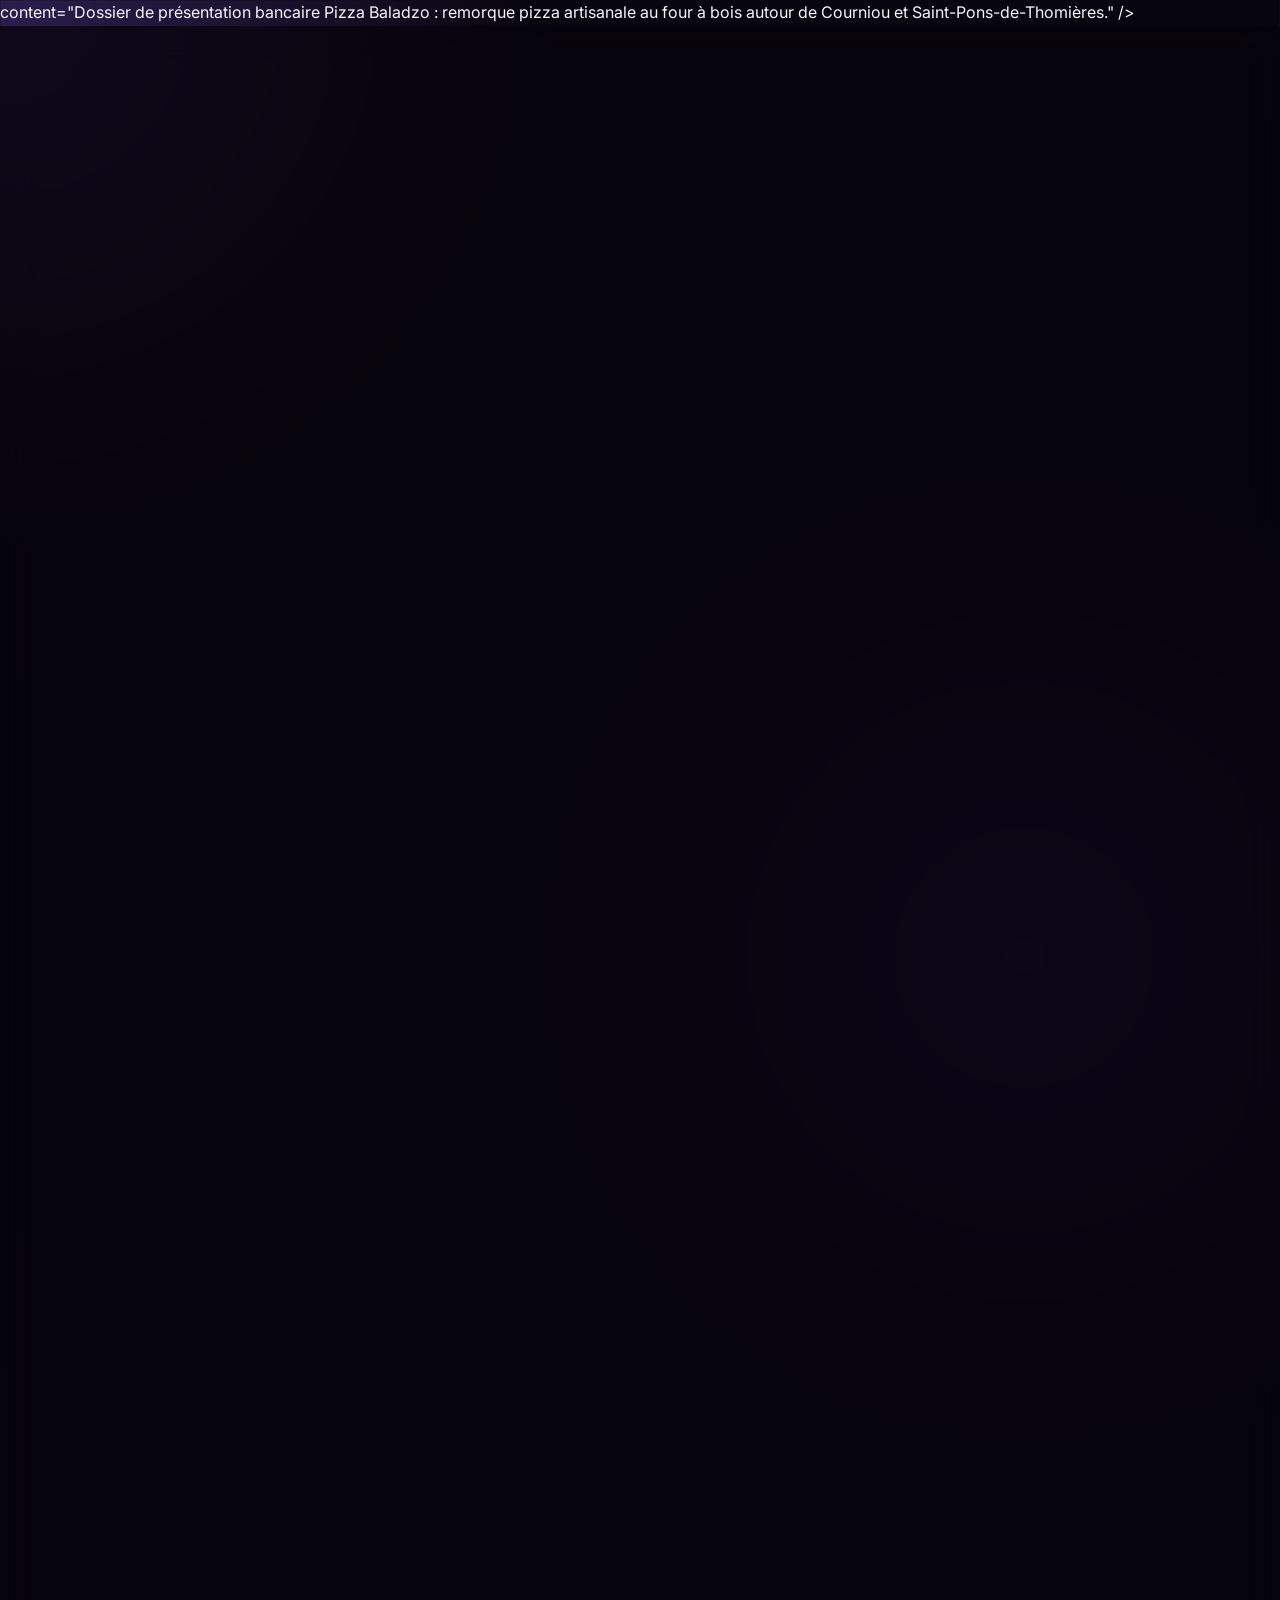
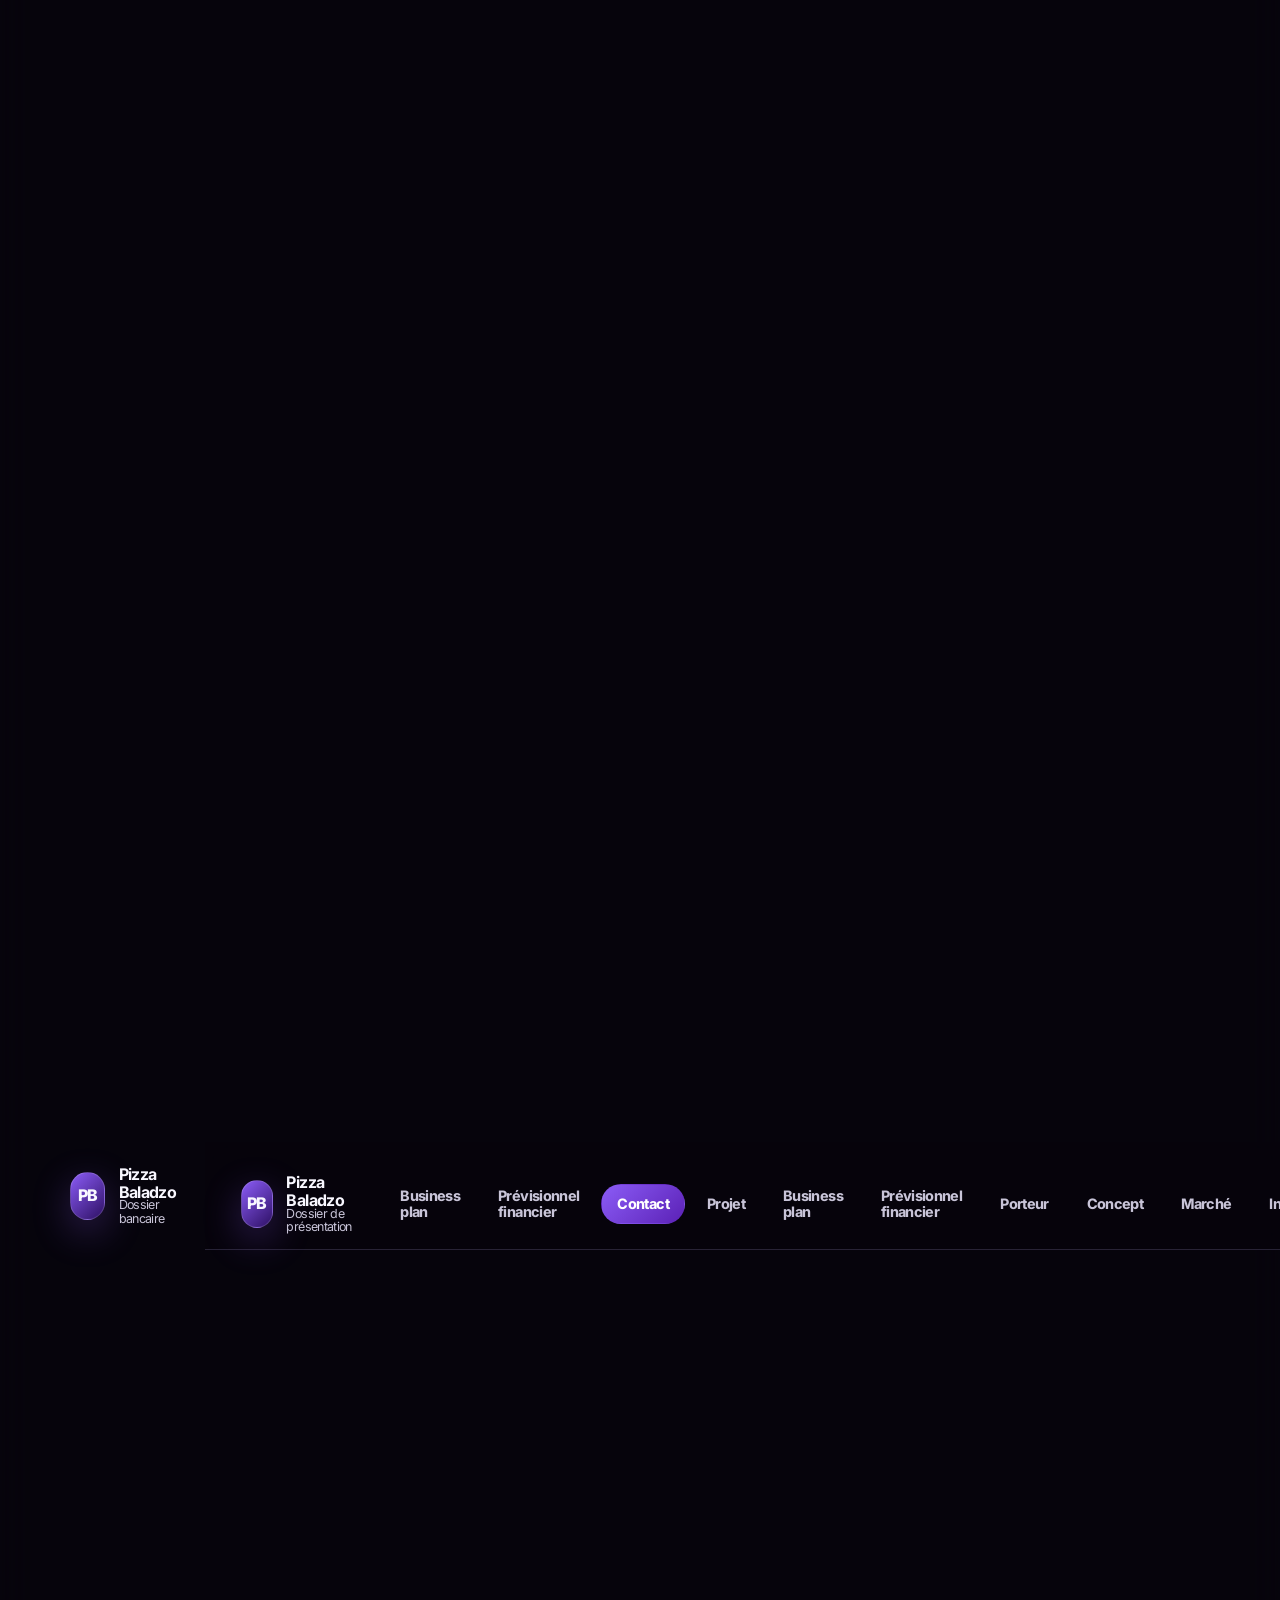
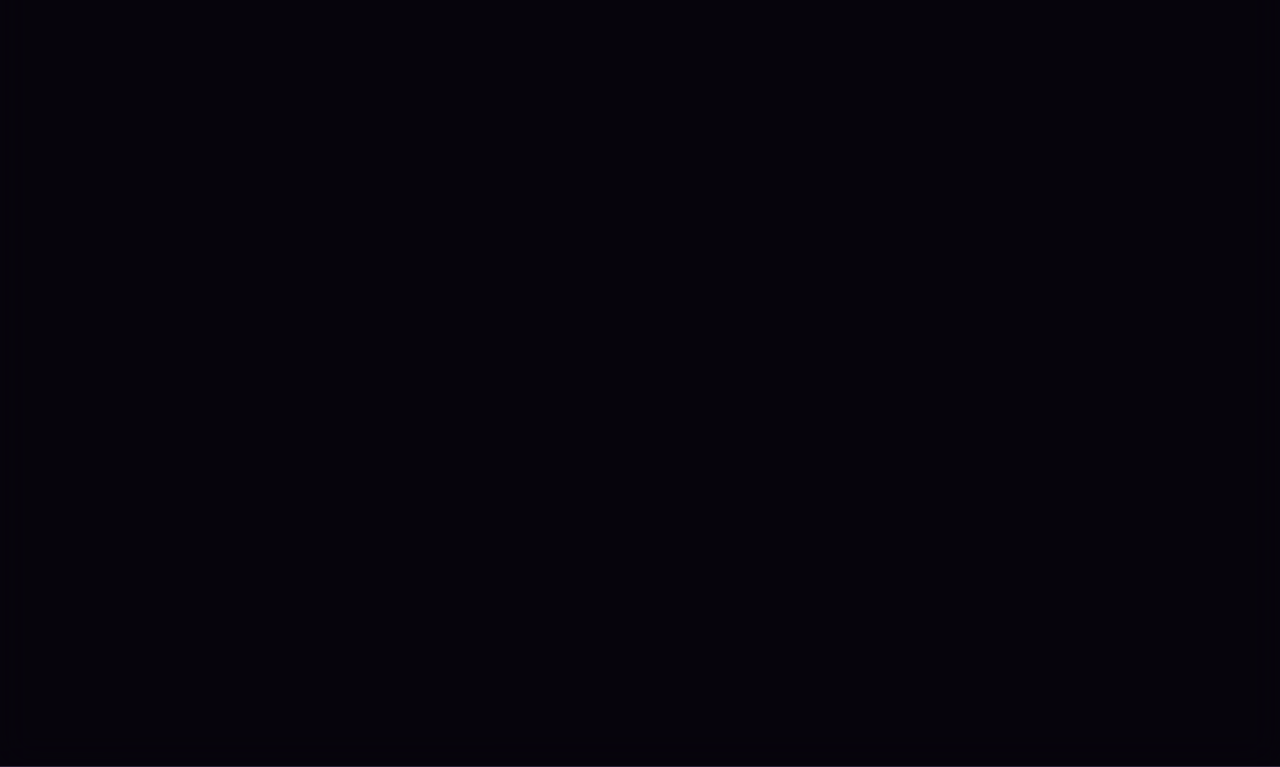
==== commit 7235b18d: "Merge branch 'main' into codex/create-professional-banking-presentation-website-0hht95" ====
--- a/index.html
+++ b/index.html
@@ -8,6 +8,9 @@
       content="Dossier bancaire Pizza Baladzo : projet de remorque pizza artisanale au four à bois autour de Courniou et Saint-Pons-de-Thomières."
     />
     <title>Pizza Baladzo — Dossier bancaire</title>
+      content="Dossier de présentation bancaire Pizza Baladzo : remorque pizza artisanale au four à bois autour de Courniou et Saint-Pons-de-Thomières."
+    />
+    <title>Pizza Baladzo — Présentation bancaire</title>
     <link rel="preconnect" href="https://fonts.googleapis.com" />
     <link rel="preconnect" href="https://fonts.gstatic.com" crossorigin />
     <link
@@ -24,6 +27,13 @@
           <span>
             <strong>Pizza Baladzo</strong>
             <small>Dossier bancaire</small>
+    <header class="site-header" id="top">
+      <nav class="navbar" aria-label="Navigation principale">
+        <a class="brand" href="#top" aria-label="Retour à l'accueil Pizza Baladzo">
+          <span class="brand-mark">PB</span>
+          <span>
+            <strong>Pizza Baladzo</strong>
+            <small>Dossier de présentation</small>
           </span>
         </a>
         <button class="nav-toggle" type="button" aria-expanded="false" aria-controls="main-menu">
@@ -34,6 +44,17 @@
           <li><a href="business-plan.html">Business plan</a></li>
           <li><a href="previsionnel-financier.html">Prévisionnel financier</a></li>
           <li><a class="nav-cta" href="contact.html">Contact</a></li>
+          <li><a href="#projet">Projet</a></li>
+          <li><a href="#business-plan">Business plan</a></li>
+          <li><a href="#previsionnel-financier">Prévisionnel financier</a></li>
+          <li><a href="#porteur">Porteur</a></li>
+          <li><a href="#concept">Concept</a></li>
+          <li><a href="#marche">Marché</a></li>
+          <li><a href="#investissements">Investissements</a></li>
+          <li><a href="#previsionnel">Prévisionnel</a></li>
+          <li><a href="#forces">Forces</a></li>
+          <li><a href="#calendrier">Calendrier</a></li>
+          <li><a class="nav-cta" href="#contact">Contact</a></li>
         </ul>
       </nav>
     </header>
@@ -55,6 +76,22 @@
         </div>
 
         <aside class="hero-card" aria-label="Synthèse du dossier">
+      <section class="hero page-section" id="projet" aria-labelledby="projet-title">
+        <div class="hero-content">
+          <p class="eyebrow">01 · Accueil / résumé du projet</p>
+          <h1 id="projet-title">Un projet mobile, authentique et structurant pour le territoire.</h1>
+          <p class="hero-lead">
+            Pizza Baladzo est une activité de restauration ambulante dédiée aux pizzas artisanales,
+            boissons et desserts, avec une ouverture prévue midi et soir, 6 jours sur 7, autour de
+            Courniou et Saint-Pons-de-Thomières.
+          </p>
+          <div class="hero-actions">
+            <a class="button button-primary" href="#previsionnel-financier">Voir le prévisionnel financier</a>
+            <a class="button button-primary" href="#investissements">Voir le besoin de financement</a>
+            <a class="button button-secondary" href="#contact">Échanger sur le projet</a>
+          </div>
+        </div>
+        <aside class="hero-card" aria-label="Chiffres clés du projet">
           <div class="hero-card-header">
             <span class="status-dot"></span>
             <span>Ouverture en préparation</span>
@@ -71,10 +108,20 @@
             <div>
               <dt>Service</dt>
               <dd>Midi & soir · 6 j / 7</dd>
+              <dt>Service</dt>
+              <dd>Midi & soir</dd>
+            </div>
+            <div>
+              <dt>Rythme</dt>
+              <dd>6 j / 7</dd>
             </div>
             <div>
               <dt>Territoire</dt>
               <dd>Courniou · Saint-Pons</dd>
+            </div>
+            <div>
+              <dt>Positionnement</dt>
+              <dd>Artisanal premium accessible</dd>
             </div>
           </dl>
         </aside>
@@ -100,13 +147,403 @@
             <h3>Prévisionnel financier</h3>
             <p>Hypothèses de travail, tableaux financiers, marge, seuil de rentabilité et vision à 36 mois.</p>
           </a>
+      <section class="page-section spotlight-section" id="business-plan" aria-labelledby="business-plan-title">
+        <div class="section-heading wide-heading">
+          <p class="section-label">02 · Business plan</p>
+          <h2 id="business-plan-title">Une synthèse structurée pour présenter le projet aux banques et partenaires.</h2>
+          <p>
+            Cette rubrique rassemble les éléments clés du business plan Pizza Baladzo : proposition de
+            valeur, organisation opérationnelle, clientèle, territoire et stratégie commerciale. Elle est
+            conçue pour donner une lecture claire, sérieuse et rapidement exploitable du projet.
+          </p>
+        </div>
+        <div class="business-grid">
+          <article class="business-card business-card-large">
+            <span class="card-kicker">Résumé du projet</span>
+            <h3>Remorque pizza artisanale au four à bois</h3>
+            <p>
+              Pizza Baladzo prévoit de proposer une offre mobile de pizzas artisanales, boissons et
+              desserts, avec une présence régulière midi et soir, 6 jours sur 7, sur des emplacements
+              identifiés autour de Courniou et Saint-Pons-de-Thomières.
+            </p>
+          </article>
+          <article class="business-card">
+            <span class="card-kicker">Porteur de projet</span>
+            <p>
+              Un entrepreneur de proximité, engagé dans la qualité constante, la relation client,
+              l'hygiène et la fiabilité de service attendues par une activité alimentaire.
+            </p>
+          </article>
+          <article class="business-card">
+            <span class="card-kicker">Concept Pizza Baladzo</span>
+            <p>
+              Un format lisible et différenciant : cuisson au feu de bois, carte volontairement
+              maîtrisée, préparation rapide et image artisanale cohérente avec le territoire.
+            </p>
+          </article>
+          <article class="business-card">
+            <span class="card-kicker">Clientèle visée</span>
+            <p>
+              Habitants, familles, actifs, touristes, associations, marchés, événements locaux et
+              collectivités recherchant une restauration pratique, chaleureuse et régulière.
+            </p>
+          </article>
+          <article class="business-card">
+            <span class="card-kicker">Zone de chalandise</span>
+            <p>
+              Courniou, Saint-Pons-de-Thomières et villages voisins, avec une logique de tournée pour
+              couvrir plusieurs lieux de vie ruraux sans dépendre d'un point fixe unique.
+            </p>
+          </article>
+          <article class="business-card">
+            <span class="card-kicker">Offre commerciale</span>
+            <p>
+              Pizzas artisanales au four à bois, boissons et desserts, afin de sécuriser le panier moyen
+              tout en conservant une offre simple à produire, expliquer et faire évoluer.
+            </p>
+          </article>
+          <article class="business-card">
+            <span class="card-kicker">Organisation prévue</span>
+            <p>
+              Services le midi et le soir, 6 jours sur 7, avec préparation anticipée, suivi des stocks,
+              commandes possibles en amont et adaptation progressive des emplacements.
+            </p>
+          </article>
+          <article class="business-card business-card-large">
+            <span class="card-kicker">Stratégie commerciale</span>
+            <ul class="check-list compact-list">
+              <li>Planning de tournée clair et répété pour créer des habitudes d'achat.</li>
+              <li>Communication locale : réseaux sociaux, affichage, flyers et relais municipaux.</li>
+              <li>Partenariats avec associations, marchés, événements, campings et acteurs touristiques.</li>
+              <li>Suivi des ventes par emplacement pour concentrer les efforts sur les créneaux rentables.</li>
+            </ul>
+          </article>
+          <article class="business-card business-card-large reassurance-card">
+            <span class="card-kicker">Forces du projet</span>
+            <p>
+              Le projet associe mobilité, authenticité du four à bois, investissement maîtrisable,
+              demande locale de restauration pratique et capacité d'ajustement rapide selon les retours
+              clients et la performance des emplacements.
+            </p>
+          </article>
+        </div>
+      </section>
+
+      <section class="page-section split" id="porteur" aria-labelledby="porteur-title">
+        <div>
+          <p class="section-label">03 · Le porteur de projet</p>
+      <section class="page-section split" id="porteur" aria-labelledby="porteur-title">
+        <div>
+          <p class="section-label">02 · Le porteur de projet</p>
+          <h2 id="porteur-title">Un entrepreneur de proximité, engagé dans la qualité et la régularité.</h2>
+        </div>
+        <div class="content-card">
+          <p>
+            Le porteur de projet souhaite développer une activité indépendante, lisible et ancrée
+            localement. La priorité est donnée à une exécution fiable : qualité constante, accueil
+            professionnel, hygiène irréprochable et relation de confiance avec les habitants,
+            collectivités et partenaires du secteur.
+          </p>
+          <ul class="check-list">
+            <li>Volonté de créer une offre de restauration pratique en zone rurale.</li>
+            <li>Approche artisanale valorisant le four à bois et des recettes maîtrisées.</li>
+            <li>Organisation pensée pour assurer le service du midi et du soir.</li>
+          </ul>
+        </div>
+      </section>
+
+      <section class="page-section" id="concept" aria-labelledby="concept-title">
+        <div class="section-heading">
+          <p class="section-label">04 · Concept commercial</p>
+          <p class="section-label">03 · Concept commercial</p>
+          <h2 id="concept-title">Une remorque pizza identifiable, flexible et adaptée aux usages locaux.</h2>
+          <p>
+            Le concept combine mobilité, tradition du feu de bois et gamme courte pour garantir
+            rapidité, qualité et pilotage opérationnel simple.
+          </p>
+        </div>
+        <div class="feature-grid">
+          <article class="feature-card">
+            <span class="feature-icon">🔥</span>
+            <h3>Pizzas au four à bois</h3>
+            <p>Une signature gustative forte, visible et différenciante pour créer l'attachement client.</p>
+          </article>
+          <article class="feature-card">
+            <span class="feature-icon">🥤</span>
+            <h3>Boissons & desserts</h3>
+            <p>Des ventes complémentaires simples pour augmenter le panier moyen sans complexifier l'offre.</p>
+          </article>
+          <article class="feature-card">
+            <span class="feature-icon">📍</span>
+            <h3>Tournée locale</h3>
+            <p>Présence régulière sur des emplacements ciblés afin de devenir un repère hebdomadaire.</p>
+          </article>
+        </div>
+      </section>
+
+      <section class="page-section split reverse" id="marche" aria-labelledby="marche-title">
+        <div class="content-card accent-card">
+          <h3>Zone de chalandise prioritaire</h3>
+          <p>
+            L'activité vise les habitants, actifs, familles, touristes de passage, associations et
+            événements communaux autour de Courniou, Saint-Pons-de-Thomières et des villages voisins.
+          </p>
+          <div class="zone-tags" aria-label="Segments de clientèle">
+            <span>Résidents</span>
+            <span>Actifs</span>
+            <span>Familles</span>
+            <span>Tourisme vert</span>
+            <span>Événements</span>
+          </div>
+        </div>
+        <div>
+          <p class="section-label">05 · Étude de marché</p>
+          <p class="section-label">04 · Étude de marché</p>
+          <h2 id="marche-title">Répondre à un besoin concret de restauration accessible en territoire rural.</h2>
+          <p>
+            La mobilité permet de couvrir plusieurs lieux de vie, d'adapter les jours de présence et
+            de limiter le risque d'un point fixe unique. La régularité de la tournée, la commande
+            anticipée et la proximité sont les leviers principaux de fidélisation.
+          </p>
+        </div>
+      </section>
+
+      <section class="page-section" id="investissements" aria-labelledby="investissements-title">
+        <div class="section-heading">
+          <p class="section-label">06 · Investissements nécessaires</p>
+          <p class="section-label">05 · Investissements nécessaires</p>
+          <h2 id="investissements-title">Un besoin de financement concentré sur l'outil de production et le lancement.</h2>
+        </div>
+        <div class="table-card">
+          <table>
+            <caption>Postes d'investissement à préciser dans le dossier financier final</caption>
+            <thead>
+              <tr>
+                <th scope="col">Poste</th>
+                <th scope="col">Objectif</th>
+                <th scope="col">Priorité</th>
+              </tr>
+            </thead>
+            <tbody>
+              <tr>
+                <td>Remorque équipée</td>
+                <td>Production mobile, stockage, conformité et ergonomie de service.</td>
+                <td><span class="pill">Essentiel</span></td>
+              </tr>
+              <tr>
+                <td>Four à bois & matériel</td>
+                <td>Cuisson, préparation, froid, ustensiles et sécurité alimentaire.</td>
+                <td><span class="pill">Essentiel</span></td>
+              </tr>
+              <tr>
+                <td>Communication</td>
+                <td>Identité visuelle, signalétique, flyers, réseaux sociaux et supports partenaires.</td>
+                <td><span class="pill pill-soft">Lancement</span></td>
+              </tr>
+              <tr>
+                <td>Trésorerie de départ</td>
+                <td>Achats initiaux, consommables, assurance, carburant et marge de sécurité.</td>
+                <td><span class="pill pill-soft">Sécurisation</span></td>
+              </tr>
+            </tbody>
+          </table>
+        </div>
+      </section>
+
+      <section class="page-section" id="previsionnel-financier" aria-labelledby="previsionnel-financier-title">
+        <div class="section-heading wide-heading">
+          <p class="section-label">07 · Prévisionnel financier</p>
+          <h2 id="previsionnel-financier-title">Des hypothèses financières lisibles, prudentes et modifiables.</h2>
+          <p>
+            Les données présentées sont des hypothèses de travail à compléter avec les devis, tarifs,
+            volumes réels, aides obtenues et conditions bancaires. Elles ne constituent pas des chiffres
+            définitifs validés : elles servent de base de discussion rassurante et transparente avec les
+            partenaires financiers.
+          </p>
+        </div>
+
+        <div class="financial-notice">
+          <strong>Principe de lecture bancaire</strong>
+          <span>Chaque montant reste ajustable. Le prévisionnel doit être finalisé avec les devis fournisseurs, le prix de vente arrêté, le nombre de services retenu et la saisonnalité locale.</span>
+        </div>
+
+        <div class="table-card financial-table">
+          <table>
+            <caption>Structure du prévisionnel — hypothèses de travail modifiables</caption>
+            <thead>
+              <tr>
+                <th scope="col">Rubrique</th>
+                <th scope="col">Contenu à préciser</th>
+                <th scope="col">Objectif pour le banquier</th>
+              </tr>
+            </thead>
+            <tbody>
+              <tr>
+                <td>Investissements nécessaires</td>
+                <td>Remorque, four à bois, matériel froid, préparation, sécurité, conformité, signalétique et trésorerie de départ.</td>
+                <td>Identifier le besoin de financement initial et distinguer les postes essentiels des postes de lancement.</td>
+              </tr>
+              <tr>
+                <td>Charges principales</td>
+                <td>Matières premières, emballages, bois, carburant, assurance, entretien, emplacements, communication, frais bancaires et cotisations.</td>
+                <td>Montrer que les charges récurrentes sont connues, suivies et pilotables.</td>
+              </tr>
+              <tr>
+                <td>Sources de chiffre d'affaires</td>
+                <td>Pizzas artisanales, boissons et desserts, avec suivi séparé pour mesurer le panier moyen et les ventes complémentaires.</td>
+                <td>Clarifier les leviers de revenus sans complexifier l'exploitation.</td>
+              </tr>
+              <tr>
+                <td>Hypothèse de CA mensuel</td>
+                <td>À construire selon le nombre de services, le volume moyen de ventes par service, le prix moyen et la saisonnalité.</td>
+                <td>Permettre une simulation prudente puis une montée en puissance progressive.</td>
+              </tr>
+            </tbody>
+          </table>
+        </div>
+
+        <div class="forecast-grid finance-metrics">
+          <article>
+            <strong>Marge estimée</strong>
+            <span>Hypothèse à calculer à partir du coût matière réel, des emballages et du prix de vente moyen.</span>
+          </article>
+          <article>
+            <strong>Seuil de rentabilité</strong>
+            <span>Nombre minimal de ventes mensuelles à définir après validation des charges fixes et variables.</span>
+          </article>
+          <article>
+            <strong>Trésorerie</strong>
+            <span>Réserve de sécurité à ajuster pour absorber le lancement, la saisonnalité et les délais de paiement.</span>
+          </article>
+          <article>
+            <strong>Pilotage</strong>
+            <span>Suivi hebdomadaire du volume vendu, du panier moyen, de la marge matière et des dépenses.</span>
+          </article>
+        </div>
+
+        <div class="table-card financial-table">
+          <table>
+            <caption>Vision simplifiée sur 36 mois — à renseigner avec les hypothèses validées</caption>
+            <thead>
+              <tr>
+                <th scope="col">Période</th>
+                <th scope="col">Priorité de gestion</th>
+                <th scope="col">Indicateurs à suivre</th>
+                <th scope="col">Message financier</th>
+              </tr>
+            </thead>
+            <tbody>
+              <tr>
+                <td>Mois 1 à 12</td>
+                <td>Lancement, tests d'emplacements, stabilisation de la carte et constitution de la clientèle récurrente.</td>
+                <td>Fréquentation par lieu, panier moyen, taux de marge, trésorerie disponible.</td>
+                <td>Phase prudente : les hypothèses sont vérifiées terrain avant d'augmenter les engagements.</td>
+              </tr>
+              <tr>
+                <td>Mois 13 à 24</td>
+                <td>Consolidation des meilleurs créneaux, développement des partenariats et optimisation des achats.</td>
+                <td>Progression du CA mensuel, charges récurrentes, marge matière, remboursement bancaire.</td>
+                <td>Phase de sécurisation : l'activité se concentre sur les emplacements et offres les plus rentables.</td>
+              </tr>
+              <tr>
+                <td>Mois 25 à 36</td>
+                <td>Stabilisation du modèle, renforcement de la notoriété locale et arbitrage des évolutions possibles.</td>
+                <td>Rentabilité, capacité d'autofinancement, trésorerie, besoins de renouvellement du matériel.</td>
+                <td>Phase de pérennisation : le modèle reste simple, mesurable et adaptable.</td>
+              </tr>
+            </tbody>
+          </table>
+        </div>
+
+        <div class="bank-message">
+          <h3>Message rassurant pour les banques</h3>
+          <p>
+            Pizza Baladzo présente un modèle volontairement pilotable : investissement ciblé, offre courte,
+            charges identifiées, suivi des marges et possibilité d'ajuster rapidement les emplacements.
+            Le prévisionnel financier sera finalisé avec des hypothèses prudentes et documentées, afin de
+            sécuriser le remboursement et la trésorerie dès le démarrage.
+          </p>
+        </div>
+      <section class="page-section" id="previsionnel" aria-labelledby="previsionnel-title">
+        <div class="section-heading">
+          <p class="section-label">06 · Prévisionnel simplifié</p>
+          <h2 id="previsionnel-title">Un modèle économique lisible, pilotable par volume et panier moyen.</h2>
+          <p>
+            Les hypothèses ci-dessous sont volontairement simples afin de faciliter l'analyse par les
+            partenaires financiers. Elles seront ajustées avec les devis, emplacements et tarifs définitifs.
+          </p>
+        </div>
+        <div class="forecast-grid">
+          <article>
+            <strong>Revenus</strong>
+            <span>Vente de pizzas, boissons et desserts</span>
+          </article>
+          <article>
+            <strong>Variables clés</strong>
+            <span>Nombre de services, tickets moyens, fréquentation par emplacement</span>
+          </article>
+          <article>
+            <strong>Charges</strong>
+            <span>Matières premières, bois, carburant, assurance, emplacements, communication</span>
+          </article>
+          <article>
+            <strong>Pilotage</strong>
+            <span>Suivi hebdomadaire des volumes, marge matière et trésorerie</span>
+          </article>
+        </div>
+      </section>
+
+      <section class="page-section strengths" id="forces" aria-labelledby="forces-title">
+        <div>
+          <p class="section-label">08 · Forces du projet</p>
+          <p class="section-label">07 · Forces du projet</p>
+          <h2 id="forces-title">Des fondamentaux rassurants pour les financeurs et acteurs publics.</h2>
+        </div>
+        <div class="strength-list">
+          <div><span>01</span><p>Investissement progressif et outil mobile limitant l'exposition à un seul emplacement.</p></div>
+          <div><span>02</span><p>Offre compréhensible, populaire et adaptée au service rapide en milieu rural.</p></div>
+          <div><span>03</span><p>Four à bois comme marqueur d'authenticité et de différenciation commerciale.</p></div>
+          <div><span>04</span><p>Potentiel de partenariats avec collectivités, marchés, événements et associations.</p></div>
+        </div>
+      </section>
+
+      <section class="page-section" id="calendrier" aria-labelledby="calendrier-title">
+        <div class="section-heading">
+          <p class="section-label">09 · Calendrier de lancement</p>
+          <p class="section-label">08 · Calendrier de lancement</p>
+          <h2 id="calendrier-title">Une trajectoire claire jusqu'à l'ouverture commerciale.</h2>
+        </div>
+        <ol class="timeline">
+          <li><strong>Finalisation du financement</strong><span>Validation bancaire, aides mobilisables et budget définitif.</span></li>
+          <li><strong>Acquisition & aménagement</strong><span>Remorque, four, matériel, conformité et assurance.</span></li>
+          <li><strong>Préparation commerciale</strong><span>Carte, fournisseurs, identité visuelle, signalétique et communication locale.</span></li>
+          <li><strong>Tests & ouverture</strong><span>Services pilotes, ajustements opérationnels, lancement midi et soir.</span></li>
+        </ol>
+      </section>
+
+      <section class="page-section contact-section" id="contact" aria-labelledby="contact-title">
+        <div>
+          <p class="section-label">10 · Contact</p>
+          <p class="section-label">09 · Contact</p>
+          <h2 id="contact-title">Un dossier prêt à être complété avec vos demandes de pièces et devis.</h2>
+          <p>
+            Cette présentation est conçue comme un support de discussion avec les banques,
+            collectivités, organismes d'aide et partenaires. Les montants, devis et documents
+            administratifs peuvent être ajoutés facilement lors de la constitution du dossier final.
+          </p>
+        </div>
+        <div class="contact-card">
+          <h3>Pizza Baladzo</h3>
+          <p>Projet de remorque pizza artisanale au four à bois</p>
+          <a class="button button-primary" href="mailto:contact@pizzabaladzo.fr">contact@pizzabaladzo.fr</a>
+          <small>Remplacez l'adresse, le téléphone et les informations légales dans le fichier HTML.</small>
         </div>
       </section>
     </main>
 
     <footer class="site-footer">
-      <p>© Pizza Baladzo — Dossier bancaire & partenaires</p>
-      <a href="contact.html">Contact</a>
+      <p>© Pizza Baladzo — Présentation bancaire & partenaires</p>
+      <a href="#top">Retour en haut</a>
     </footer>
 
     <script src="script.js"></script>
--- a/styles.css
+++ b/styles.css
@@ -2,6 +2,7 @@
   --bg: #07050d;
   --bg-soft: #11101a;
   --bg-card: rgba(22, 18, 34, 0.86);
+  --bg-card: rgba(22, 18, 34, 0.82);
   --violet: #8b5cf6;
   --violet-deep: #5b21b6;
   --violet-soft: #c4b5fd;
@@ -22,6 +23,7 @@
 }
 
 body {
+  margin: 0;
   background:
     radial-gradient(circle at top left, rgba(139, 92, 246, 0.28), transparent 34rem),
     radial-gradient(circle at 80% 8%, rgba(91, 33, 182, 0.28), transparent 32rem),
@@ -74,6 +76,30 @@
   position: sticky;
   top: 0;
   z-index: 20;
+  margin: 0;
+  line-height: 1.08;
+  letter-spacing: -0.04em;
+}
+
+h1 {
+  font-size: clamp(2.6rem, 7vw, 5.9rem);
+}
+
+h2 {
+  font-size: clamp(2rem, 4vw, 3.6rem);
+}
+
+h3 {
+  font-size: 1.35rem;
+}
+
+.site-header {
+  position: sticky;
+  top: 0;
+  z-index: 20;
+  border-bottom: 1px solid var(--line);
+  background: rgba(7, 5, 13, 0.76);
+  backdrop-filter: blur(18px);
 }
 
 .navbar {
@@ -120,6 +146,7 @@
   align-items: center;
   display: flex;
   gap: 0.4rem;
+  gap: 0.35rem;
   list-style: none;
   margin: 0;
   padding: 0;
@@ -140,6 +167,20 @@
 .nav-links a.is-active {
   background: rgba(139, 92, 246, 0.14);
   border-color: var(--line);
+  border-radius: 999px;
+  color: var(--muted);
+  display: inline-flex;
+  font-size: 0.84rem;
+  font-weight: 700;
+  padding: 0.6rem 0.72rem;
+  font-size: 0.9rem;
+  font-weight: 600;
+  padding: 0.65rem 0.85rem;
+}
+
+.nav-links a:hover,
+.nav-links a:focus-visible {
+  background: rgba(139, 92, 246, 0.14);
   color: var(--text);
   outline: none;
 }
@@ -180,6 +221,10 @@
   margin: 0 auto;
   max-width: 1180px;
   padding: clamp(3rem, 7vw, 6rem) 1.25rem;
+.page-section {
+  margin: 0 auto;
+  max-width: 1180px;
+  padding: clamp(4rem, 8vw, 7rem) 1.25rem;
 }
 
 .hero {
@@ -187,6 +232,7 @@
   display: grid;
   gap: 2rem;
   grid-template-columns: minmax(0, 1.15fr) minmax(320px, 0.85fr);
+  grid-template-columns: minmax(0, 1.18fr) minmax(320px, 0.82fr);
   min-height: calc(100vh - 82px);
 }
 
@@ -196,6 +242,10 @@
   color: var(--violet-soft);
   font-size: 0.82rem;
   font-weight: 850;
+.section-label {
+  color: var(--violet-soft);
+  font-size: 0.82rem;
+  font-weight: 800;
   letter-spacing: 0.14em;
   text-transform: uppercase;
 }
@@ -205,6 +255,10 @@
   font-size: clamp(1.05rem, 2vw, 1.25rem);
   margin-top: 1.4rem;
   max-width: 770px;
+.hero-lead {
+  font-size: clamp(1.05rem, 2vw, 1.3rem);
+  margin-top: 1.4rem;
+  max-width: 750px;
 }
 
 .hero-actions {
@@ -219,6 +273,7 @@
   border-radius: 999px;
   display: inline-flex;
   font-weight: 850;
+  font-weight: 800;
   justify-content: center;
   min-height: 3.15rem;
   padding: 0.85rem 1.2rem;
@@ -241,6 +296,17 @@
 .table-card,
 .notice-card,
 .bank-message {
+.hero-card,
+.content-card,
+.feature-card,
+.business-card,
+.table-card,
+.forecast-grid article,
+.financial-notice,
+.bank-message,
+.table-card,
+.forecast-grid article,
+.contact-card {
   background: var(--bg-card);
   border: 1px solid var(--line);
   border-radius: var(--radius);
@@ -292,6 +358,7 @@
 
 .key-metrics div,
 .mini-grid div {
+.key-metrics div {
   background: rgba(255, 255, 255, 0.045);
   border: 1px solid rgba(255, 255, 255, 0.08);
   border-radius: 20px;
@@ -302,6 +369,7 @@
   color: var(--muted);
   font-size: 0.78rem;
   font-weight: 750;
+  font-weight: 700;
   text-transform: uppercase;
 }
 
@@ -458,15 +526,197 @@
   color: var(--text);
   display: block;
   font-size: 1.25rem;
+  font-weight: 800;
+  margin: 0.25rem 0 0;
+}
+
+.split {
+  align-items: start;
+  display: grid;
+  gap: 2rem;
+  grid-template-columns: minmax(0, 0.8fr) minmax(0, 1fr);
+}
+
+.split.reverse {
+  grid-template-columns: minmax(0, 1fr) minmax(0, 0.9fr);
+}
+
+.content-card {
+  padding: clamp(1.3rem, 3vw, 2rem);
+}
+
+.check-list {
+  color: var(--text);
+  display: grid;
+  gap: 0.75rem;
+  margin: 1.4rem 0 0;
+  padding-left: 1.2rem;
+}
+
+.section-heading {
+  margin-bottom: 2rem;
+  max-width: 840px;
+}
+
+.section-heading h2,
+.split h2 {
+  margin-top: 0.6rem;
+}
+
+.section-heading p:last-child {
+  margin-top: 1rem;
+}
+
+.wide-heading {
+  max-width: 980px;
+}
+
+.spotlight-section {
+  position: relative;
+}
+
+.spotlight-section::before {
+  background: linear-gradient(135deg, rgba(139, 92, 246, 0.18), transparent 62%);
+  border: 1px solid var(--line);
+  border-radius: calc(var(--radius) + 10px);
+  content: "";
+  inset: clamp(2rem, 5vw, 4rem) 0;
+  opacity: 0.72;
+  pointer-events: none;
+  position: absolute;
+}
+
+.spotlight-section > * {
+  position: relative;
+}
+
+.business-grid {
+  display: grid;
+  gap: 1rem;
+  grid-template-columns: repeat(3, minmax(0, 1fr));
+}
+
+.business-card {
+  padding: 1.35rem;
+}
+
+.business-card-large {
+  grid-column: span 2;
+}
+
+.business-card h3 {
+  margin-top: 0.45rem;
+}
+
+.card-kicker {
+  color: var(--violet-soft);
+  display: block;
+  font-size: 0.78rem;
+  font-weight: 900;
+  letter-spacing: 0.1em;
+  margin-bottom: 0.75rem;
+  text-transform: uppercase;
+}
+
+.compact-list {
+  margin-top: 0.9rem;
+}
+
+.reassurance-card {
+  background: linear-gradient(135deg, rgba(91, 33, 182, 0.86), rgba(22, 18, 34, 0.92));
+}
+
+.financial-notice {
+  align-items: flex-start;
+  display: grid;
+  gap: 0.35rem;
+  margin-bottom: 1rem;
+  padding: 1.2rem 1.35rem;
+}
+
+.financial-notice strong,
+.bank-message h3 {
+  color: var(--violet-soft);
+}
+
+.financial-notice span {
+  color: var(--muted);
+}
+
+.financial-table {
+  margin-top: 1rem;
+}
+
+.finance-metrics {
+  margin: 1rem 0;
+}
+
+.bank-message {
+  background: linear-gradient(135deg, rgba(139, 92, 246, 0.18), rgba(22, 18, 34, 0.9));
+  margin-top: 1rem;
+  padding: clamp(1.4rem, 3vw, 2rem);
+}
+
+.bank-message p {
+  margin-top: 0.8rem;
+}
+
+.feature-grid,
+.forecast-grid {
+  display: grid;
+  gap: 1rem;
+  grid-template-columns: repeat(3, minmax(0, 1fr));
+}
+
+.feature-card,
+.forecast-grid article {
+  padding: 1.4rem;
+}
+
+.feature-icon {
+  align-items: center;
+  background: rgba(139, 92, 246, 0.16);
+  border: 1px solid var(--line);
+  border-radius: 18px;
+  display: grid;
+  font-size: 1.55rem;
+  height: 3.2rem;
+  margin-bottom: 1.2rem;
+  place-items: center;
+  width: 3.2rem;
+}
+
+.feature-card p,
+.forecast-grid span {
+  display: block;
+  margin-top: 0.75rem;
+}
+
+.accent-card {
+  background: linear-gradient(135deg, rgba(91, 33, 182, 0.9), rgba(16, 12, 28, 0.92));
+}
+
+.zone-tags {
+  display: flex;
+  flex-wrap: wrap;
+  gap: 0.55rem;
+  margin-top: 1.3rem;
+}
+
+.zone-tags span,
+.pill {
+  background: rgba(255, 255, 255, 0.1);
+  border: 1px solid rgba(255, 255, 255, 0.15);
+  border-radius: 999px;
+  color: var(--text);
+  display: inline-flex;
+  font-size: 0.82rem;
+  font-weight: 800;
+  padding: 0.4rem 0.7rem;
 }
 
 .table-card {
   overflow-x: auto;
-  padding: 1.2rem 0 0;
-}
-
-.table-card h2 {
-  padding: 0 1.2rem;
 }
 
 table {
@@ -478,6 +728,7 @@
 caption {
   color: var(--muted);
   padding: 0.8rem 1.2rem 0;
+  padding: 1rem 1.2rem 0;
   text-align: left;
 }
 
@@ -510,6 +761,111 @@
 }
 
 .info-card small {
+  font-weight: 800;
+}
+
+.pill-soft {
+  background: rgba(196, 181, 253, 0.12);
+}
+
+.forecast-grid {
+  grid-template-columns: repeat(4, minmax(0, 1fr));
+}
+
+.forecast-grid strong {
+  color: var(--violet-soft);
+  display: block;
+  font-size: 1.05rem;
+}
+
+.strengths {
+  display: grid;
+  gap: 2rem;
+  grid-template-columns: minmax(0, 0.82fr) minmax(0, 1.18fr);
+}
+
+.strength-list {
+  display: grid;
+  gap: 0.8rem;
+}
+
+.strength-list div {
+  align-items: flex-start;
+  background: rgba(255, 255, 255, 0.045);
+  border: 1px solid var(--line);
+  border-radius: 22px;
+  display: grid;
+  gap: 1rem;
+  grid-template-columns: auto 1fr;
+  padding: 1rem;
+}
+
+.strength-list span {
+  color: var(--violet-soft);
+  font-weight: 900;
+}
+
+.timeline {
+  counter-reset: step;
+  display: grid;
+  gap: 1rem;
+  list-style: none;
+  margin: 0;
+  padding: 0;
+}
+
+.timeline li {
+  background: linear-gradient(90deg, rgba(139, 92, 246, 0.18), rgba(255, 255, 255, 0.04));
+  border: 1px solid var(--line);
+  border-radius: 22px;
+  padding: 1.1rem 1.2rem 1.1rem 4rem;
+  position: relative;
+}
+
+.timeline li::before {
+  align-items: center;
+  background: var(--violet);
+  border-radius: 16px;
+  color: white;
+  content: counter(step);
+  counter-increment: step;
+  display: grid;
+  font-weight: 900;
+  height: 2.3rem;
+  left: 1rem;
+  place-items: center;
+  position: absolute;
+  top: 1rem;
+  width: 2.3rem;
+}
+
+.timeline strong,
+.timeline span {
+  display: block;
+}
+
+.timeline span {
+  color: var(--muted);
+  margin-top: 0.25rem;
+}
+
+.contact-section {
+  align-items: center;
+  display: grid;
+  gap: 2rem;
+  grid-template-columns: minmax(0, 1fr) minmax(300px, 0.55fr);
+}
+
+.contact-card {
+  padding: 1.5rem;
+}
+
+.contact-card .button {
+  margin: 1.2rem 0;
+  width: 100%;
+}
+
+.contact-card small {
   color: var(--muted);
   display: block;
 }
@@ -531,6 +887,11 @@
 }
 
 @media (max-width: 860px) {
+  font-weight: 800;
+}
+
+@media (max-width: 1120px) {
+@media (max-width: 980px) {
   .nav-toggle {
     display: block;
   }
@@ -568,6 +929,24 @@
 
   .mini-grid {
     grid-template-columns: 1fr;
+  .split,
+  .split.reverse,
+  .strengths,
+  .contact-section {
+    grid-template-columns: 1fr;
+  }
+
+  .feature-grid,
+  .business-grid,
+  .forecast-grid {
+    grid-template-columns: repeat(2, minmax(0, 1fr));
+  }
+
+  .business-card-large {
+    grid-column: span 1;
+  }
+  .forecast-grid {
+    grid-template-columns: repeat(2, minmax(0, 1fr));
   }
 }
 
@@ -581,6 +960,7 @@
   }
 
   .page-shell {
+  .page-section {
     padding-inline: 1rem;
   }
 
@@ -592,6 +972,18 @@
   .hero-actions .button,
   .portal-card {
     width: 100%;
+  }
+
+  .feature-grid,
+  .business-grid,
+  .forecast-grid {
+    width: 100%;
+  }
+
+  .feature-grid,
+  .business-grid,
+  .forecast-grid {
+    grid-template-columns: 1fr;
   }
 
   table {
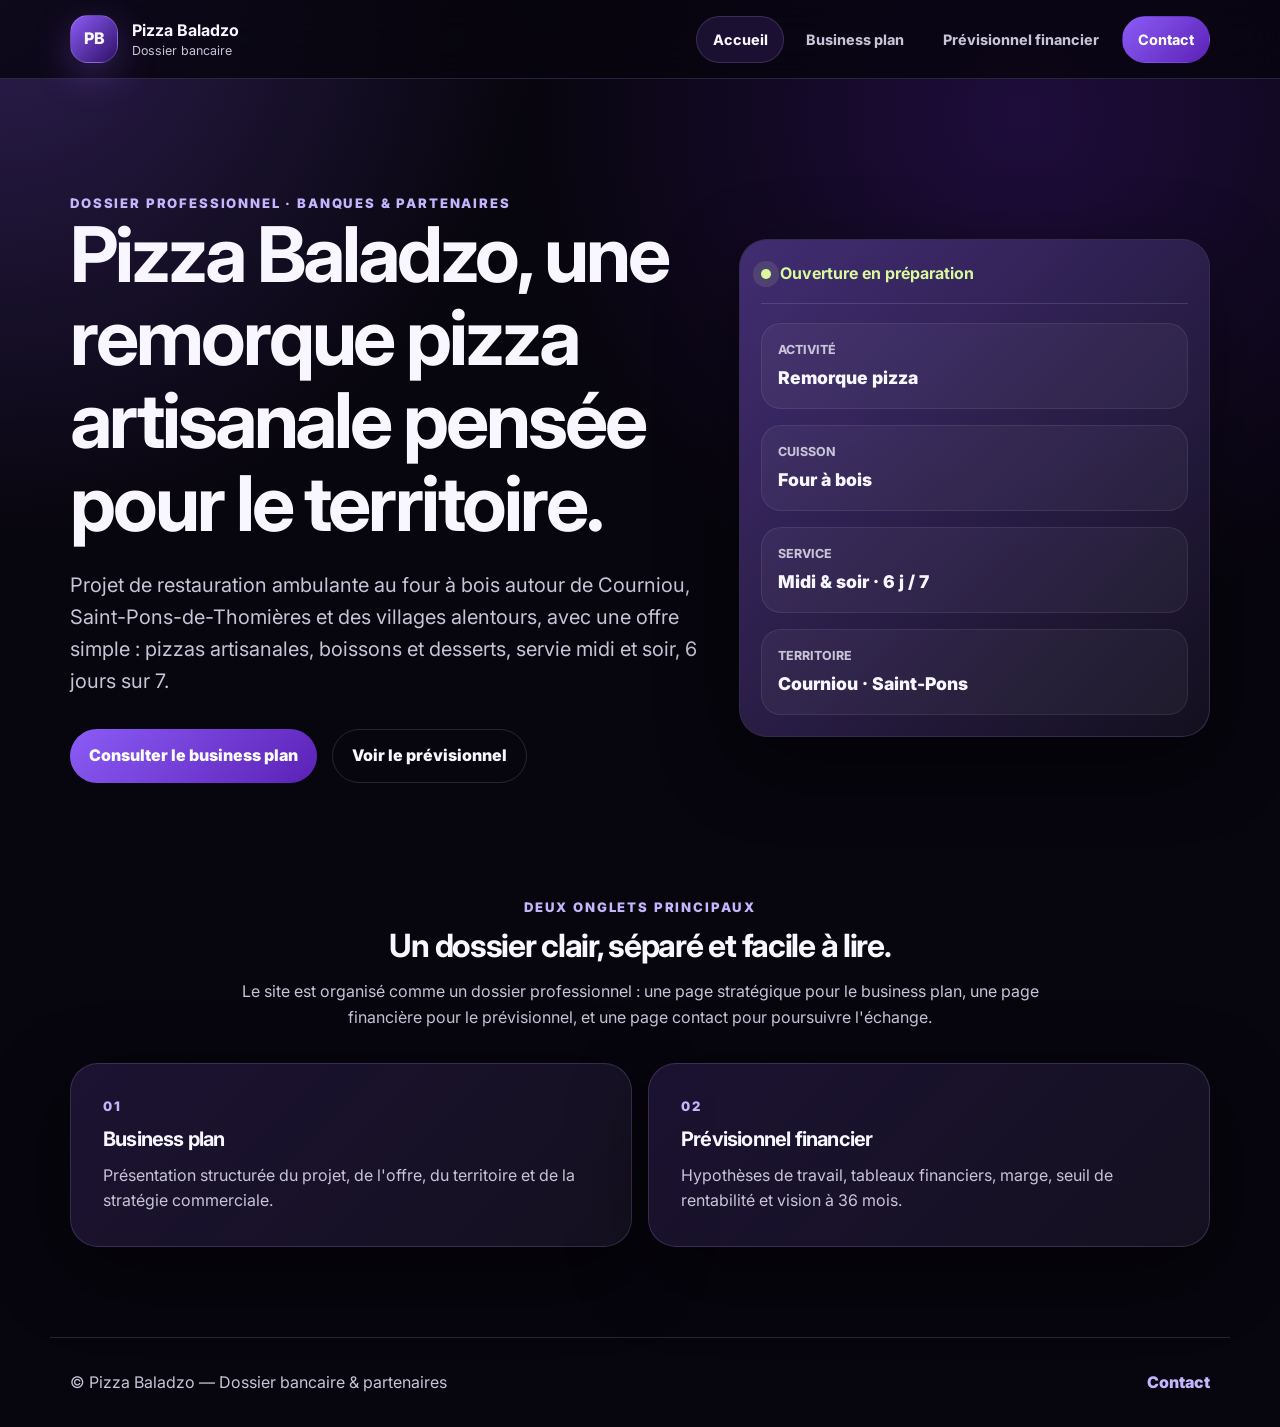
==== commit 055473e2: "Fix HTML document structure and navigation links" ====
--- a/index.html
+++ b/index.html
@@ -1,25 +1,16 @@
-<!doctype html>
+<!DOCTYPE html>
 <html lang="fr">
-  <head>
-    <meta charset="utf-8" />
-    <meta name="viewport" content="width=device-width, initial-scale=1" />
-    <meta
-      name="description"
-      content="Dossier bancaire Pizza Baladzo : projet de remorque pizza artisanale au four à bois autour de Courniou et Saint-Pons-de-Thomières."
-    />
-    <title>Pizza Baladzo — Dossier bancaire</title>
-      content="Dossier de présentation bancaire Pizza Baladzo : remorque pizza artisanale au four à bois autour de Courniou et Saint-Pons-de-Thomières."
-    />
-    <title>Pizza Baladzo — Présentation bancaire</title>
-    <link rel="preconnect" href="https://fonts.googleapis.com" />
-    <link rel="preconnect" href="https://fonts.gstatic.com" crossorigin />
-    <link
-      href="https://fonts.googleapis.com/css2?family=Inter:wght@400;500;600;700;800&display=swap"
-      rel="stylesheet"
-    />
-    <link rel="stylesheet" href="styles.css" />
-  </head>
-  <body>
+<head>
+  <meta charset="UTF-8">
+  <meta name="viewport" content="width=device-width, initial-scale=1.0">
+  <meta name="description" content="Dossier bancaire Pizza Baladzo : projet de remorque pizza artisanale au four à bois autour de Courniou et Saint-Pons-de-Thomières.">
+  <title>Pizza Baladzo — Dossier bancaire</title>
+  <link rel="preconnect" href="https://fonts.googleapis.com">
+  <link rel="preconnect" href="https://fonts.gstatic.com" crossorigin>
+  <link href="https://fonts.googleapis.com/css2?family=Inter:wght@400;500;600;700;800&display=swap" rel="stylesheet">
+  <link rel="stylesheet" href="styles.css">
+</head>
+<body>
     <header class="site-header">
       <nav class="navbar" aria-label="Navigation principale">
         <a class="brand" href="index.html" aria-label="Accueil Pizza Baladzo">
@@ -27,13 +18,6 @@
           <span>
             <strong>Pizza Baladzo</strong>
             <small>Dossier bancaire</small>
-    <header class="site-header" id="top">
-      <nav class="navbar" aria-label="Navigation principale">
-        <a class="brand" href="#top" aria-label="Retour à l'accueil Pizza Baladzo">
-          <span class="brand-mark">PB</span>
-          <span>
-            <strong>Pizza Baladzo</strong>
-            <small>Dossier de présentation</small>
           </span>
         </a>
         <button class="nav-toggle" type="button" aria-expanded="false" aria-controls="main-menu">
@@ -41,20 +25,10 @@
           <span></span><span></span><span></span>
         </button>
         <ul class="nav-links" id="main-menu">
+          <li><a class="is-active" href="index.html" aria-current="page">Accueil</a></li>
           <li><a href="business-plan.html">Business plan</a></li>
           <li><a href="previsionnel-financier.html">Prévisionnel financier</a></li>
           <li><a class="nav-cta" href="contact.html">Contact</a></li>
-          <li><a href="#projet">Projet</a></li>
-          <li><a href="#business-plan">Business plan</a></li>
-          <li><a href="#previsionnel-financier">Prévisionnel financier</a></li>
-          <li><a href="#porteur">Porteur</a></li>
-          <li><a href="#concept">Concept</a></li>
-          <li><a href="#marche">Marché</a></li>
-          <li><a href="#investissements">Investissements</a></li>
-          <li><a href="#previsionnel">Prévisionnel</a></li>
-          <li><a href="#forces">Forces</a></li>
-          <li><a href="#calendrier">Calendrier</a></li>
-          <li><a class="nav-cta" href="#contact">Contact</a></li>
         </ul>
       </nav>
     </header>
@@ -76,22 +50,6 @@
         </div>
 
         <aside class="hero-card" aria-label="Synthèse du dossier">
-      <section class="hero page-section" id="projet" aria-labelledby="projet-title">
-        <div class="hero-content">
-          <p class="eyebrow">01 · Accueil / résumé du projet</p>
-          <h1 id="projet-title">Un projet mobile, authentique et structurant pour le territoire.</h1>
-          <p class="hero-lead">
-            Pizza Baladzo est une activité de restauration ambulante dédiée aux pizzas artisanales,
-            boissons et desserts, avec une ouverture prévue midi et soir, 6 jours sur 7, autour de
-            Courniou et Saint-Pons-de-Thomières.
-          </p>
-          <div class="hero-actions">
-            <a class="button button-primary" href="#previsionnel-financier">Voir le prévisionnel financier</a>
-            <a class="button button-primary" href="#investissements">Voir le besoin de financement</a>
-            <a class="button button-secondary" href="#contact">Échanger sur le projet</a>
-          </div>
-        </div>
-        <aside class="hero-card" aria-label="Chiffres clés du projet">
           <div class="hero-card-header">
             <span class="status-dot"></span>
             <span>Ouverture en préparation</span>
@@ -108,20 +66,10 @@
             <div>
               <dt>Service</dt>
               <dd>Midi & soir · 6 j / 7</dd>
-              <dt>Service</dt>
-              <dd>Midi & soir</dd>
-            </div>
-            <div>
-              <dt>Rythme</dt>
-              <dd>6 j / 7</dd>
             </div>
             <div>
               <dt>Territoire</dt>
               <dd>Courniou · Saint-Pons</dd>
-            </div>
-            <div>
-              <dt>Positionnement</dt>
-              <dd>Artisanal premium accessible</dd>
             </div>
           </dl>
         </aside>
@@ -147,403 +95,13 @@
             <h3>Prévisionnel financier</h3>
             <p>Hypothèses de travail, tableaux financiers, marge, seuil de rentabilité et vision à 36 mois.</p>
           </a>
-      <section class="page-section spotlight-section" id="business-plan" aria-labelledby="business-plan-title">
-        <div class="section-heading wide-heading">
-          <p class="section-label">02 · Business plan</p>
-          <h2 id="business-plan-title">Une synthèse structurée pour présenter le projet aux banques et partenaires.</h2>
-          <p>
-            Cette rubrique rassemble les éléments clés du business plan Pizza Baladzo : proposition de
-            valeur, organisation opérationnelle, clientèle, territoire et stratégie commerciale. Elle est
-            conçue pour donner une lecture claire, sérieuse et rapidement exploitable du projet.
-          </p>
-        </div>
-        <div class="business-grid">
-          <article class="business-card business-card-large">
-            <span class="card-kicker">Résumé du projet</span>
-            <h3>Remorque pizza artisanale au four à bois</h3>
-            <p>
-              Pizza Baladzo prévoit de proposer une offre mobile de pizzas artisanales, boissons et
-              desserts, avec une présence régulière midi et soir, 6 jours sur 7, sur des emplacements
-              identifiés autour de Courniou et Saint-Pons-de-Thomières.
-            </p>
-          </article>
-          <article class="business-card">
-            <span class="card-kicker">Porteur de projet</span>
-            <p>
-              Un entrepreneur de proximité, engagé dans la qualité constante, la relation client,
-              l'hygiène et la fiabilité de service attendues par une activité alimentaire.
-            </p>
-          </article>
-          <article class="business-card">
-            <span class="card-kicker">Concept Pizza Baladzo</span>
-            <p>
-              Un format lisible et différenciant : cuisson au feu de bois, carte volontairement
-              maîtrisée, préparation rapide et image artisanale cohérente avec le territoire.
-            </p>
-          </article>
-          <article class="business-card">
-            <span class="card-kicker">Clientèle visée</span>
-            <p>
-              Habitants, familles, actifs, touristes, associations, marchés, événements locaux et
-              collectivités recherchant une restauration pratique, chaleureuse et régulière.
-            </p>
-          </article>
-          <article class="business-card">
-            <span class="card-kicker">Zone de chalandise</span>
-            <p>
-              Courniou, Saint-Pons-de-Thomières et villages voisins, avec une logique de tournée pour
-              couvrir plusieurs lieux de vie ruraux sans dépendre d'un point fixe unique.
-            </p>
-          </article>
-          <article class="business-card">
-            <span class="card-kicker">Offre commerciale</span>
-            <p>
-              Pizzas artisanales au four à bois, boissons et desserts, afin de sécuriser le panier moyen
-              tout en conservant une offre simple à produire, expliquer et faire évoluer.
-            </p>
-          </article>
-          <article class="business-card">
-            <span class="card-kicker">Organisation prévue</span>
-            <p>
-              Services le midi et le soir, 6 jours sur 7, avec préparation anticipée, suivi des stocks,
-              commandes possibles en amont et adaptation progressive des emplacements.
-            </p>
-          </article>
-          <article class="business-card business-card-large">
-            <span class="card-kicker">Stratégie commerciale</span>
-            <ul class="check-list compact-list">
-              <li>Planning de tournée clair et répété pour créer des habitudes d'achat.</li>
-              <li>Communication locale : réseaux sociaux, affichage, flyers et relais municipaux.</li>
-              <li>Partenariats avec associations, marchés, événements, campings et acteurs touristiques.</li>
-              <li>Suivi des ventes par emplacement pour concentrer les efforts sur les créneaux rentables.</li>
-            </ul>
-          </article>
-          <article class="business-card business-card-large reassurance-card">
-            <span class="card-kicker">Forces du projet</span>
-            <p>
-              Le projet associe mobilité, authenticité du four à bois, investissement maîtrisable,
-              demande locale de restauration pratique et capacité d'ajustement rapide selon les retours
-              clients et la performance des emplacements.
-            </p>
-          </article>
-        </div>
-      </section>
-
-      <section class="page-section split" id="porteur" aria-labelledby="porteur-title">
-        <div>
-          <p class="section-label">03 · Le porteur de projet</p>
-      <section class="page-section split" id="porteur" aria-labelledby="porteur-title">
-        <div>
-          <p class="section-label">02 · Le porteur de projet</p>
-          <h2 id="porteur-title">Un entrepreneur de proximité, engagé dans la qualité et la régularité.</h2>
-        </div>
-        <div class="content-card">
-          <p>
-            Le porteur de projet souhaite développer une activité indépendante, lisible et ancrée
-            localement. La priorité est donnée à une exécution fiable : qualité constante, accueil
-            professionnel, hygiène irréprochable et relation de confiance avec les habitants,
-            collectivités et partenaires du secteur.
-          </p>
-          <ul class="check-list">
-            <li>Volonté de créer une offre de restauration pratique en zone rurale.</li>
-            <li>Approche artisanale valorisant le four à bois et des recettes maîtrisées.</li>
-            <li>Organisation pensée pour assurer le service du midi et du soir.</li>
-          </ul>
-        </div>
-      </section>
-
-      <section class="page-section" id="concept" aria-labelledby="concept-title">
-        <div class="section-heading">
-          <p class="section-label">04 · Concept commercial</p>
-          <p class="section-label">03 · Concept commercial</p>
-          <h2 id="concept-title">Une remorque pizza identifiable, flexible et adaptée aux usages locaux.</h2>
-          <p>
-            Le concept combine mobilité, tradition du feu de bois et gamme courte pour garantir
-            rapidité, qualité et pilotage opérationnel simple.
-          </p>
-        </div>
-        <div class="feature-grid">
-          <article class="feature-card">
-            <span class="feature-icon">🔥</span>
-            <h3>Pizzas au four à bois</h3>
-            <p>Une signature gustative forte, visible et différenciante pour créer l'attachement client.</p>
-          </article>
-          <article class="feature-card">
-            <span class="feature-icon">🥤</span>
-            <h3>Boissons & desserts</h3>
-            <p>Des ventes complémentaires simples pour augmenter le panier moyen sans complexifier l'offre.</p>
-          </article>
-          <article class="feature-card">
-            <span class="feature-icon">📍</span>
-            <h3>Tournée locale</h3>
-            <p>Présence régulière sur des emplacements ciblés afin de devenir un repère hebdomadaire.</p>
-          </article>
-        </div>
-      </section>
-
-      <section class="page-section split reverse" id="marche" aria-labelledby="marche-title">
-        <div class="content-card accent-card">
-          <h3>Zone de chalandise prioritaire</h3>
-          <p>
-            L'activité vise les habitants, actifs, familles, touristes de passage, associations et
-            événements communaux autour de Courniou, Saint-Pons-de-Thomières et des villages voisins.
-          </p>
-          <div class="zone-tags" aria-label="Segments de clientèle">
-            <span>Résidents</span>
-            <span>Actifs</span>
-            <span>Familles</span>
-            <span>Tourisme vert</span>
-            <span>Événements</span>
-          </div>
-        </div>
-        <div>
-          <p class="section-label">05 · Étude de marché</p>
-          <p class="section-label">04 · Étude de marché</p>
-          <h2 id="marche-title">Répondre à un besoin concret de restauration accessible en territoire rural.</h2>
-          <p>
-            La mobilité permet de couvrir plusieurs lieux de vie, d'adapter les jours de présence et
-            de limiter le risque d'un point fixe unique. La régularité de la tournée, la commande
-            anticipée et la proximité sont les leviers principaux de fidélisation.
-          </p>
-        </div>
-      </section>
-
-      <section class="page-section" id="investissements" aria-labelledby="investissements-title">
-        <div class="section-heading">
-          <p class="section-label">06 · Investissements nécessaires</p>
-          <p class="section-label">05 · Investissements nécessaires</p>
-          <h2 id="investissements-title">Un besoin de financement concentré sur l'outil de production et le lancement.</h2>
-        </div>
-        <div class="table-card">
-          <table>
-            <caption>Postes d'investissement à préciser dans le dossier financier final</caption>
-            <thead>
-              <tr>
-                <th scope="col">Poste</th>
-                <th scope="col">Objectif</th>
-                <th scope="col">Priorité</th>
-              </tr>
-            </thead>
-            <tbody>
-              <tr>
-                <td>Remorque équipée</td>
-                <td>Production mobile, stockage, conformité et ergonomie de service.</td>
-                <td><span class="pill">Essentiel</span></td>
-              </tr>
-              <tr>
-                <td>Four à bois & matériel</td>
-                <td>Cuisson, préparation, froid, ustensiles et sécurité alimentaire.</td>
-                <td><span class="pill">Essentiel</span></td>
-              </tr>
-              <tr>
-                <td>Communication</td>
-                <td>Identité visuelle, signalétique, flyers, réseaux sociaux et supports partenaires.</td>
-                <td><span class="pill pill-soft">Lancement</span></td>
-              </tr>
-              <tr>
-                <td>Trésorerie de départ</td>
-                <td>Achats initiaux, consommables, assurance, carburant et marge de sécurité.</td>
-                <td><span class="pill pill-soft">Sécurisation</span></td>
-              </tr>
-            </tbody>
-          </table>
-        </div>
-      </section>
-
-      <section class="page-section" id="previsionnel-financier" aria-labelledby="previsionnel-financier-title">
-        <div class="section-heading wide-heading">
-          <p class="section-label">07 · Prévisionnel financier</p>
-          <h2 id="previsionnel-financier-title">Des hypothèses financières lisibles, prudentes et modifiables.</h2>
-          <p>
-            Les données présentées sont des hypothèses de travail à compléter avec les devis, tarifs,
-            volumes réels, aides obtenues et conditions bancaires. Elles ne constituent pas des chiffres
-            définitifs validés : elles servent de base de discussion rassurante et transparente avec les
-            partenaires financiers.
-          </p>
-        </div>
-
-        <div class="financial-notice">
-          <strong>Principe de lecture bancaire</strong>
-          <span>Chaque montant reste ajustable. Le prévisionnel doit être finalisé avec les devis fournisseurs, le prix de vente arrêté, le nombre de services retenu et la saisonnalité locale.</span>
-        </div>
-
-        <div class="table-card financial-table">
-          <table>
-            <caption>Structure du prévisionnel — hypothèses de travail modifiables</caption>
-            <thead>
-              <tr>
-                <th scope="col">Rubrique</th>
-                <th scope="col">Contenu à préciser</th>
-                <th scope="col">Objectif pour le banquier</th>
-              </tr>
-            </thead>
-            <tbody>
-              <tr>
-                <td>Investissements nécessaires</td>
-                <td>Remorque, four à bois, matériel froid, préparation, sécurité, conformité, signalétique et trésorerie de départ.</td>
-                <td>Identifier le besoin de financement initial et distinguer les postes essentiels des postes de lancement.</td>
-              </tr>
-              <tr>
-                <td>Charges principales</td>
-                <td>Matières premières, emballages, bois, carburant, assurance, entretien, emplacements, communication, frais bancaires et cotisations.</td>
-                <td>Montrer que les charges récurrentes sont connues, suivies et pilotables.</td>
-              </tr>
-              <tr>
-                <td>Sources de chiffre d'affaires</td>
-                <td>Pizzas artisanales, boissons et desserts, avec suivi séparé pour mesurer le panier moyen et les ventes complémentaires.</td>
-                <td>Clarifier les leviers de revenus sans complexifier l'exploitation.</td>
-              </tr>
-              <tr>
-                <td>Hypothèse de CA mensuel</td>
-                <td>À construire selon le nombre de services, le volume moyen de ventes par service, le prix moyen et la saisonnalité.</td>
-                <td>Permettre une simulation prudente puis une montée en puissance progressive.</td>
-              </tr>
-            </tbody>
-          </table>
-        </div>
-
-        <div class="forecast-grid finance-metrics">
-          <article>
-            <strong>Marge estimée</strong>
-            <span>Hypothèse à calculer à partir du coût matière réel, des emballages et du prix de vente moyen.</span>
-          </article>
-          <article>
-            <strong>Seuil de rentabilité</strong>
-            <span>Nombre minimal de ventes mensuelles à définir après validation des charges fixes et variables.</span>
-          </article>
-          <article>
-            <strong>Trésorerie</strong>
-            <span>Réserve de sécurité à ajuster pour absorber le lancement, la saisonnalité et les délais de paiement.</span>
-          </article>
-          <article>
-            <strong>Pilotage</strong>
-            <span>Suivi hebdomadaire du volume vendu, du panier moyen, de la marge matière et des dépenses.</span>
-          </article>
-        </div>
-
-        <div class="table-card financial-table">
-          <table>
-            <caption>Vision simplifiée sur 36 mois — à renseigner avec les hypothèses validées</caption>
-            <thead>
-              <tr>
-                <th scope="col">Période</th>
-                <th scope="col">Priorité de gestion</th>
-                <th scope="col">Indicateurs à suivre</th>
-                <th scope="col">Message financier</th>
-              </tr>
-            </thead>
-            <tbody>
-              <tr>
-                <td>Mois 1 à 12</td>
-                <td>Lancement, tests d'emplacements, stabilisation de la carte et constitution de la clientèle récurrente.</td>
-                <td>Fréquentation par lieu, panier moyen, taux de marge, trésorerie disponible.</td>
-                <td>Phase prudente : les hypothèses sont vérifiées terrain avant d'augmenter les engagements.</td>
-              </tr>
-              <tr>
-                <td>Mois 13 à 24</td>
-                <td>Consolidation des meilleurs créneaux, développement des partenariats et optimisation des achats.</td>
-                <td>Progression du CA mensuel, charges récurrentes, marge matière, remboursement bancaire.</td>
-                <td>Phase de sécurisation : l'activité se concentre sur les emplacements et offres les plus rentables.</td>
-              </tr>
-              <tr>
-                <td>Mois 25 à 36</td>
-                <td>Stabilisation du modèle, renforcement de la notoriété locale et arbitrage des évolutions possibles.</td>
-                <td>Rentabilité, capacité d'autofinancement, trésorerie, besoins de renouvellement du matériel.</td>
-                <td>Phase de pérennisation : le modèle reste simple, mesurable et adaptable.</td>
-              </tr>
-            </tbody>
-          </table>
-        </div>
-
-        <div class="bank-message">
-          <h3>Message rassurant pour les banques</h3>
-          <p>
-            Pizza Baladzo présente un modèle volontairement pilotable : investissement ciblé, offre courte,
-            charges identifiées, suivi des marges et possibilité d'ajuster rapidement les emplacements.
-            Le prévisionnel financier sera finalisé avec des hypothèses prudentes et documentées, afin de
-            sécuriser le remboursement et la trésorerie dès le démarrage.
-          </p>
-        </div>
-      <section class="page-section" id="previsionnel" aria-labelledby="previsionnel-title">
-        <div class="section-heading">
-          <p class="section-label">06 · Prévisionnel simplifié</p>
-          <h2 id="previsionnel-title">Un modèle économique lisible, pilotable par volume et panier moyen.</h2>
-          <p>
-            Les hypothèses ci-dessous sont volontairement simples afin de faciliter l'analyse par les
-            partenaires financiers. Elles seront ajustées avec les devis, emplacements et tarifs définitifs.
-          </p>
-        </div>
-        <div class="forecast-grid">
-          <article>
-            <strong>Revenus</strong>
-            <span>Vente de pizzas, boissons et desserts</span>
-          </article>
-          <article>
-            <strong>Variables clés</strong>
-            <span>Nombre de services, tickets moyens, fréquentation par emplacement</span>
-          </article>
-          <article>
-            <strong>Charges</strong>
-            <span>Matières premières, bois, carburant, assurance, emplacements, communication</span>
-          </article>
-          <article>
-            <strong>Pilotage</strong>
-            <span>Suivi hebdomadaire des volumes, marge matière et trésorerie</span>
-          </article>
-        </div>
-      </section>
-
-      <section class="page-section strengths" id="forces" aria-labelledby="forces-title">
-        <div>
-          <p class="section-label">08 · Forces du projet</p>
-          <p class="section-label">07 · Forces du projet</p>
-          <h2 id="forces-title">Des fondamentaux rassurants pour les financeurs et acteurs publics.</h2>
-        </div>
-        <div class="strength-list">
-          <div><span>01</span><p>Investissement progressif et outil mobile limitant l'exposition à un seul emplacement.</p></div>
-          <div><span>02</span><p>Offre compréhensible, populaire et adaptée au service rapide en milieu rural.</p></div>
-          <div><span>03</span><p>Four à bois comme marqueur d'authenticité et de différenciation commerciale.</p></div>
-          <div><span>04</span><p>Potentiel de partenariats avec collectivités, marchés, événements et associations.</p></div>
-        </div>
-      </section>
-
-      <section class="page-section" id="calendrier" aria-labelledby="calendrier-title">
-        <div class="section-heading">
-          <p class="section-label">09 · Calendrier de lancement</p>
-          <p class="section-label">08 · Calendrier de lancement</p>
-          <h2 id="calendrier-title">Une trajectoire claire jusqu'à l'ouverture commerciale.</h2>
-        </div>
-        <ol class="timeline">
-          <li><strong>Finalisation du financement</strong><span>Validation bancaire, aides mobilisables et budget définitif.</span></li>
-          <li><strong>Acquisition & aménagement</strong><span>Remorque, four, matériel, conformité et assurance.</span></li>
-          <li><strong>Préparation commerciale</strong><span>Carte, fournisseurs, identité visuelle, signalétique et communication locale.</span></li>
-          <li><strong>Tests & ouverture</strong><span>Services pilotes, ajustements opérationnels, lancement midi et soir.</span></li>
-        </ol>
-      </section>
-
-      <section class="page-section contact-section" id="contact" aria-labelledby="contact-title">
-        <div>
-          <p class="section-label">10 · Contact</p>
-          <p class="section-label">09 · Contact</p>
-          <h2 id="contact-title">Un dossier prêt à être complété avec vos demandes de pièces et devis.</h2>
-          <p>
-            Cette présentation est conçue comme un support de discussion avec les banques,
-            collectivités, organismes d'aide et partenaires. Les montants, devis et documents
-            administratifs peuvent être ajoutés facilement lors de la constitution du dossier final.
-          </p>
-        </div>
-        <div class="contact-card">
-          <h3>Pizza Baladzo</h3>
-          <p>Projet de remorque pizza artisanale au four à bois</p>
-          <a class="button button-primary" href="mailto:contact@pizzabaladzo.fr">contact@pizzabaladzo.fr</a>
-          <small>Remplacez l'adresse, le téléphone et les informations légales dans le fichier HTML.</small>
         </div>
       </section>
     </main>
 
     <footer class="site-footer">
-      <p>© Pizza Baladzo — Présentation bancaire & partenaires</p>
-      <a href="#top">Retour en haut</a>
+      <p>© Pizza Baladzo — Dossier bancaire & partenaires</p>
+      <a href="contact.html">Contact</a>
     </footer>
 
     <script src="script.js"></script>
--- a/styles.css
+++ b/styles.css
@@ -2,7 +2,6 @@
   --bg: #07050d;
   --bg-soft: #11101a;
   --bg-card: rgba(22, 18, 34, 0.86);
-  --bg-card: rgba(22, 18, 34, 0.82);
   --violet: #8b5cf6;
   --violet-deep: #5b21b6;
   --violet-soft: #c4b5fd;
@@ -23,7 +22,6 @@
 }
 
 body {
-  margin: 0;
   background:
     radial-gradient(circle at top left, rgba(139, 92, 246, 0.28), transparent 34rem),
     radial-gradient(circle at 80% 8%, rgba(91, 33, 182, 0.28), transparent 32rem),
@@ -76,30 +74,6 @@
   position: sticky;
   top: 0;
   z-index: 20;
-  margin: 0;
-  line-height: 1.08;
-  letter-spacing: -0.04em;
-}
-
-h1 {
-  font-size: clamp(2.6rem, 7vw, 5.9rem);
-}
-
-h2 {
-  font-size: clamp(2rem, 4vw, 3.6rem);
-}
-
-h3 {
-  font-size: 1.35rem;
-}
-
-.site-header {
-  position: sticky;
-  top: 0;
-  z-index: 20;
-  border-bottom: 1px solid var(--line);
-  background: rgba(7, 5, 13, 0.76);
-  backdrop-filter: blur(18px);
 }
 
 .navbar {
@@ -146,7 +120,6 @@
   align-items: center;
   display: flex;
   gap: 0.4rem;
-  gap: 0.35rem;
   list-style: none;
   margin: 0;
   padding: 0;
@@ -167,20 +140,6 @@
 .nav-links a.is-active {
   background: rgba(139, 92, 246, 0.14);
   border-color: var(--line);
-  border-radius: 999px;
-  color: var(--muted);
-  display: inline-flex;
-  font-size: 0.84rem;
-  font-weight: 700;
-  padding: 0.6rem 0.72rem;
-  font-size: 0.9rem;
-  font-weight: 600;
-  padding: 0.65rem 0.85rem;
-}
-
-.nav-links a:hover,
-.nav-links a:focus-visible {
-  background: rgba(139, 92, 246, 0.14);
   color: var(--text);
   outline: none;
 }
@@ -221,10 +180,6 @@
   margin: 0 auto;
   max-width: 1180px;
   padding: clamp(3rem, 7vw, 6rem) 1.25rem;
-.page-section {
-  margin: 0 auto;
-  max-width: 1180px;
-  padding: clamp(4rem, 8vw, 7rem) 1.25rem;
 }
 
 .hero {
@@ -232,7 +187,6 @@
   display: grid;
   gap: 2rem;
   grid-template-columns: minmax(0, 1.15fr) minmax(320px, 0.85fr);
-  grid-template-columns: minmax(0, 1.18fr) minmax(320px, 0.82fr);
   min-height: calc(100vh - 82px);
 }
 
@@ -242,10 +196,6 @@
   color: var(--violet-soft);
   font-size: 0.82rem;
   font-weight: 850;
-.section-label {
-  color: var(--violet-soft);
-  font-size: 0.82rem;
-  font-weight: 800;
   letter-spacing: 0.14em;
   text-transform: uppercase;
 }
@@ -255,10 +205,6 @@
   font-size: clamp(1.05rem, 2vw, 1.25rem);
   margin-top: 1.4rem;
   max-width: 770px;
-.hero-lead {
-  font-size: clamp(1.05rem, 2vw, 1.3rem);
-  margin-top: 1.4rem;
-  max-width: 750px;
 }
 
 .hero-actions {
@@ -273,7 +219,6 @@
   border-radius: 999px;
   display: inline-flex;
   font-weight: 850;
-  font-weight: 800;
   justify-content: center;
   min-height: 3.15rem;
   padding: 0.85rem 1.2rem;
@@ -296,17 +241,6 @@
 .table-card,
 .notice-card,
 .bank-message {
-.hero-card,
-.content-card,
-.feature-card,
-.business-card,
-.table-card,
-.forecast-grid article,
-.financial-notice,
-.bank-message,
-.table-card,
-.forecast-grid article,
-.contact-card {
   background: var(--bg-card);
   border: 1px solid var(--line);
   border-radius: var(--radius);
@@ -358,7 +292,6 @@
 
 .key-metrics div,
 .mini-grid div {
-.key-metrics div {
   background: rgba(255, 255, 255, 0.045);
   border: 1px solid rgba(255, 255, 255, 0.08);
   border-radius: 20px;
@@ -369,7 +302,6 @@
   color: var(--muted);
   font-size: 0.78rem;
   font-weight: 750;
-  font-weight: 700;
   text-transform: uppercase;
 }
 
@@ -526,197 +458,15 @@
   color: var(--text);
   display: block;
   font-size: 1.25rem;
-  font-weight: 800;
-  margin: 0.25rem 0 0;
-}
-
-.split {
-  align-items: start;
-  display: grid;
-  gap: 2rem;
-  grid-template-columns: minmax(0, 0.8fr) minmax(0, 1fr);
-}
-
-.split.reverse {
-  grid-template-columns: minmax(0, 1fr) minmax(0, 0.9fr);
-}
-
-.content-card {
-  padding: clamp(1.3rem, 3vw, 2rem);
-}
-
-.check-list {
-  color: var(--text);
-  display: grid;
-  gap: 0.75rem;
-  margin: 1.4rem 0 0;
-  padding-left: 1.2rem;
-}
-
-.section-heading {
-  margin-bottom: 2rem;
-  max-width: 840px;
-}
-
-.section-heading h2,
-.split h2 {
-  margin-top: 0.6rem;
-}
-
-.section-heading p:last-child {
-  margin-top: 1rem;
-}
-
-.wide-heading {
-  max-width: 980px;
-}
-
-.spotlight-section {
-  position: relative;
-}
-
-.spotlight-section::before {
-  background: linear-gradient(135deg, rgba(139, 92, 246, 0.18), transparent 62%);
-  border: 1px solid var(--line);
-  border-radius: calc(var(--radius) + 10px);
-  content: "";
-  inset: clamp(2rem, 5vw, 4rem) 0;
-  opacity: 0.72;
-  pointer-events: none;
-  position: absolute;
-}
-
-.spotlight-section > * {
-  position: relative;
-}
-
-.business-grid {
-  display: grid;
-  gap: 1rem;
-  grid-template-columns: repeat(3, minmax(0, 1fr));
-}
-
-.business-card {
-  padding: 1.35rem;
-}
-
-.business-card-large {
-  grid-column: span 2;
-}
-
-.business-card h3 {
-  margin-top: 0.45rem;
-}
-
-.card-kicker {
-  color: var(--violet-soft);
-  display: block;
-  font-size: 0.78rem;
-  font-weight: 900;
-  letter-spacing: 0.1em;
-  margin-bottom: 0.75rem;
-  text-transform: uppercase;
-}
-
-.compact-list {
-  margin-top: 0.9rem;
-}
-
-.reassurance-card {
-  background: linear-gradient(135deg, rgba(91, 33, 182, 0.86), rgba(22, 18, 34, 0.92));
-}
-
-.financial-notice {
-  align-items: flex-start;
-  display: grid;
-  gap: 0.35rem;
-  margin-bottom: 1rem;
-  padding: 1.2rem 1.35rem;
-}
-
-.financial-notice strong,
-.bank-message h3 {
-  color: var(--violet-soft);
-}
-
-.financial-notice span {
-  color: var(--muted);
-}
-
-.financial-table {
-  margin-top: 1rem;
-}
-
-.finance-metrics {
-  margin: 1rem 0;
-}
-
-.bank-message {
-  background: linear-gradient(135deg, rgba(139, 92, 246, 0.18), rgba(22, 18, 34, 0.9));
-  margin-top: 1rem;
-  padding: clamp(1.4rem, 3vw, 2rem);
-}
-
-.bank-message p {
-  margin-top: 0.8rem;
-}
-
-.feature-grid,
-.forecast-grid {
-  display: grid;
-  gap: 1rem;
-  grid-template-columns: repeat(3, minmax(0, 1fr));
-}
-
-.feature-card,
-.forecast-grid article {
-  padding: 1.4rem;
-}
-
-.feature-icon {
-  align-items: center;
-  background: rgba(139, 92, 246, 0.16);
-  border: 1px solid var(--line);
-  border-radius: 18px;
-  display: grid;
-  font-size: 1.55rem;
-  height: 3.2rem;
-  margin-bottom: 1.2rem;
-  place-items: center;
-  width: 3.2rem;
-}
-
-.feature-card p,
-.forecast-grid span {
-  display: block;
-  margin-top: 0.75rem;
-}
-
-.accent-card {
-  background: linear-gradient(135deg, rgba(91, 33, 182, 0.9), rgba(16, 12, 28, 0.92));
-}
-
-.zone-tags {
-  display: flex;
-  flex-wrap: wrap;
-  gap: 0.55rem;
-  margin-top: 1.3rem;
-}
-
-.zone-tags span,
-.pill {
-  background: rgba(255, 255, 255, 0.1);
-  border: 1px solid rgba(255, 255, 255, 0.15);
-  border-radius: 999px;
-  color: var(--text);
-  display: inline-flex;
-  font-size: 0.82rem;
-  font-weight: 800;
-  padding: 0.4rem 0.7rem;
 }
 
 .table-card {
   overflow-x: auto;
+  padding: 1.2rem 0 0;
+}
+
+.table-card h2 {
+  padding: 0 1.2rem;
 }
 
 table {
@@ -728,7 +478,6 @@
 caption {
   color: var(--muted);
   padding: 0.8rem 1.2rem 0;
-  padding: 1rem 1.2rem 0;
   text-align: left;
 }
 
@@ -761,111 +510,6 @@
 }
 
 .info-card small {
-  font-weight: 800;
-}
-
-.pill-soft {
-  background: rgba(196, 181, 253, 0.12);
-}
-
-.forecast-grid {
-  grid-template-columns: repeat(4, minmax(0, 1fr));
-}
-
-.forecast-grid strong {
-  color: var(--violet-soft);
-  display: block;
-  font-size: 1.05rem;
-}
-
-.strengths {
-  display: grid;
-  gap: 2rem;
-  grid-template-columns: minmax(0, 0.82fr) minmax(0, 1.18fr);
-}
-
-.strength-list {
-  display: grid;
-  gap: 0.8rem;
-}
-
-.strength-list div {
-  align-items: flex-start;
-  background: rgba(255, 255, 255, 0.045);
-  border: 1px solid var(--line);
-  border-radius: 22px;
-  display: grid;
-  gap: 1rem;
-  grid-template-columns: auto 1fr;
-  padding: 1rem;
-}
-
-.strength-list span {
-  color: var(--violet-soft);
-  font-weight: 900;
-}
-
-.timeline {
-  counter-reset: step;
-  display: grid;
-  gap: 1rem;
-  list-style: none;
-  margin: 0;
-  padding: 0;
-}
-
-.timeline li {
-  background: linear-gradient(90deg, rgba(139, 92, 246, 0.18), rgba(255, 255, 255, 0.04));
-  border: 1px solid var(--line);
-  border-radius: 22px;
-  padding: 1.1rem 1.2rem 1.1rem 4rem;
-  position: relative;
-}
-
-.timeline li::before {
-  align-items: center;
-  background: var(--violet);
-  border-radius: 16px;
-  color: white;
-  content: counter(step);
-  counter-increment: step;
-  display: grid;
-  font-weight: 900;
-  height: 2.3rem;
-  left: 1rem;
-  place-items: center;
-  position: absolute;
-  top: 1rem;
-  width: 2.3rem;
-}
-
-.timeline strong,
-.timeline span {
-  display: block;
-}
-
-.timeline span {
-  color: var(--muted);
-  margin-top: 0.25rem;
-}
-
-.contact-section {
-  align-items: center;
-  display: grid;
-  gap: 2rem;
-  grid-template-columns: minmax(0, 1fr) minmax(300px, 0.55fr);
-}
-
-.contact-card {
-  padding: 1.5rem;
-}
-
-.contact-card .button {
-  margin: 1.2rem 0;
-  width: 100%;
-}
-
-.contact-card small {
   color: var(--muted);
   display: block;
 }
@@ -887,11 +531,6 @@
 }
 
 @media (max-width: 860px) {
-  font-weight: 800;
-}
-
-@media (max-width: 1120px) {
-@media (max-width: 980px) {
   .nav-toggle {
     display: block;
   }
@@ -929,24 +568,6 @@
 
   .mini-grid {
     grid-template-columns: 1fr;
-  .split,
-  .split.reverse,
-  .strengths,
-  .contact-section {
-    grid-template-columns: 1fr;
-  }
-
-  .feature-grid,
-  .business-grid,
-  .forecast-grid {
-    grid-template-columns: repeat(2, minmax(0, 1fr));
-  }
-
-  .business-card-large {
-    grid-column: span 1;
-  }
-  .forecast-grid {
-    grid-template-columns: repeat(2, minmax(0, 1fr));
   }
 }
 
@@ -960,7 +581,6 @@
   }
 
   .page-shell {
-  .page-section {
     padding-inline: 1rem;
   }
 
@@ -972,18 +592,6 @@
   .hero-actions .button,
   .portal-card {
     width: 100%;
-  }
-
-  .feature-grid,
-  .business-grid,
-  .forecast-grid {
-    width: 100%;
-  }
-
-  .feature-grid,
-  .business-grid,
-  .forecast-grid {
-    grid-template-columns: 1fr;
   }
 
   table {
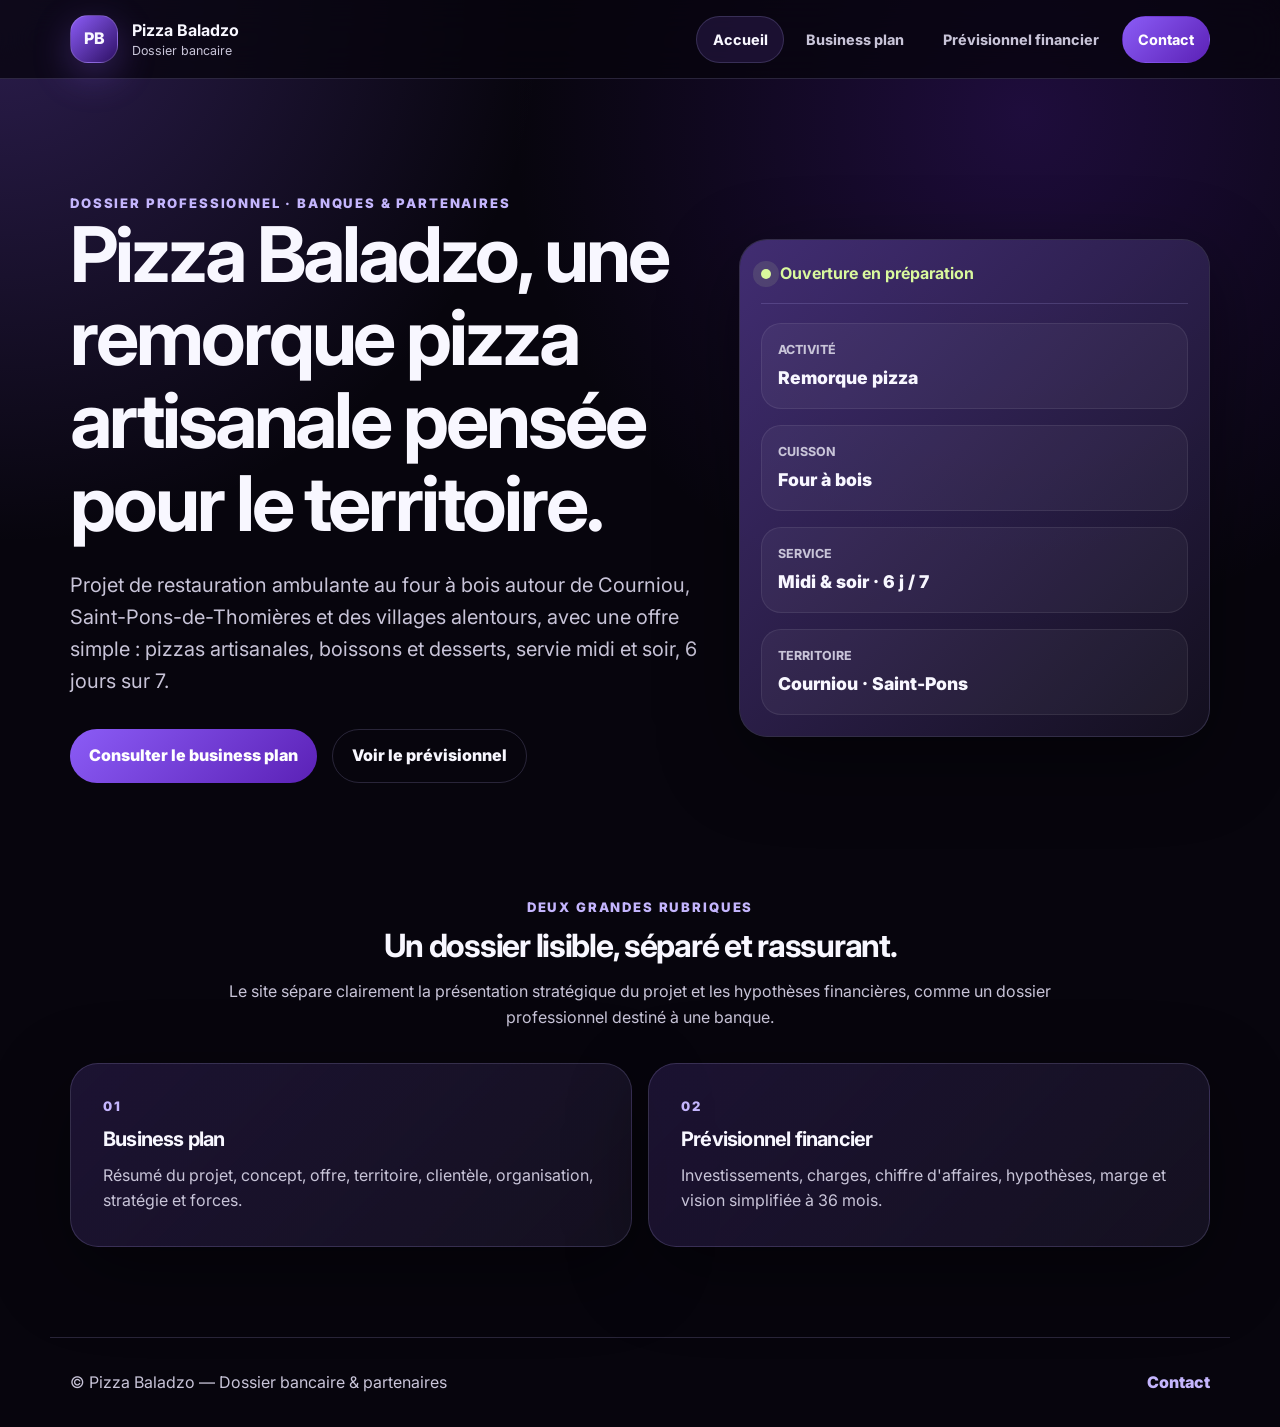
==== commit f7209ea6: "Create clean Pizza Baladzo presentation site" ====
--- a/index.html
+++ b/index.html
@@ -3,7 +3,7 @@
 <head>
   <meta charset="UTF-8">
   <meta name="viewport" content="width=device-width, initial-scale=1.0">
-  <meta name="description" content="Dossier bancaire Pizza Baladzo : projet de remorque pizza artisanale au four à bois autour de Courniou et Saint-Pons-de-Thomières.">
+  <meta name="description" content="Dossier bancaire Pizza Baladzo : remorque pizza artisanale au four à bois autour de Courniou et Saint-Pons-de-Thomières.">
   <title>Pizza Baladzo — Dossier bancaire</title>
   <link rel="preconnect" href="https://fonts.googleapis.com">
   <link rel="preconnect" href="https://fonts.gstatic.com" crossorigin>
@@ -11,99 +11,80 @@
   <link rel="stylesheet" href="styles.css">
 </head>
 <body>
-    <header class="site-header">
-      <nav class="navbar" aria-label="Navigation principale">
-        <a class="brand" href="index.html" aria-label="Accueil Pizza Baladzo">
-          <span class="brand-mark">PB</span>
-          <span>
-            <strong>Pizza Baladzo</strong>
-            <small>Dossier bancaire</small>
-          </span>
+  <header class="site-header">
+    <nav class="navbar" aria-label="Navigation principale">
+      <a class="brand" href="index.html" aria-label="Accueil Pizza Baladzo">
+        <span class="brand-mark">PB</span>
+        <span><strong>Pizza Baladzo</strong><small>Dossier bancaire</small></span>
+      </a>
+      <button class="nav-toggle" type="button" aria-expanded="false" aria-controls="main-menu">
+        <span class="sr-only">Ouvrir le menu</span>
+        <span></span><span></span><span></span>
+      </button>
+      <ul class="nav-links" id="main-menu">
+        <li><a class="is-active" href="index.html" aria-current="page">Accueil</a></li>
+        <li><a href="business-plan.html">Business plan</a></li>
+        <li><a href="previsionnel-financier.html">Prévisionnel financier</a></li>
+        <li><a class="nav-cta" href="contact.html">Contact</a></li>
+      </ul>
+    </nav>
+  </header>
+
+  <main>
+    <section class="hero page-shell" aria-labelledby="home-title">
+      <div class="hero-content">
+        <p class="eyebrow">Dossier professionnel · banques & partenaires</p>
+        <h1 id="home-title">Pizza Baladzo, une remorque pizza artisanale pensée pour le territoire.</h1>
+        <p class="hero-lead">
+          Projet de restauration ambulante au four à bois autour de Courniou, Saint-Pons-de-Thomières
+          et des villages alentours, avec une offre simple : pizzas artisanales, boissons et desserts,
+          servie midi et soir, 6 jours sur 7.
+        </p>
+        <div class="hero-actions">
+          <a class="button button-primary" href="business-plan.html">Consulter le business plan</a>
+          <a class="button button-secondary" href="previsionnel-financier.html">Voir le prévisionnel</a>
+        </div>
+      </div>
+
+      <aside class="hero-card" aria-label="Synthèse du projet">
+        <div class="hero-card-header"><span class="status-dot"></span><span>Ouverture en préparation</span></div>
+        <dl class="key-metrics">
+          <div><dt>Activité</dt><dd>Remorque pizza</dd></div>
+          <div><dt>Cuisson</dt><dd>Four à bois</dd></div>
+          <div><dt>Service</dt><dd>Midi & soir · 6 j / 7</dd></div>
+          <div><dt>Territoire</dt><dd>Courniou · Saint-Pons</dd></div>
+        </dl>
+      </aside>
+    </section>
+
+    <section class="page-shell compact-section" aria-labelledby="pages-title">
+      <div class="section-heading centered-heading">
+        <p class="section-label">Deux grandes rubriques</p>
+        <h2 id="pages-title">Un dossier lisible, séparé et rassurant.</h2>
+        <p>
+          Le site sépare clairement la présentation stratégique du projet et les hypothèses financières,
+          comme un dossier professionnel destiné à une banque.
+        </p>
+      </div>
+      <div class="portal-grid">
+        <a class="portal-card" href="business-plan.html">
+          <span class="card-kicker">01</span>
+          <h3>Business plan</h3>
+          <p>Résumé du projet, concept, offre, territoire, clientèle, organisation, stratégie et forces.</p>
         </a>
-        <button class="nav-toggle" type="button" aria-expanded="false" aria-controls="main-menu">
-          <span class="sr-only">Ouvrir le menu</span>
-          <span></span><span></span><span></span>
-        </button>
-        <ul class="nav-links" id="main-menu">
-          <li><a class="is-active" href="index.html" aria-current="page">Accueil</a></li>
-          <li><a href="business-plan.html">Business plan</a></li>
-          <li><a href="previsionnel-financier.html">Prévisionnel financier</a></li>
-          <li><a class="nav-cta" href="contact.html">Contact</a></li>
-        </ul>
-      </nav>
-    </header>
+        <a class="portal-card" href="previsionnel-financier.html">
+          <span class="card-kicker">02</span>
+          <h3>Prévisionnel financier</h3>
+          <p>Investissements, charges, chiffre d'affaires, hypothèses, marge et vision simplifiée à 36 mois.</p>
+        </a>
+      </div>
+    </section>
+  </main>
 
-    <main>
-      <section class="hero page-shell" aria-labelledby="home-title">
-        <div class="hero-content">
-          <p class="eyebrow">Dossier professionnel · banques & partenaires</p>
-          <h1 id="home-title">Pizza Baladzo, une remorque pizza artisanale pensée pour le territoire.</h1>
-          <p class="hero-lead">
-            Projet de restauration ambulante au four à bois autour de Courniou,
-            Saint-Pons-de-Thomières et des villages alentours, avec une offre simple : pizzas
-            artisanales, boissons et desserts, servie midi et soir, 6 jours sur 7.
-          </p>
-          <div class="hero-actions">
-            <a class="button button-primary" href="business-plan.html">Consulter le business plan</a>
-            <a class="button button-secondary" href="previsionnel-financier.html">Voir le prévisionnel</a>
-          </div>
-        </div>
-
-        <aside class="hero-card" aria-label="Synthèse du dossier">
-          <div class="hero-card-header">
-            <span class="status-dot"></span>
-            <span>Ouverture en préparation</span>
-          </div>
-          <dl class="key-metrics">
-            <div>
-              <dt>Activité</dt>
-              <dd>Remorque pizza</dd>
-            </div>
-            <div>
-              <dt>Cuisson</dt>
-              <dd>Four à bois</dd>
-            </div>
-            <div>
-              <dt>Service</dt>
-              <dd>Midi & soir · 6 j / 7</dd>
-            </div>
-            <div>
-              <dt>Territoire</dt>
-              <dd>Courniou · Saint-Pons</dd>
-            </div>
-          </dl>
-        </aside>
-      </section>
-
-      <section class="page-shell compact-section" aria-labelledby="access-title">
-        <div class="section-heading centered-heading">
-          <p class="section-label">Deux onglets principaux</p>
-          <h2 id="access-title">Un dossier clair, séparé et facile à lire.</h2>
-          <p>
-            Le site est organisé comme un dossier professionnel : une page stratégique pour le business
-            plan, une page financière pour le prévisionnel, et une page contact pour poursuivre l'échange.
-          </p>
-        </div>
-        <div class="portal-grid">
-          <a class="portal-card" href="business-plan.html">
-            <span class="card-kicker">01</span>
-            <h3>Business plan</h3>
-            <p>Présentation structurée du projet, de l'offre, du territoire et de la stratégie commerciale.</p>
-          </a>
-          <a class="portal-card" href="previsionnel-financier.html">
-            <span class="card-kicker">02</span>
-            <h3>Prévisionnel financier</h3>
-            <p>Hypothèses de travail, tableaux financiers, marge, seuil de rentabilité et vision à 36 mois.</p>
-          </a>
-        </div>
-      </section>
-    </main>
-
-    <footer class="site-footer">
-      <p>© Pizza Baladzo — Dossier bancaire & partenaires</p>
-      <a href="contact.html">Contact</a>
-    </footer>
-
-    <script src="script.js"></script>
-  </body>
+  <footer class="site-footer">
+    <p>© Pizza Baladzo — Dossier bancaire & partenaires</p>
+    <a href="contact.html">Contact</a>
+  </footer>
+  <script src="script.js"></script>
+</body>
 </html>
--- a/styles.css
+++ b/styles.css
@@ -1,6 +1,5 @@
 :root {
   --bg: #07050d;
-  --bg-soft: #11101a;
   --bg-card: rgba(22, 18, 34, 0.86);
   --violet: #8b5cf6;
   --violet-deep: #5b21b6;
@@ -13,59 +12,25 @@
   --radius: 28px;
 }
 
-* {
-  box-sizing: border-box;
-}
+* { box-sizing: border-box; }
 
-html {
-  scroll-behavior: smooth;
-}
+html { scroll-behavior: smooth; }
 
 body {
-  background:
-    radial-gradient(circle at top left, rgba(139, 92, 246, 0.28), transparent 34rem),
-    radial-gradient(circle at 80% 8%, rgba(91, 33, 182, 0.28), transparent 32rem),
-    var(--bg);
+  background: radial-gradient(circle at top left, rgba(139, 92, 246, 0.28), transparent 34rem), radial-gradient(circle at 80% 8%, rgba(91, 33, 182, 0.28), transparent 32rem), var(--bg);
   color: var(--text);
   font-family: Inter, system-ui, -apple-system, BlinkMacSystemFont, "Segoe UI", sans-serif;
   line-height: 1.6;
   margin: 0;
-  min-height: 100vh;
 }
 
-body.menu-open {
-  overflow: hidden;
-}
-
-a {
-  color: inherit;
-  text-decoration: none;
-}
-
-p {
-  color: var(--muted);
-  margin: 0;
-}
-
-h1,
-h2,
-h3 {
-  letter-spacing: -0.04em;
-  line-height: 1.08;
-  margin: 0;
-}
-
-h1 {
-  font-size: clamp(2.45rem, 6vw, 5.35rem);
-}
-
-h2 {
-  font-size: clamp(1.35rem, 2.5vw, 2.4rem);
-}
-
-h3 {
-  font-size: 1.25rem;
-}
+body.menu-open { overflow: hidden; }
+a { color: inherit; text-decoration: none; }
+p { color: var(--muted); margin: 0; }
+h1, h2, h3 { letter-spacing: -0.04em; line-height: 1.08; margin: 0; }
+h1 { font-size: clamp(2.45rem, 6vw, 5.35rem); }
+h2 { font-size: clamp(1.35rem, 2.5vw, 2.4rem); }
+h3 { font-size: 1.25rem; }
 
 .site-header {
   background: rgba(7, 5, 13, 0.78);
@@ -86,12 +51,7 @@
   padding: 0.95rem 1.25rem;
 }
 
-.brand {
-  align-items: center;
-  display: inline-flex;
-  gap: 0.85rem;
-}
-
+.brand { align-items: center; display: inline-flex; gap: 0.85rem; }
 .brand-mark {
   align-items: center;
   background: linear-gradient(135deg, var(--violet), #2e1065);
@@ -104,27 +64,10 @@
   place-items: center;
   width: 3rem;
 }
+.brand strong, .brand small { display: block; }
+.brand small { color: var(--muted); font-size: 0.78rem; margin-top: -0.15rem; }
 
-.brand strong,
-.brand small {
-  display: block;
-}
-
-.brand small {
-  color: var(--muted);
-  font-size: 0.78rem;
-  margin-top: -0.15rem;
-}
-
-.nav-links {
-  align-items: center;
-  display: flex;
-  gap: 0.4rem;
-  list-style: none;
-  margin: 0;
-  padding: 0;
-}
-
+.nav-links { align-items: center; display: flex; gap: 0.4rem; list-style: none; margin: 0; padding: 0; }
 .nav-links a {
   border: 1px solid transparent;
   border-radius: 999px;
@@ -134,473 +77,96 @@
   font-weight: 750;
   padding: 0.68rem 0.95rem;
 }
-
-.nav-links a:hover,
-.nav-links a:focus-visible,
-.nav-links a.is-active {
+.nav-links a:hover, .nav-links a:focus-visible, .nav-links a.is-active {
   background: rgba(139, 92, 246, 0.14);
   border-color: var(--line);
   color: var(--text);
   outline: none;
 }
+.nav-links .nav-cta, .button-primary { background: linear-gradient(135deg, var(--violet), var(--violet-deep)); color: white; }
+.nav-toggle { background: rgba(255,255,255,0.08); border: 1px solid var(--line); border-radius: 14px; display: none; height: 2.8rem; padding: 0.65rem; width: 2.8rem; }
+.nav-toggle span:not(.sr-only) { background: var(--text); border-radius: 999px; display: block; height: 2px; margin: 5px 0; }
+.sr-only { height: 1px; margin: -1px; overflow: hidden; position: absolute; width: 1px; }
 
-.nav-links .nav-cta,
-.button-primary {
-  background: linear-gradient(135deg, var(--violet), var(--violet-deep));
-  color: white;
-}
+.page-shell { margin: 0 auto; max-width: 1180px; padding: clamp(3rem, 7vw, 6rem) 1.25rem; }
+.hero { align-items: center; display: grid; gap: 2rem; grid-template-columns: minmax(0, 1.15fr) minmax(320px, 0.85fr); min-height: calc(100vh - 82px); }
+.eyebrow, .section-label, .card-kicker { color: var(--violet-soft); font-size: 0.82rem; font-weight: 850; letter-spacing: 0.14em; text-transform: uppercase; }
+.hero-lead, .document-hero p { font-size: clamp(1.05rem, 2vw, 1.25rem); margin-top: 1.4rem; max-width: 770px; }
+.hero-actions { display: flex; flex-wrap: wrap; gap: 0.9rem; margin-top: 2rem; }
+.button { align-items: center; border-radius: 999px; display: inline-flex; font-weight: 850; justify-content: center; min-height: 3.15rem; padding: 0.85rem 1.2rem; }
+.button-secondary { border: 1px solid var(--line); color: var(--text); }
+.full-button { margin: 1.2rem 0 0.75rem; width: 100%; }
 
-.nav-toggle {
-  background: rgba(255, 255, 255, 0.08);
-  border: 1px solid var(--line);
-  border-radius: 14px;
-  display: none;
-  height: 2.8rem;
-  padding: 0.65rem;
-  width: 2.8rem;
-}
-
-.nav-toggle span:not(.sr-only) {
-  background: var(--text);
-  border-radius: 999px;
-  display: block;
-  height: 2px;
-  margin: 5px 0;
-}
-
-.sr-only {
-  height: 1px;
-  margin: -1px;
-  overflow: hidden;
-  position: absolute;
-  width: 1px;
-}
-
-.page-shell {
-  margin: 0 auto;
-  max-width: 1180px;
-  padding: clamp(3rem, 7vw, 6rem) 1.25rem;
-}
-
-.hero {
-  align-items: center;
-  display: grid;
-  gap: 2rem;
-  grid-template-columns: minmax(0, 1.15fr) minmax(320px, 0.85fr);
-  min-height: calc(100vh - 82px);
-}
-
-.eyebrow,
-.section-label,
-.card-kicker {
-  color: var(--violet-soft);
-  font-size: 0.82rem;
-  font-weight: 850;
-  letter-spacing: 0.14em;
-  text-transform: uppercase;
-}
-
-.hero-lead,
-.document-hero p {
-  font-size: clamp(1.05rem, 2vw, 1.25rem);
-  margin-top: 1.4rem;
-  max-width: 770px;
-}
-
-.hero-actions {
-  display: flex;
-  flex-wrap: wrap;
-  gap: 0.9rem;
-  margin-top: 2rem;
-}
-
-.button {
-  align-items: center;
-  border-radius: 999px;
-  display: inline-flex;
-  font-weight: 850;
-  justify-content: center;
-  min-height: 3.15rem;
-  padding: 0.85rem 1.2rem;
-}
-
-.button-secondary {
-  border: 1px solid var(--line);
-  color: var(--text);
-}
-
-.full-button {
-  margin: 1.2rem 0 0.75rem;
-  width: 100%;
-}
-
-.hero-card,
-.portal-card,
-.info-card,
-.metric-card,
-.table-card,
-.notice-card,
-.bank-message {
+.hero-card, .portal-card, .info-card, .metric-card, .table-card, .notice-card {
   background: var(--bg-card);
   border: 1px solid var(--line);
   border-radius: var(--radius);
   box-shadow: var(--shadow);
 }
+.hero-card { overflow: hidden; padding: 1.3rem; position: relative; }
+.hero-card::before { background: linear-gradient(135deg, rgba(139, 92, 246, 0.38), transparent); content: ""; inset: 0; pointer-events: none; position: absolute; }
+.hero-card-header, .key-metrics { position: relative; }
+.hero-card-header { align-items: center; border-bottom: 1px solid var(--line); color: var(--success); display: flex; font-weight: 700; gap: 0.55rem; padding-bottom: 1rem; }
+.status-dot { background: var(--success); border-radius: 50%; box-shadow: 0 0 0 8px rgba(217, 249, 157, 0.11); height: 0.62rem; width: 0.62rem; }
+.key-metrics { display: grid; gap: 1rem; margin: 1.2rem 0 0; }
+.key-metrics div, .mini-grid div { background: rgba(255,255,255,0.045); border: 1px solid rgba(255,255,255,0.08); border-radius: 20px; padding: 1rem; }
+.key-metrics dt { color: var(--muted); font-size: 0.78rem; font-weight: 750; text-transform: uppercase; }
+.key-metrics dd { font-size: 1.1rem; font-weight: 850; margin: 0.25rem 0 0; }
 
-.hero-card {
-  overflow: hidden;
-  padding: 1.3rem;
-  position: relative;
-}
+.compact-section { padding-top: 0; }
+.section-heading { margin-bottom: 2rem; max-width: 860px; }
+.centered-heading { margin-inline: auto; text-align: center; }
+.section-heading h2, .document-hero h1 { margin-top: 0.65rem; }
+.section-heading p:last-child { margin-top: 1rem; }
+.portal-grid, .finance-grid, .contact-grid { display: grid; gap: 1rem; grid-template-columns: repeat(2, minmax(0, 1fr)); }
+.portal-card, .info-card, .metric-card, .notice-card { padding: clamp(1.25rem, 3vw, 2rem); }
+.portal-card { background: linear-gradient(135deg, rgba(139, 92, 246, 0.16), rgba(22, 18, 34, 0.92)); transition: transform 180ms ease, border-color 180ms ease; }
+.portal-card:hover, .portal-card:focus-visible { border-color: rgba(196,181,253,0.38); outline: none; transform: translateY(-3px); }
+.portal-card h3, .info-card h2, .metric-card strong, .table-card h2 { margin-top: 0.55rem; }
+.portal-card p, .info-card p, .metric-card p { margin-top: 0.8rem; }
 
-.hero-card::before {
-  background: linear-gradient(135deg, rgba(139, 92, 246, 0.38), transparent);
-  content: "";
-  inset: 0;
-  pointer-events: none;
-  position: absolute;
-}
-
-.hero-card-header,
-.key-metrics {
-  position: relative;
-}
-
-.hero-card-header {
-  align-items: center;
-  border-bottom: 1px solid var(--line);
-  color: var(--success);
-  display: flex;
-  font-weight: 700;
-  gap: 0.55rem;
-  padding-bottom: 1rem;
-}
-
-.status-dot {
-  background: var(--success);
-  border-radius: 50%;
-  box-shadow: 0 0 0 8px rgba(217, 249, 157, 0.11);
-  height: 0.62rem;
-  width: 0.62rem;
-}
-
-.key-metrics {
-  display: grid;
-  gap: 1rem;
-  margin: 1.2rem 0 0;
-}
-
-.key-metrics div,
-.mini-grid div {
-  background: rgba(255, 255, 255, 0.045);
-  border: 1px solid rgba(255, 255, 255, 0.08);
-  border-radius: 20px;
-  padding: 1rem;
-}
-
-.key-metrics dt {
-  color: var(--muted);
-  font-size: 0.78rem;
-  font-weight: 750;
-  text-transform: uppercase;
-}
-
-.key-metrics dd {
-  font-size: 1.1rem;
-  font-weight: 850;
-  margin: 0.25rem 0 0;
-}
-
-.compact-section {
-  padding-top: 0;
-}
-
-.section-heading {
-  margin-bottom: 2rem;
-  max-width: 860px;
-}
-
-.centered-heading {
-  margin-inline: auto;
-  text-align: center;
-}
-
-.section-heading h2,
-.document-hero h1 {
-  margin-top: 0.65rem;
-}
-
-.section-heading p:last-child {
-  margin-top: 1rem;
-}
-
-.portal-grid,
-.finance-grid,
-.contact-grid {
-  display: grid;
-  gap: 1rem;
-  grid-template-columns: repeat(2, minmax(0, 1fr));
-}
-
-.portal-card,
-.info-card,
-.metric-card,
-.notice-card,
-.bank-message {
-  padding: clamp(1.25rem, 3vw, 2rem);
-}
-
-.portal-card {
-  background: linear-gradient(135deg, rgba(139, 92, 246, 0.16), rgba(22, 18, 34, 0.92));
-  transition: transform 180ms ease, border-color 180ms ease;
-}
-
-.portal-card:hover,
-.portal-card:focus-visible {
-  border-color: rgba(196, 181, 253, 0.38);
-  outline: none;
-  transform: translateY(-3px);
-}
-
-.portal-card h3,
-.info-card h2,
-.metric-card strong,
-.table-card h2,
-.bank-message h2 {
-  margin-top: 0.55rem;
-}
-
-.portal-card p,
-.info-card p,
-.metric-card p,
-.bank-message p {
-  margin-top: 0.8rem;
-}
-
-.document-page {
-  display: grid;
-  gap: 1.1rem;
-}
-
-.document-hero {
-  background: linear-gradient(135deg, rgba(91, 33, 182, 0.34), rgba(22, 18, 34, 0.42));
-  border: 1px solid var(--line);
-  border-radius: calc(var(--radius) + 8px);
-  padding: clamp(1.6rem, 4vw, 3rem);
-}
-
-.block-grid {
-  display: grid;
-  gap: 1rem;
-  grid-template-columns: repeat(2, minmax(0, 1fr));
-}
-
-.span-2 {
-  grid-column: span 2;
-}
-
-.card-kicker {
-  display: block;
-  margin-bottom: 0.75rem;
-}
-
-.accent-card,
-.reassurance-card {
-  background: linear-gradient(135deg, rgba(91, 33, 182, 0.86), rgba(16, 12, 28, 0.92));
-}
-
-.mini-grid {
-  display: grid;
-  gap: 0.8rem;
-  grid-template-columns: repeat(3, minmax(0, 1fr));
-  margin-top: 1rem;
-}
-
-.mini-grid strong,
-.mini-grid span,
-.metric-card span,
-.metric-card strong,
-.notice-card strong,
-.notice-card span {
-  display: block;
-}
-
-.mini-grid span {
-  color: var(--muted);
-  margin-top: 0.3rem;
-}
-
-.check-list {
-  color: var(--text);
-  display: grid;
-  gap: 0.75rem;
-  margin: 1rem 0 0;
-  padding-left: 1.2rem;
-}
-
-.notice-card {
-  align-items: flex-start;
-  display: grid;
-  gap: 0.35rem;
-}
-
-.notice-card strong,
-.metric-card span,
-.bank-message h2 {
-  color: var(--violet-soft);
-}
-
-.finance-grid {
-  grid-template-columns: repeat(3, minmax(0, 1fr));
-}
-
-.metric-card strong {
-  color: var(--text);
-  display: block;
-  font-size: 1.25rem;
-}
-
-.table-card {
-  overflow-x: auto;
-  padding: 1.2rem 0 0;
-}
-
-.table-card h2 {
-  padding: 0 1.2rem;
-}
-
-table {
-  border-collapse: collapse;
-  min-width: 760px;
-  width: 100%;
-}
-
-caption {
-  color: var(--muted);
-  padding: 0.8rem 1.2rem 0;
-  text-align: left;
-}
-
-th,
-td {
-  border-bottom: 1px solid var(--line);
-  padding: 1rem 1.2rem;
-  text-align: left;
-  vertical-align: top;
-}
-
-th {
-  color: var(--violet-soft);
-  font-size: 0.82rem;
-  letter-spacing: 0.08em;
-  text-transform: uppercase;
-}
-
-td:first-child {
-  color: var(--text);
-  font-weight: 850;
-}
-
-.contact-page {
-  min-height: calc(100vh - 170px);
-}
-
-.contact-grid {
-  align-items: stretch;
-}
-
-.info-card small {
-  color: var(--muted);
-  display: block;
-}
-
-.site-footer {
-  align-items: center;
-  border-top: 1px solid var(--line);
-  color: var(--muted);
-  display: flex;
-  justify-content: space-between;
-  margin: 0 auto;
-  max-width: 1180px;
-  padding: 2rem 1.25rem;
-}
-
-.site-footer a {
-  color: var(--violet-soft);
-  font-weight: 850;
-}
+.document-page { display: grid; gap: 1.1rem; }
+.document-hero { background: linear-gradient(135deg, rgba(91, 33, 182, 0.34), rgba(22, 18, 34, 0.42)); border: 1px solid var(--line); border-radius: calc(var(--radius) + 8px); padding: clamp(1.6rem, 4vw, 3rem); }
+.block-grid { display: grid; gap: 1rem; grid-template-columns: repeat(2, minmax(0, 1fr)); }
+.span-2 { grid-column: span 2; }
+.card-kicker { display: block; margin-bottom: 0.75rem; }
+.accent-card, .reassurance-card { background: linear-gradient(135deg, rgba(91, 33, 182, 0.86), rgba(16, 12, 28, 0.92)); }
+.mini-grid { display: grid; gap: 0.8rem; grid-template-columns: repeat(3, minmax(0, 1fr)); margin-top: 1rem; }
+.mini-grid strong, .mini-grid span, .metric-card span, .metric-card strong, .notice-card strong, .notice-card span { display: block; }
+.mini-grid span { color: var(--muted); margin-top: 0.3rem; }
+.check-list { color: var(--text); display: grid; gap: 0.75rem; margin: 1rem 0 0; padding-left: 1.2rem; }
+.notice-card { align-items: flex-start; display: grid; gap: 0.35rem; }
+.notice-card strong, .metric-card span { color: var(--violet-soft); }
+.finance-grid { grid-template-columns: repeat(3, minmax(0, 1fr)); }
+.metric-card strong { color: var(--text); display: block; font-size: 1.25rem; }
+.table-card { overflow-x: auto; padding: 1.2rem 0 0; }
+.table-card h2 { padding: 0 1.2rem; }
+table { border-collapse: collapse; min-width: 760px; width: 100%; }
+caption { color: var(--muted); padding: 0.8rem 1.2rem 0; text-align: left; }
+th, td { border-bottom: 1px solid var(--line); padding: 1rem 1.2rem; text-align: left; vertical-align: top; }
+th { color: var(--violet-soft); font-size: 0.82rem; letter-spacing: 0.08em; text-transform: uppercase; }
+td:first-child { color: var(--text); font-weight: 850; }
+.contact-page { min-height: calc(100vh - 170px); }
+.info-card small { color: var(--muted); display: block; }
+.site-footer { align-items: center; border-top: 1px solid var(--line); color: var(--muted); display: flex; justify-content: space-between; margin: 0 auto; max-width: 1180px; padding: 2rem 1.25rem; }
+.site-footer a { color: var(--violet-soft); font-weight: 850; }
 
 @media (max-width: 860px) {
-  .nav-toggle {
-    display: block;
-  }
-
-  .nav-links {
-    background: rgba(7, 5, 13, 0.96);
-    border-bottom: 1px solid var(--line);
-    display: none;
-    flex-direction: column;
-    inset: 72px 0 auto;
-    padding: 1rem 1.25rem 1.5rem;
-    position: fixed;
-  }
-
-  .nav-links.is-open {
-    display: flex;
-  }
-
-  .nav-links li,
-  .nav-links a {
-    width: 100%;
-  }
-
-  .hero,
-  .portal-grid,
-  .block-grid,
-  .finance-grid,
-  .contact-grid {
-    grid-template-columns: 1fr;
-  }
-
-  .span-2 {
-    grid-column: span 1;
-  }
-
-  .mini-grid {
-    grid-template-columns: 1fr;
-  }
+  .nav-toggle { display: block; }
+  .nav-links { background: rgba(7,5,13,0.96); border-bottom: 1px solid var(--line); display: none; flex-direction: column; inset: 72px 0 auto; padding: 1rem 1.25rem 1.5rem; position: fixed; }
+  .nav-links.is-open { display: flex; }
+  .nav-links li, .nav-links a { width: 100%; }
+  .hero, .portal-grid, .block-grid, .finance-grid, .contact-grid { grid-template-columns: 1fr; }
+  .span-2 { grid-column: span 1; }
+  .mini-grid { grid-template-columns: 1fr; }
 }
 
 @media (max-width: 640px) {
-  .navbar {
-    padding-inline: 1rem;
-  }
-
-  .brand small {
-    display: none;
-  }
-
-  .page-shell {
-    padding-inline: 1rem;
-  }
-
-  .hero {
-    min-height: auto;
-    padding-top: 3rem;
-  }
-
-  .hero-actions .button,
-  .portal-card {
-    width: 100%;
-  }
-
-  table {
-    min-width: 680px;
-  }
-
-  .site-footer {
-    align-items: flex-start;
-    flex-direction: column;
-    gap: 1rem;
-  }
+  .navbar { padding-inline: 1rem; }
+  .brand small { display: none; }
+  .page-shell { padding-inline: 1rem; }
+  .hero { min-height: auto; padding-top: 3rem; }
+  .hero-actions .button, .portal-card { width: 100%; }
+  table { min-width: 680px; }
+  .site-footer { align-items: flex-start; flex-direction: column; gap: 1rem; }
 }
